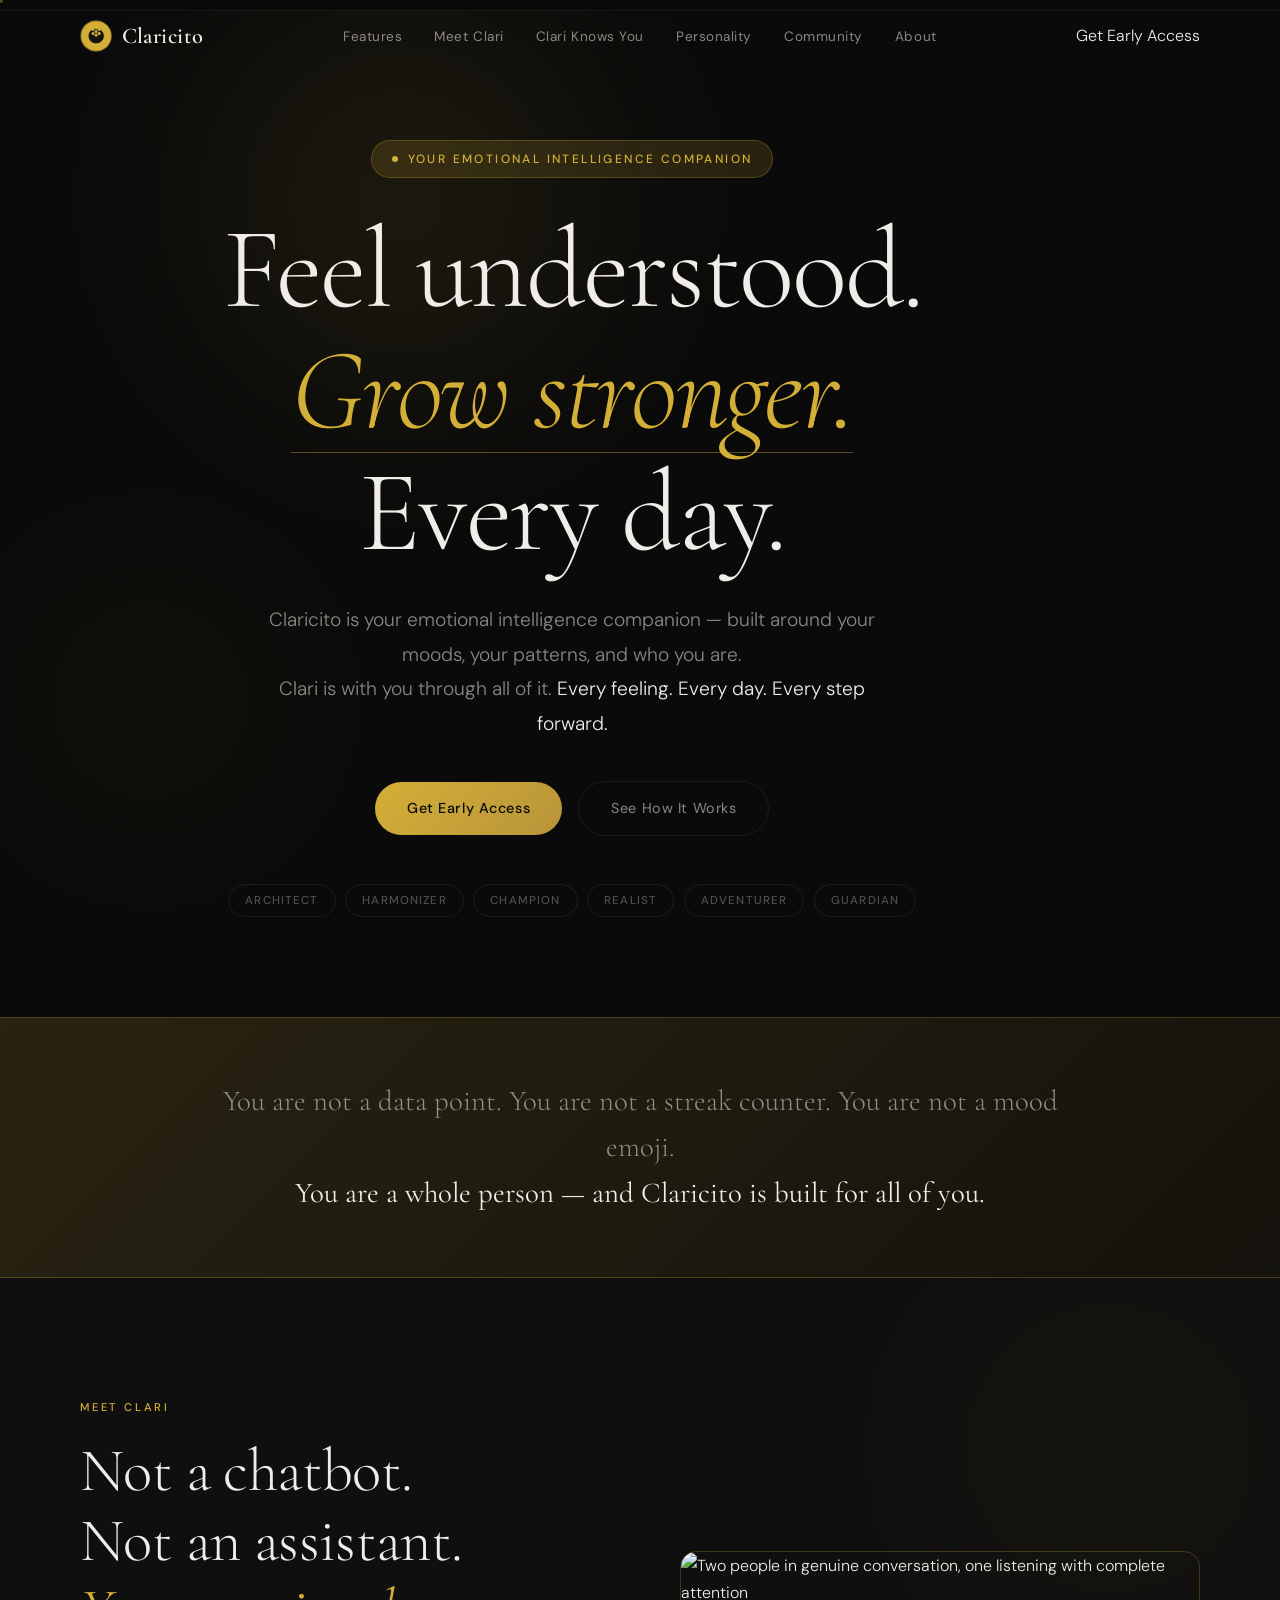
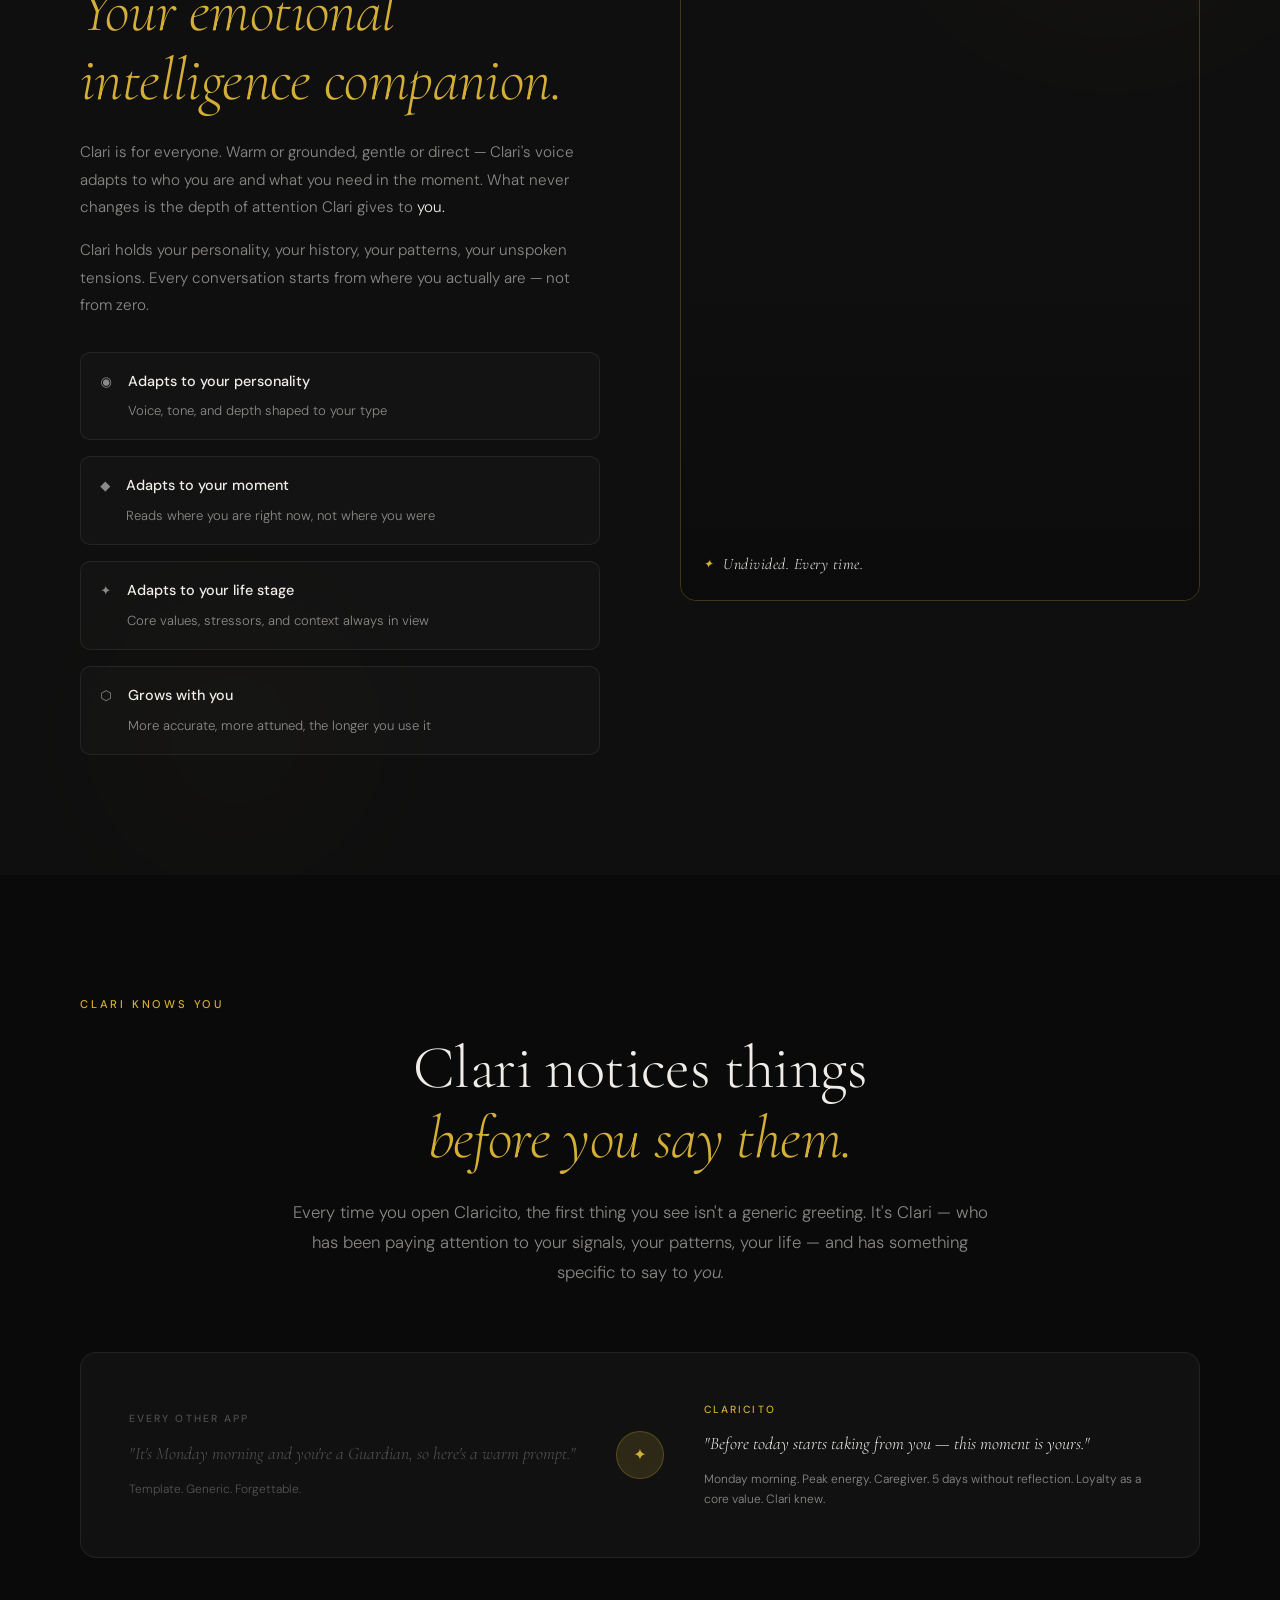
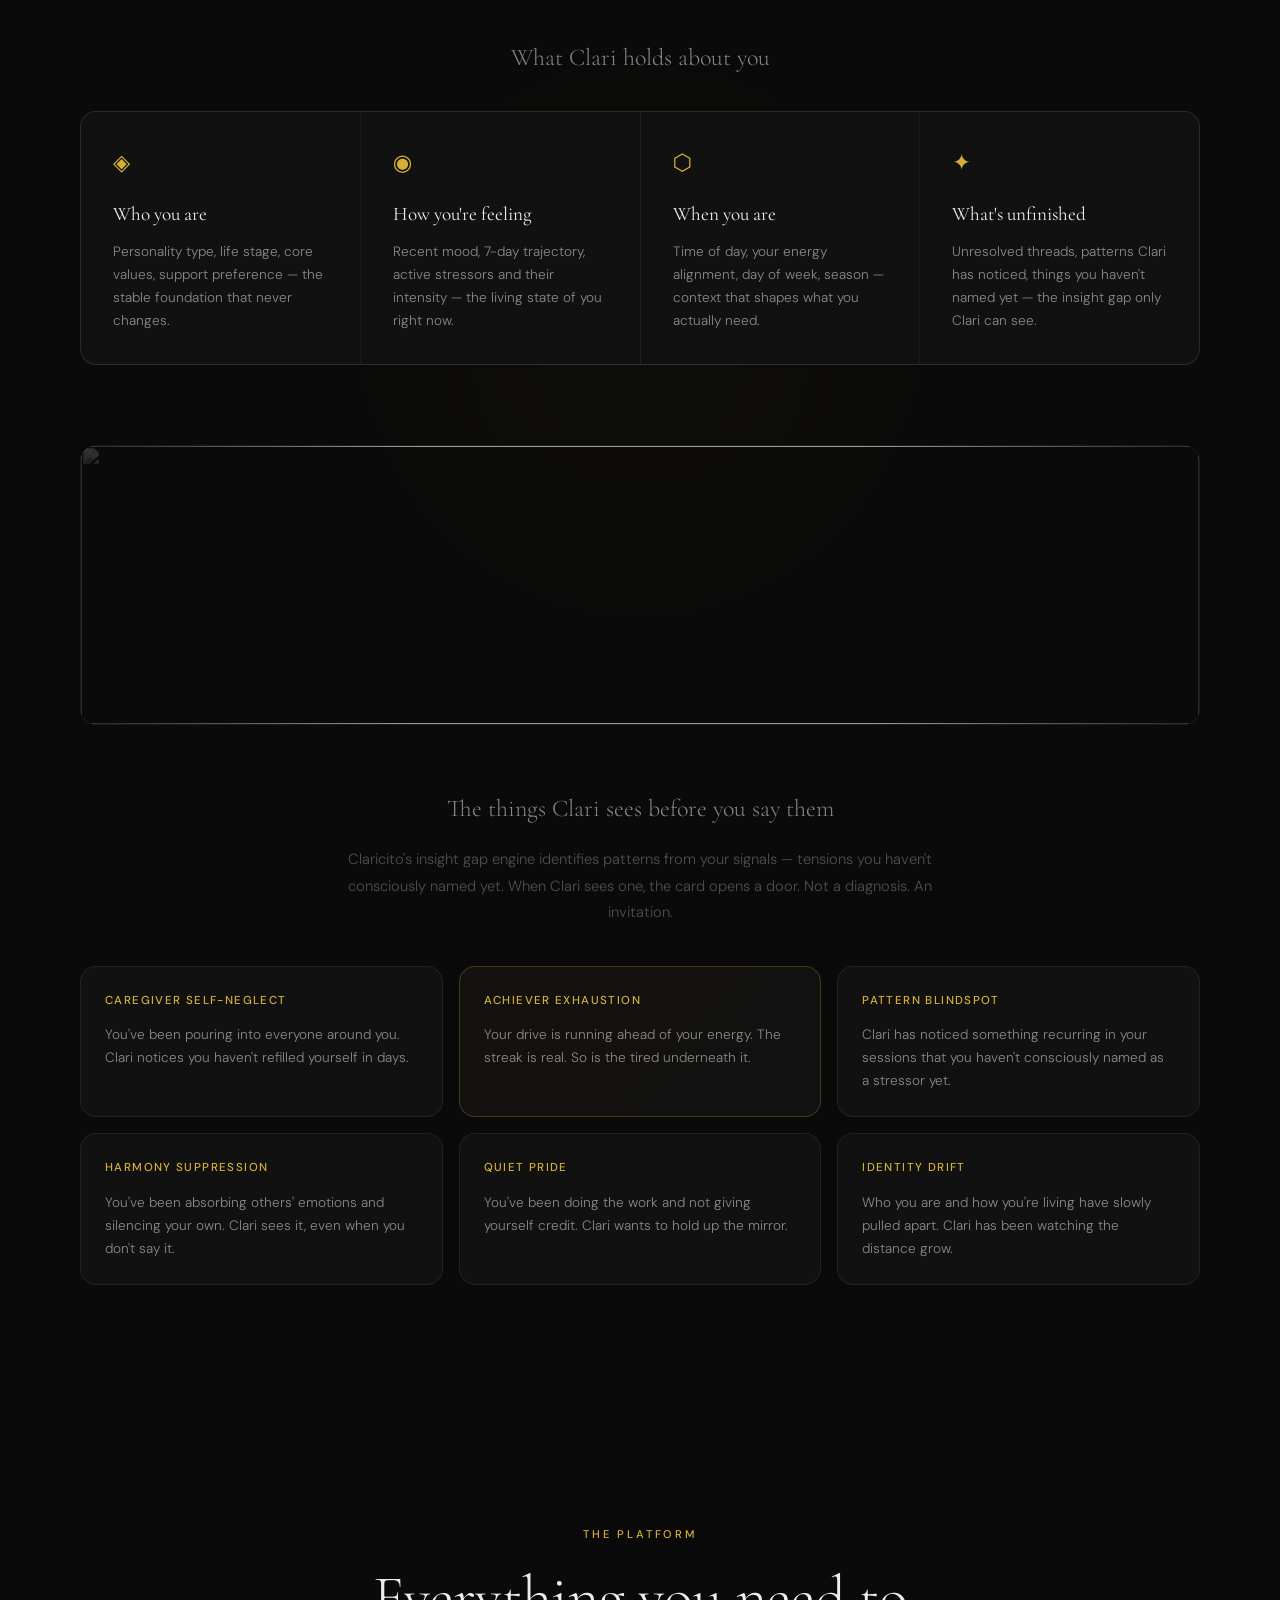
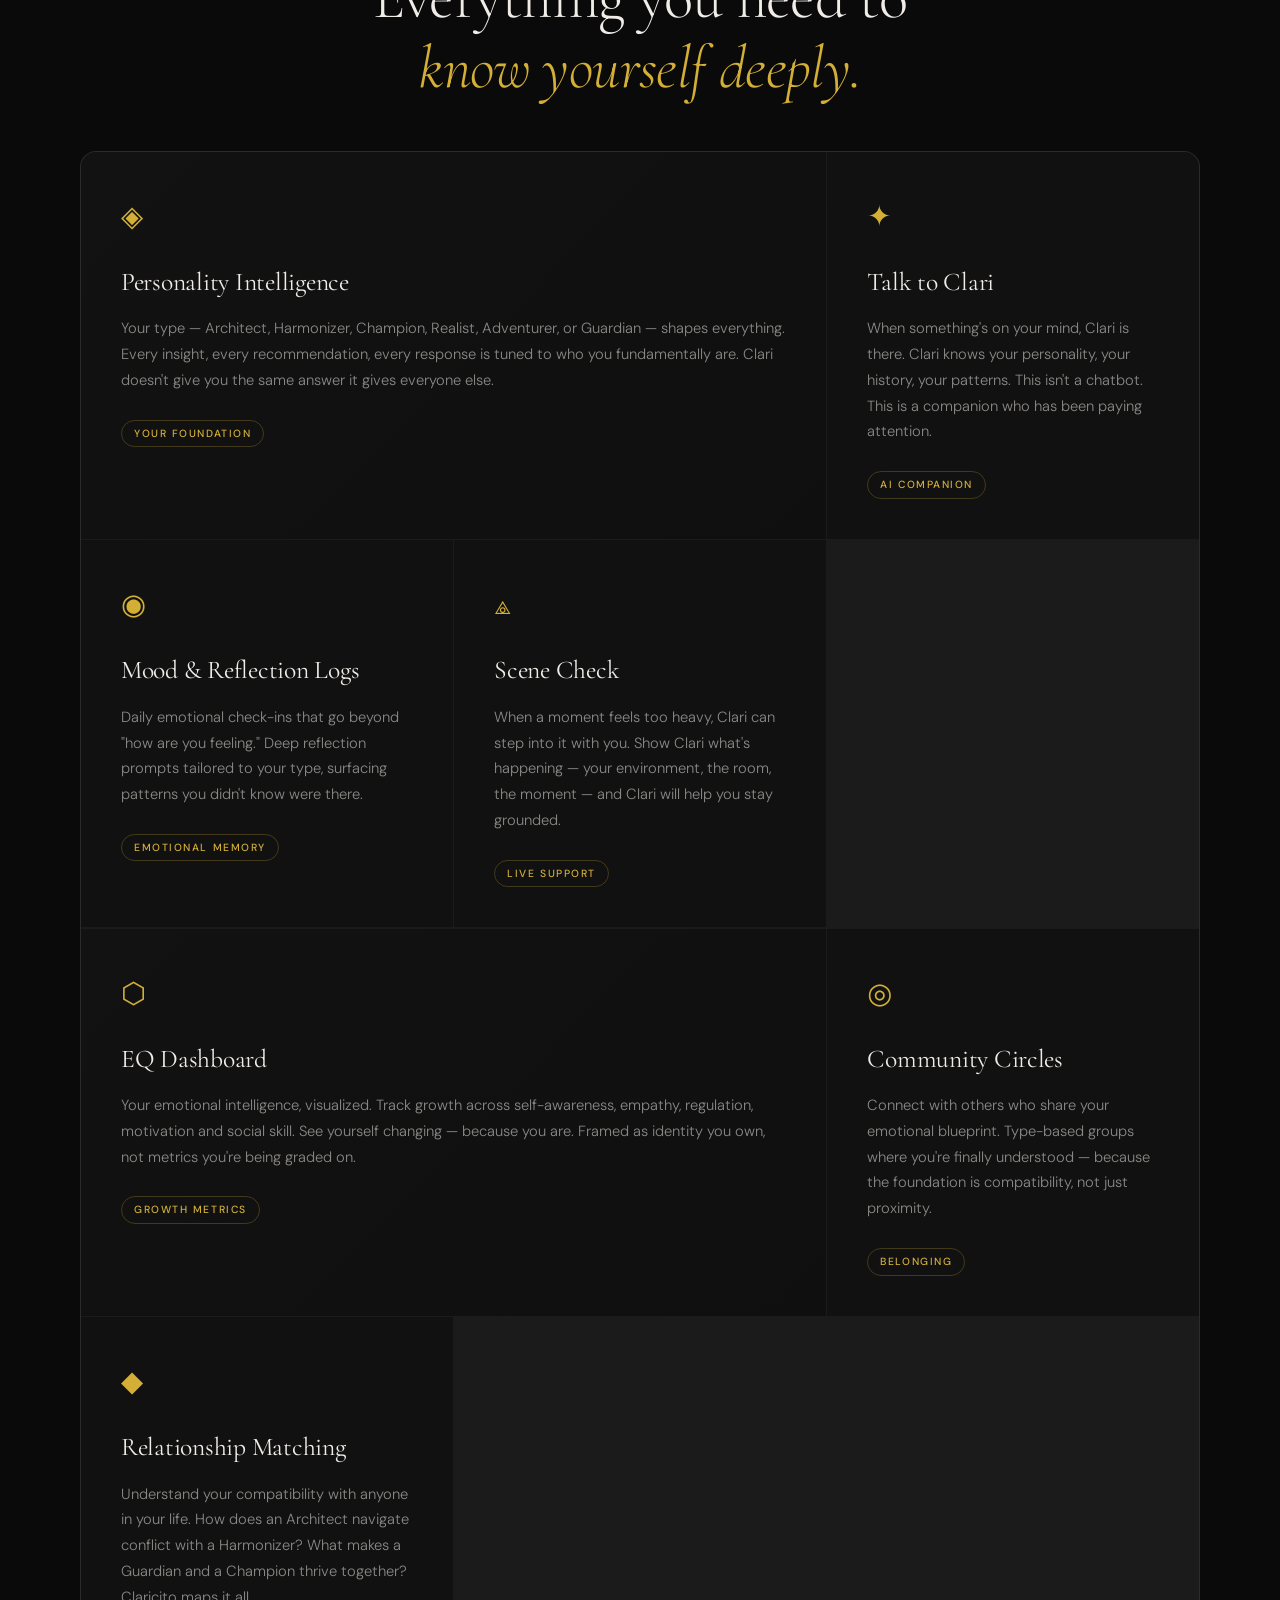
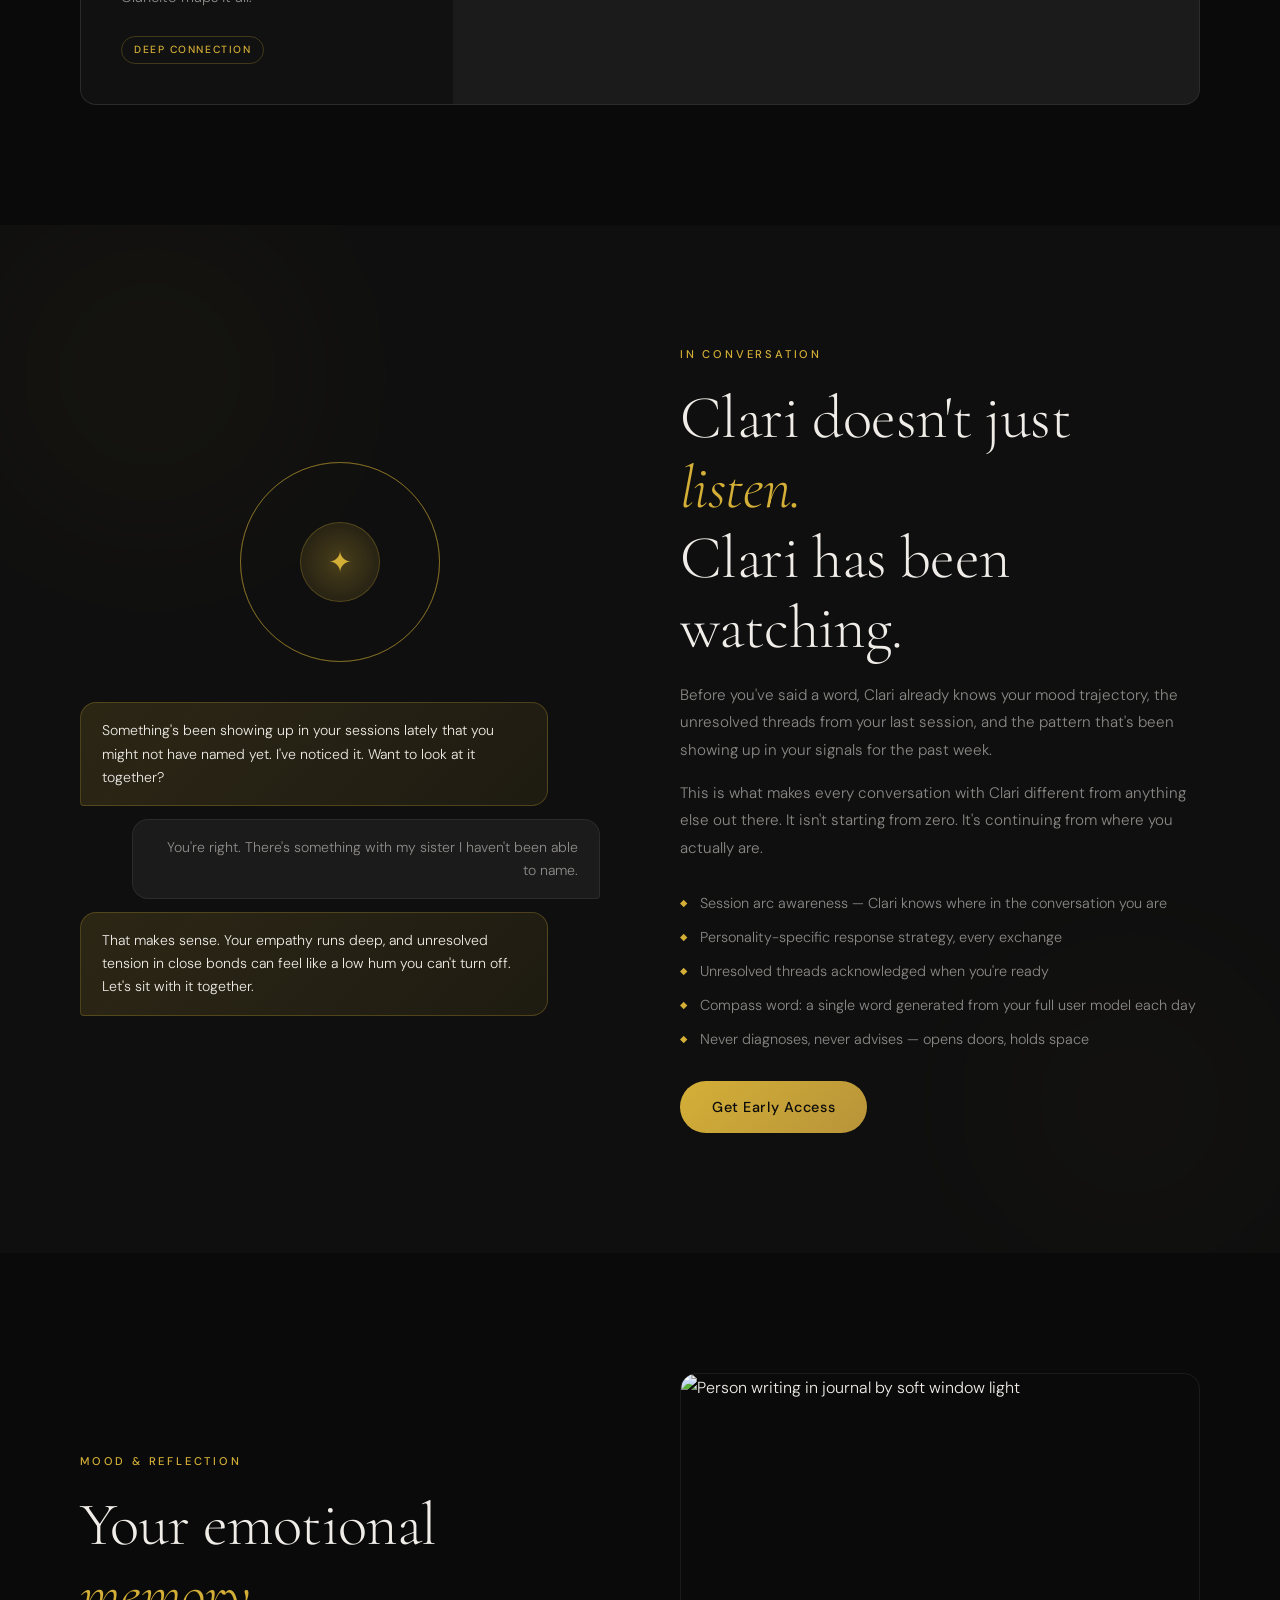
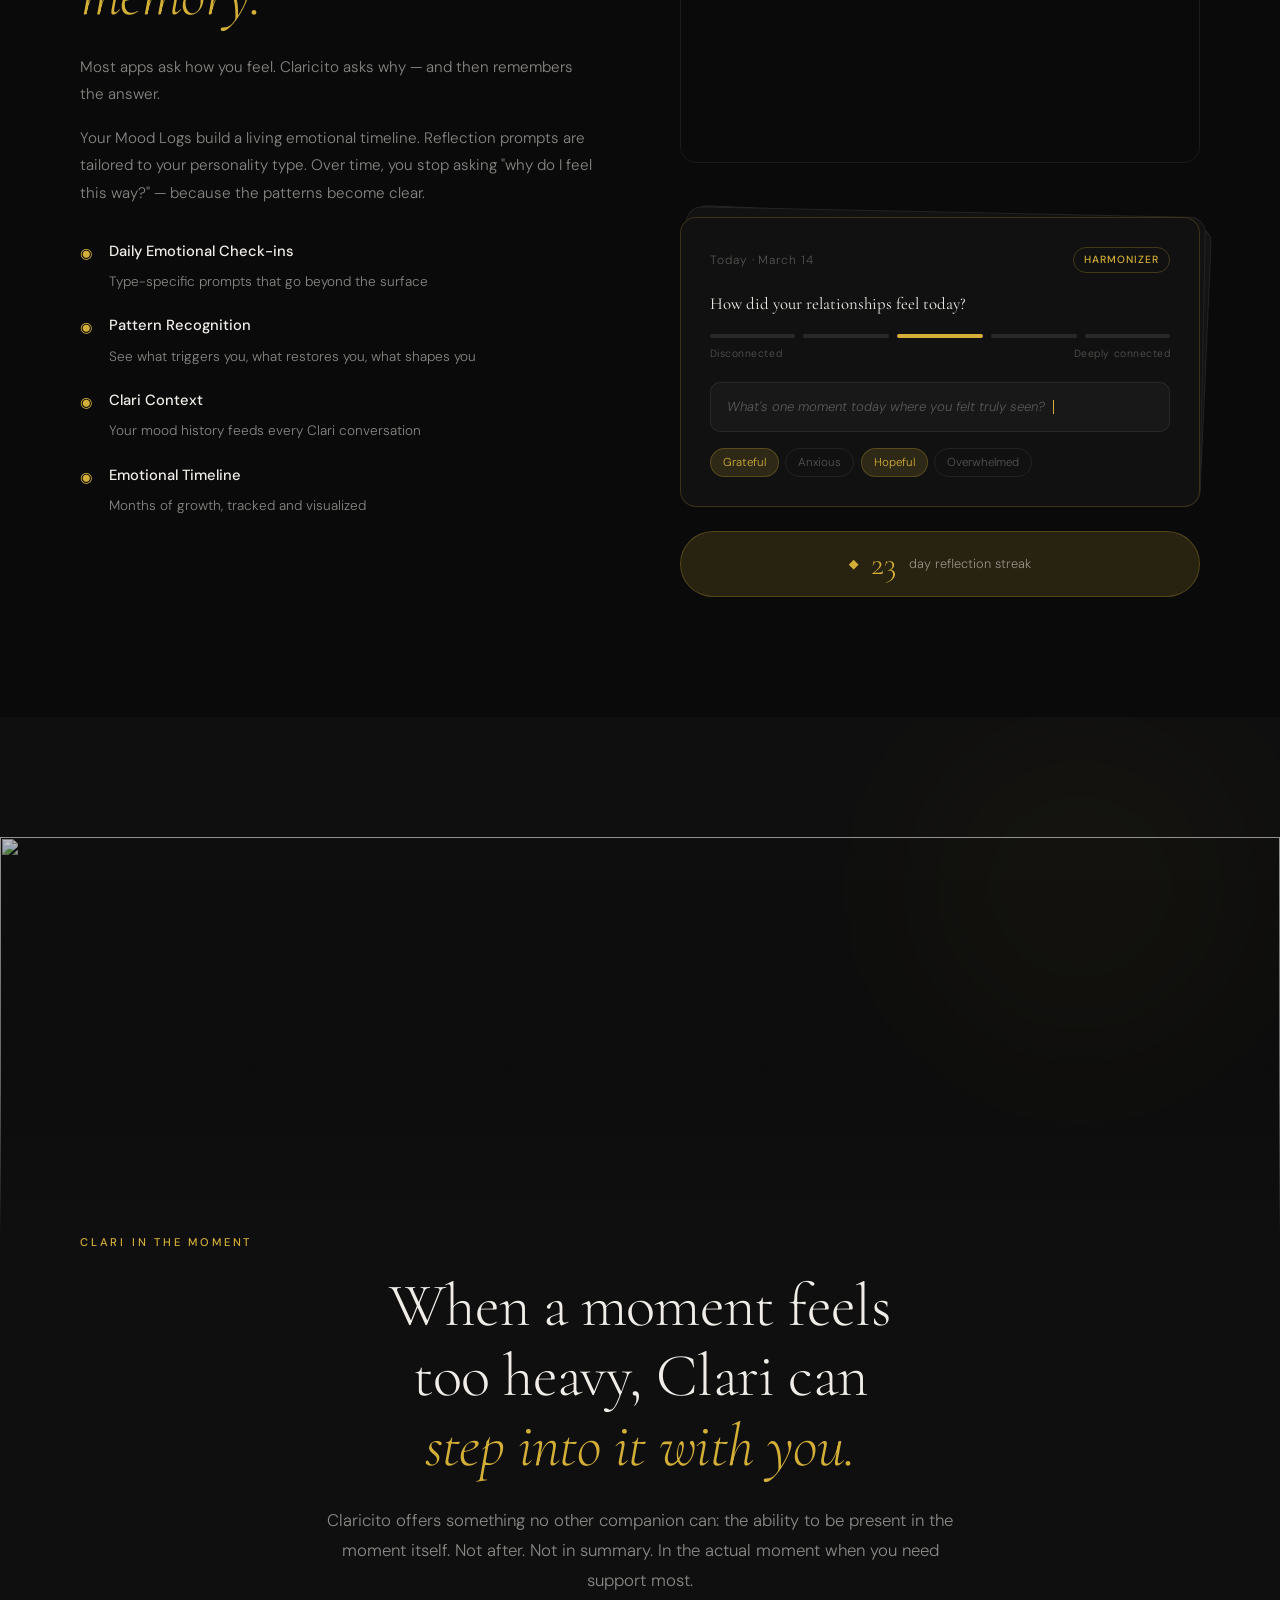
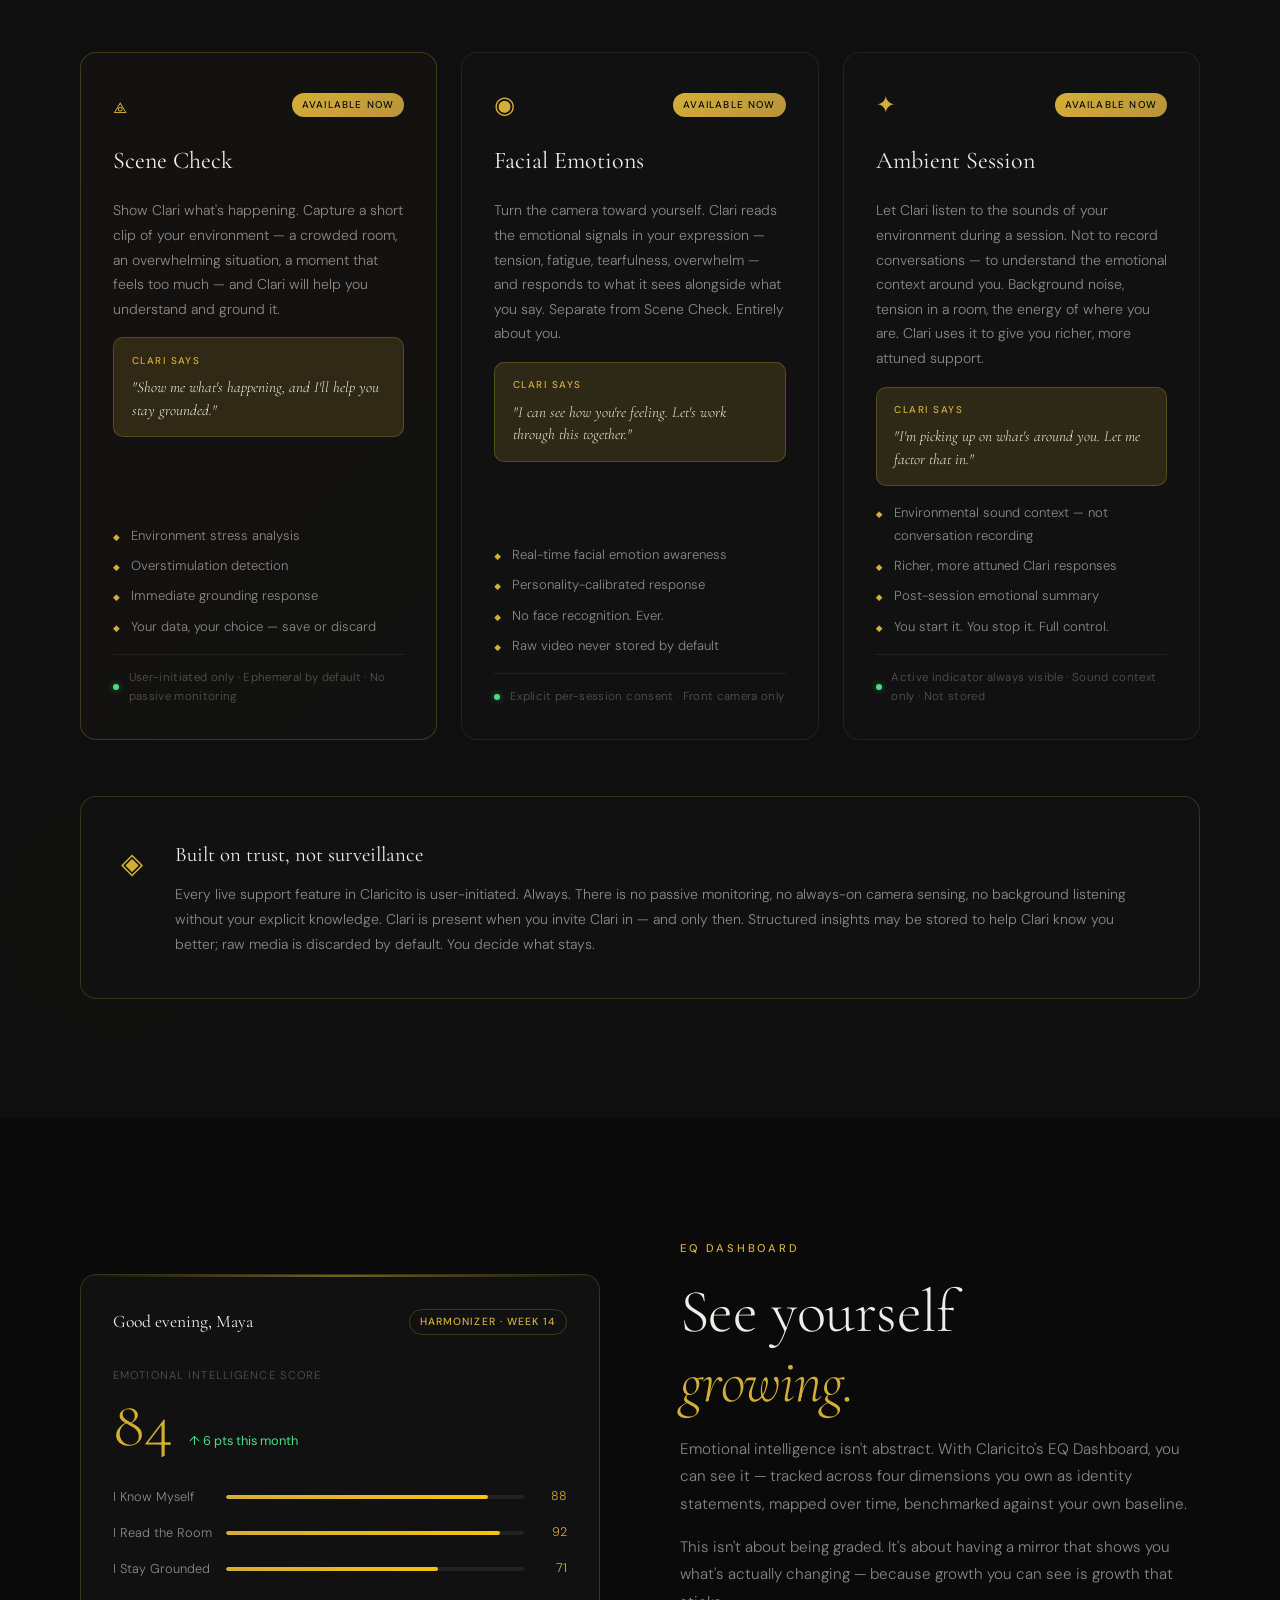
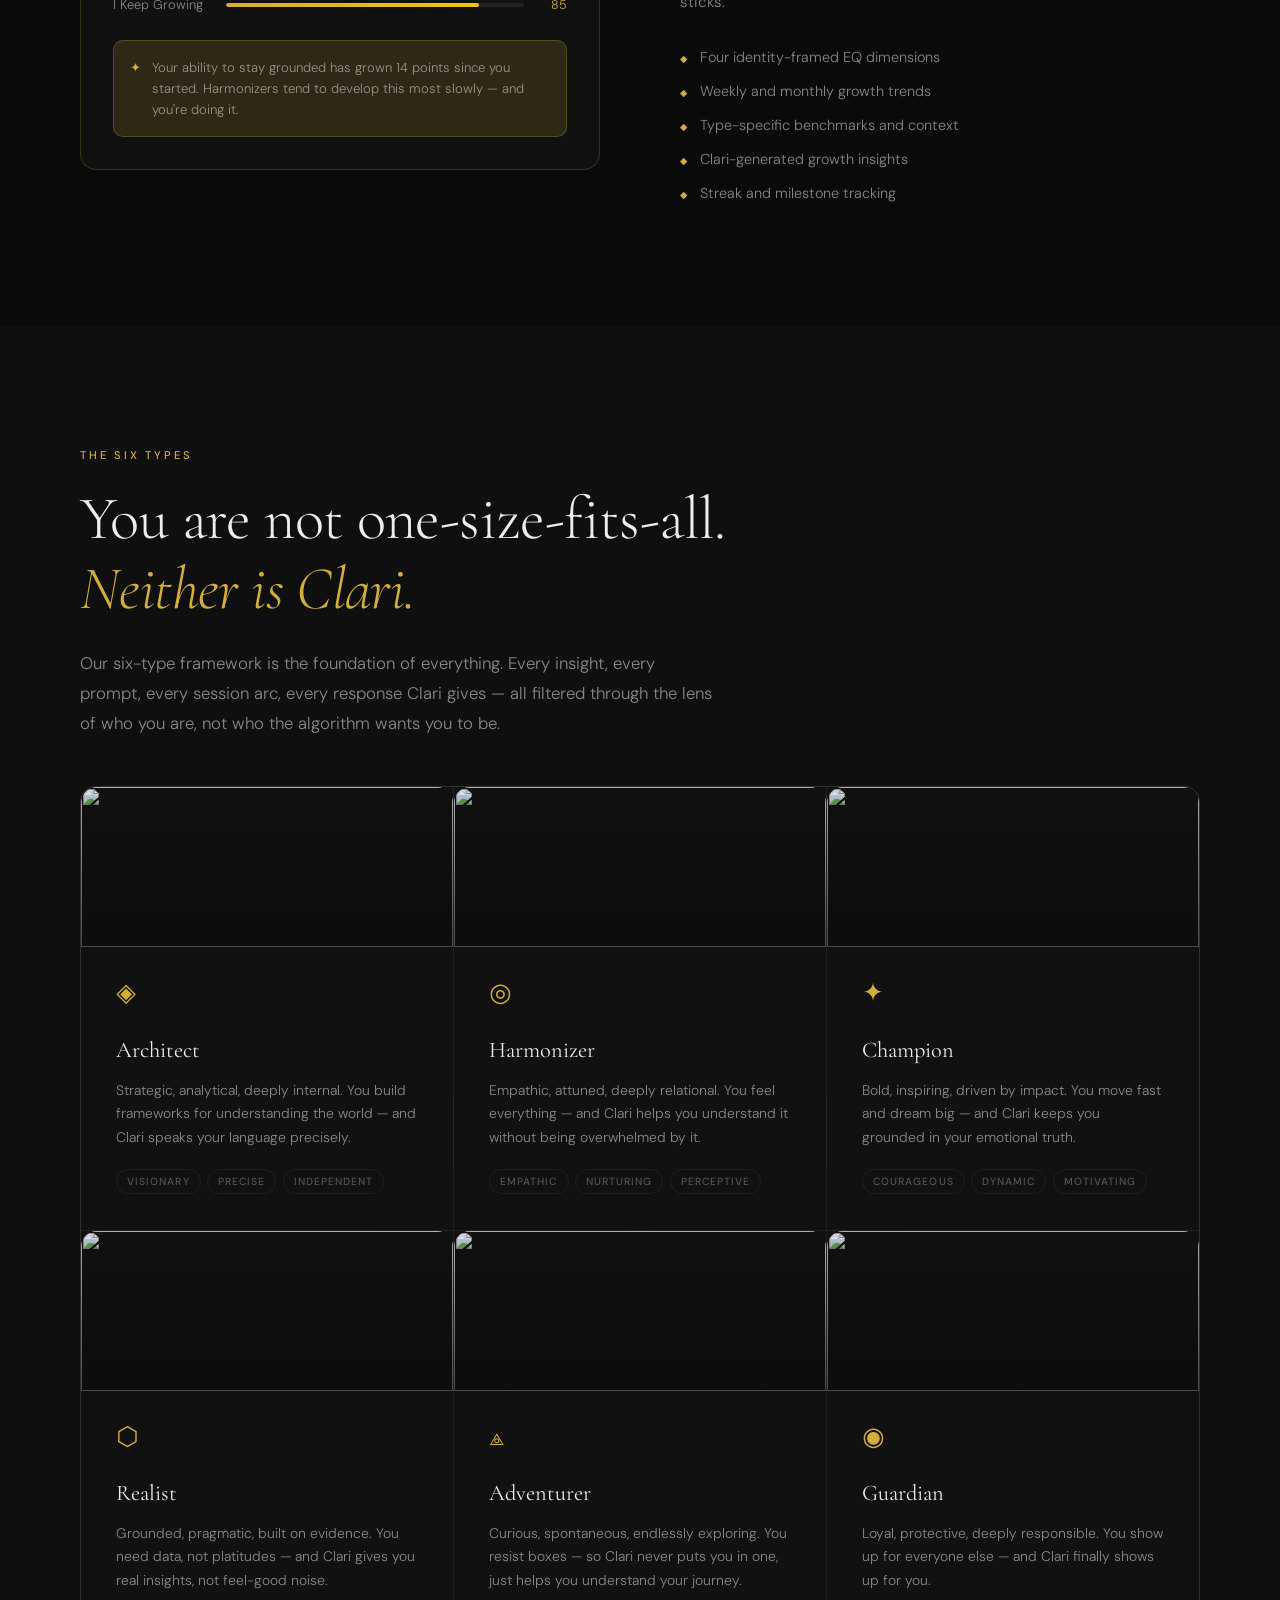
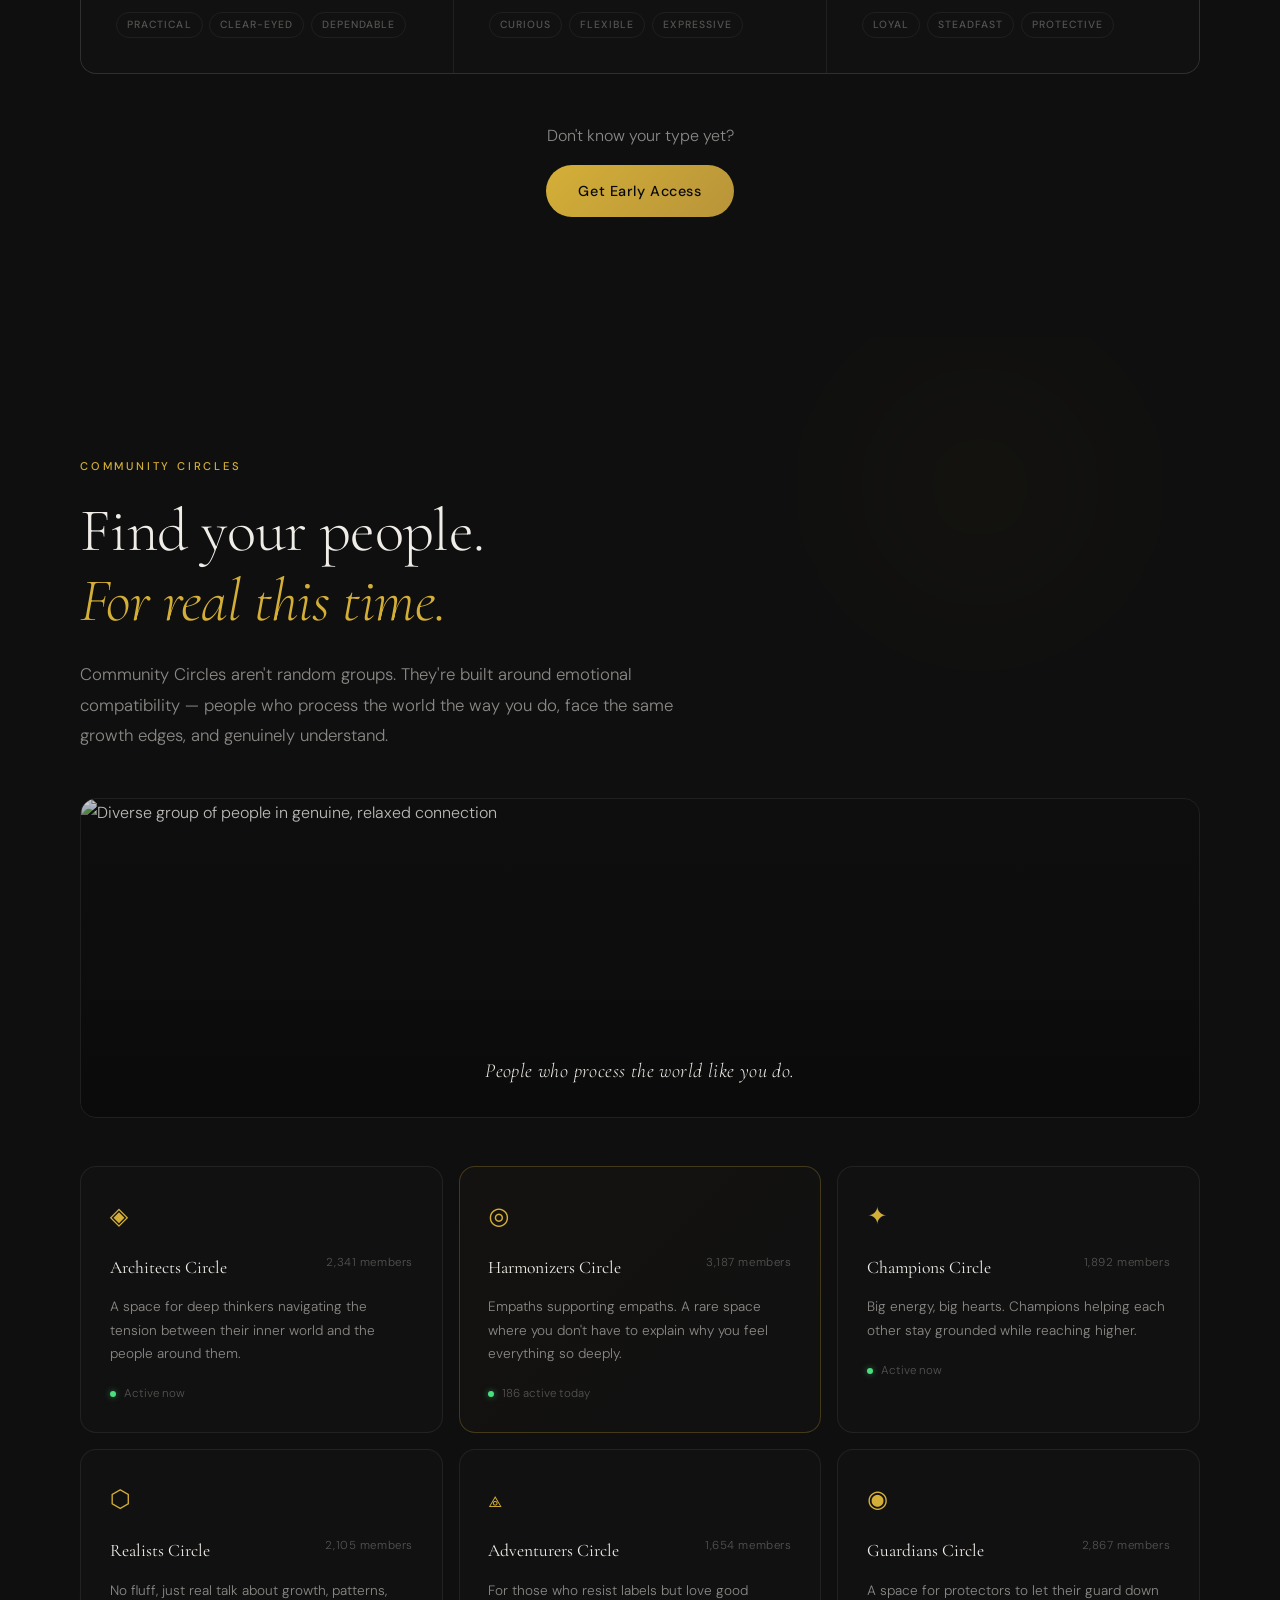
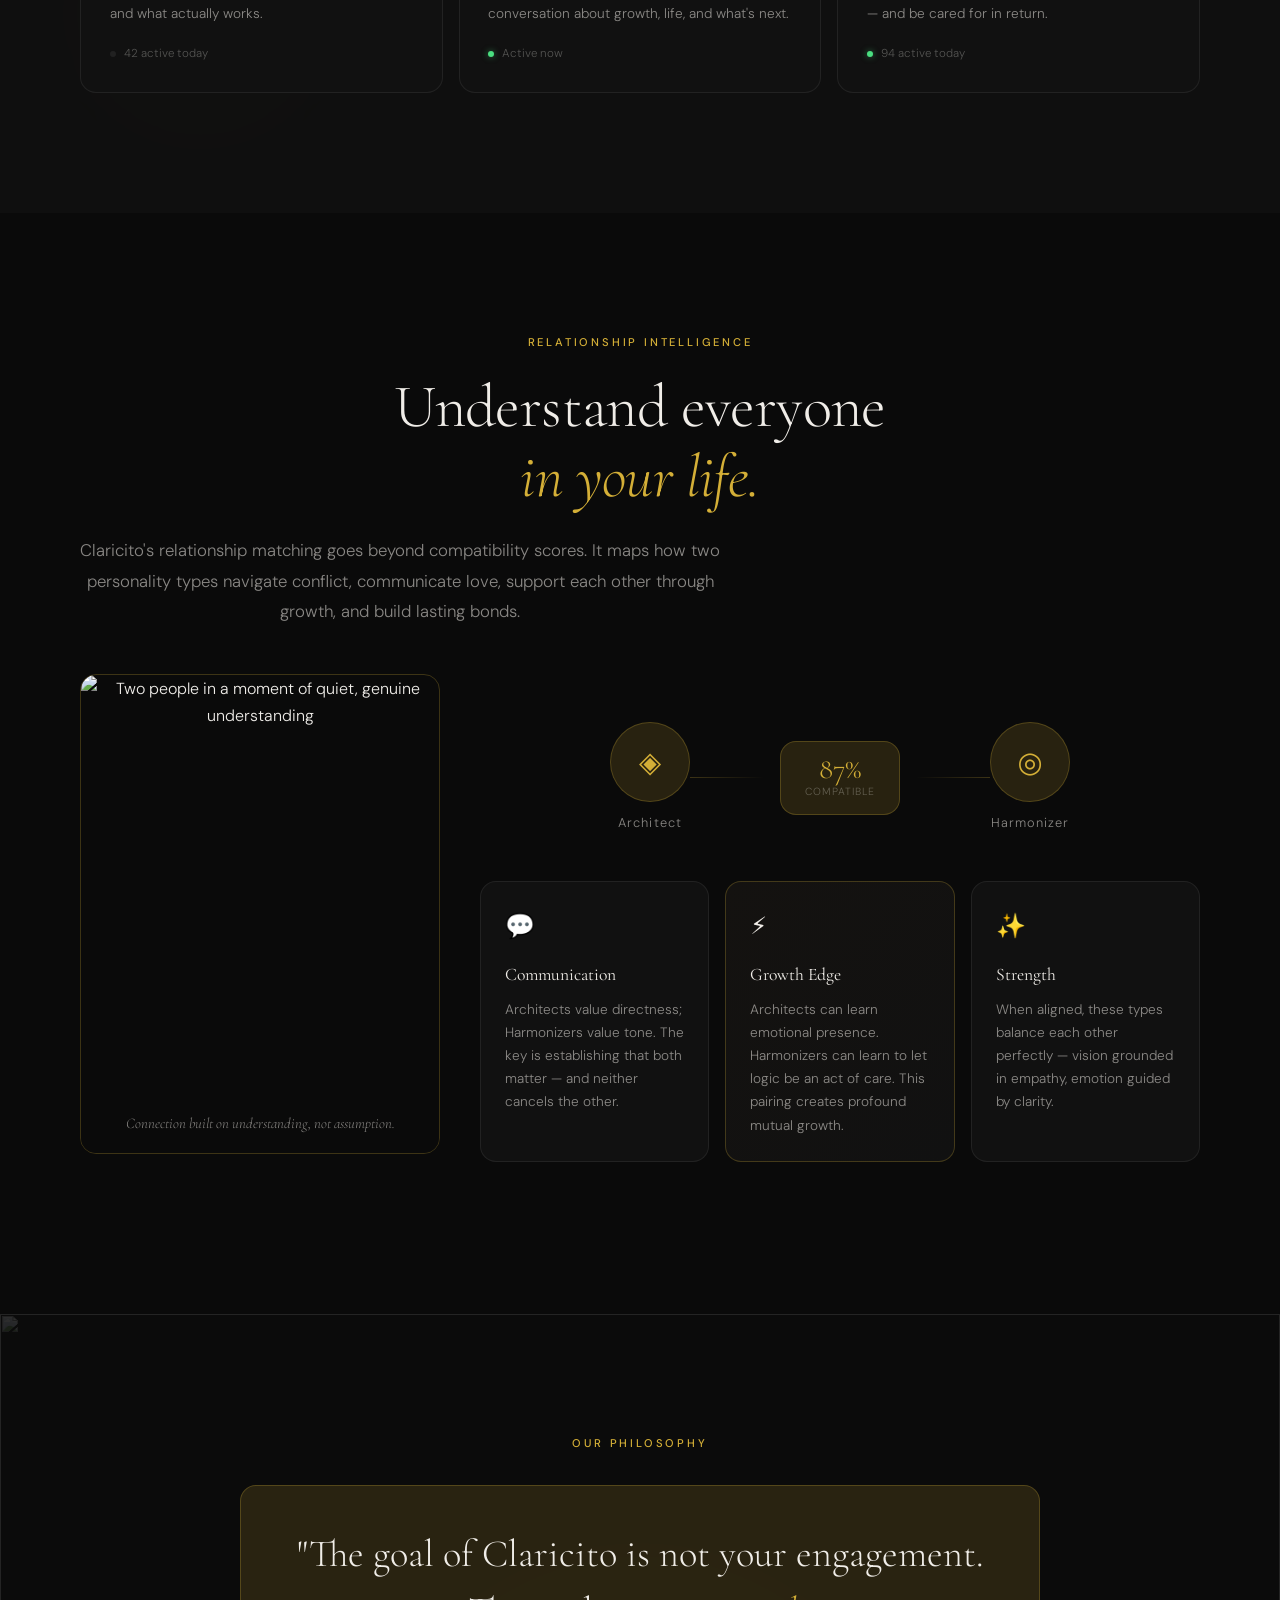
==== website/index.html @ f0714b8f "Initial website deployment" ====
<!DOCTYPE html>
<html lang="en">
<head>
  <meta charset="UTF-8" />
  <meta name="viewport" content="width=device-width, initial-scale=1.0" />
  <title>Claricito — The Companion That Knows You</title>
  <meta name="description" content="Claricito is your emotional intelligence companion — built around your moods, your reflections, and who you are. Clari understands you, supports you, and grows with you every day." />
  <link rel="preconnect" href="https://fonts.googleapis.com" />
  <link rel="preconnect" href="https://fonts.gstatic.com" crossorigin />
  <link href="https://fonts.googleapis.com/css2?family=Cormorant+Garamond:ital,wght@0,300;0,400;0,600;1,300;1,400&family=DM+Sans:wght@300;400;500&family=Cinzel+Decorative:wght@400&display=swap" rel="stylesheet" />
  <link rel="stylesheet" href="styles.css" />
  <link rel="icon" type="image/png" href="favicon.png" />
  <link rel="apple-touch-icon" href="favicon.png" />
  <meta property="og:image" content="logo.png" />
  <meta property="og:title" content="Claricito — The Companion That Knows You" />
  <meta property="og:description" content="Your emotional intelligence companion — built around your moods, your reflections, and who you are." />
</head>
<body>

  <!-- NAV -->
  <nav class="nav" id="nav">
    <div class="nav-inner">
      <a href="#" class="nav-logo">
        <img src="logo.png" alt="Claricito" class="nav-logo-img" />
        <span class="logo-text">Claricito</span>
      </a>
      <ul class="nav-links">
        <li><a href="#features">Features</a></li>
        <li><a href="#clari">Meet Clari</a></li>
        <li><a href="#knows-you">Clari Knows You</a></li>
        <li><a href="#personality">Personality</a></li>
        <li><a href="#community">Community</a></li>
        <li><a href="about.html">About</a></li>
      </ul>
      <a href="#waitlist" class="nav-cta">Get Early Access</a>
      <button class="nav-hamburger" id="hamburger" aria-label="Menu">
        <span></span><span></span><span></span>
      </button>
    </div>
  </nav>

  <!-- MOBILE MENU -->
  <div class="mobile-menu" id="mobileMenu">
    <ul>
      <li><a href="#features" onclick="closeMobile()">Features</a></li>
      <li><a href="#clari" onclick="closeMobile()">Meet Clari</a></li>
      <li><a href="#knows-you" onclick="closeMobile()">Clari Knows You</a></li>
      <li><a href="#personality" onclick="closeMobile()">Personality</a></li>
      <li><a href="#community" onclick="closeMobile()">Community</a></li>
      <li><a href="about.html" onclick="closeMobile()">About</a></li>
      <li><a href="philosophy.html" onclick="closeMobile()">Our Philosophy</a></li>
      <li><a href="privacy.html" onclick="closeMobile()">Privacy</a></li>
      <li><a href="terms.html" onclick="closeMobile()">Terms</a></li>
      <li><a href="#waitlist" class="mobile-cta" onclick="closeMobile()">Get Early Access</a></li>
    </ul>
  </div>

  <!-- HERO -->
  <section class="hero" id="hero">
    <div class="hero-bg">
      <div class="hero-photo" style="background-image: url('https://images.unsplash.com/photo-1544005313-94ddf0286df2?w=1600&q=80&fit=crop');" aria-hidden="true"></div>
      <div class="hero-photo-overlay" aria-hidden="true"></div>
      <div class="orb orb-1"></div>
      <div class="orb orb-2"></div>
      <div class="orb orb-3"></div>
      <div class="grain"></div>
    </div>
    <div class="hero-content">
      <div class="hero-eyebrow">
        <span class="eyebrow-dot"></span>
        Your Emotional Intelligence Companion
      </div>
      <h1 class="hero-headline">
        Feel understood.<br />
        <em>Grow stronger.</em><br />
        Every day.
      </h1>
      <p class="hero-sub">
        Claricito is your emotional intelligence companion — built around your moods, your patterns, and who you are.<br />
        Clari is with you through all of it. <em>Every feeling. Every day. Every step forward.</em>
      </p>
      <div class="hero-actions">
        <a href="#waitlist" class="btn-primary">Get Early Access</a>
        <a href="#features" class="btn-ghost">See How It Works</a>
      </div>
      <div class="hero-types">
        <span class="type-pill">Architect</span>
        <span class="type-pill">Harmonizer</span>
        <span class="type-pill">Champion</span>
        <span class="type-pill">Realist</span>
        <span class="type-pill">Adventurer</span>
        <span class="type-pill">Guardian</span>
      </div>
    </div>
    <div class="hero-scroll-hint">
      <span>Scroll to explore</span>
      <div class="scroll-line"></div>
    </div>
  </section>

  <!-- STATEMENT BAND -->
  <section class="statement-band">
    <div class="statement-inner">
      <p>
        You are not a data point. You are not a streak counter. You are not a mood emoji.<br />
        <strong>You are a whole person — and Claricito is built for all of you.</strong>
      </p>
    </div>
  </section>

  <!-- CLARI IDENTITY -->
  <section class="clari-identity-section" id="clari">
    <div class="clari-id-bg">
      <div class="orb orb-cid-1"></div>
      <div class="orb orb-cid-2"></div>
    </div>
    <div class="container clari-id-inner">
      <div class="clari-id-copy">
        <div class="section-label">Meet Clari</div>
        <h2 class="section-title">Not a chatbot.<br />Not an assistant.<br /><em>Your emotional intelligence companion.</em></h2>
        <p>Clari is for everyone. Warm or grounded, gentle or direct — Clari's voice adapts to who you are and what you need in the moment. What never changes is the depth of attention Clari gives to <em>you.</em></p>
        <p>Clari holds your personality, your history, your patterns, your unspoken tensions. Every conversation starts from where you actually are — not from zero.</p>
        <div class="clari-id-pillars">
          <div class="clari-id-pill">
            <span class="cip-icon">◉</span>
            <div>
              <strong>Adapts to your personality</strong>
              <span>Voice, tone, and depth shaped to your type</span>
            </div>
          </div>
          <div class="clari-id-pill">
            <span class="cip-icon">◆</span>
            <div>
              <strong>Adapts to your moment</strong>
              <span>Reads where you are right now, not where you were</span>
            </div>
          </div>
          <div class="clari-id-pill">
            <span class="cip-icon">✦</span>
            <div>
              <strong>Adapts to your life stage</strong>
              <span>Core values, stressors, and context always in view</span>
            </div>
          </div>
          <div class="clari-id-pill">
            <span class="cip-icon">⬡</span>
            <div>
              <strong>Grows with you</strong>
              <span>More accurate, more attuned, the longer you use it</span>
            </div>
          </div>
        </div>
      </div>
      <div class="clari-id-visual">
        <div class="clari-photo-frame">
          <img
            src="https://images.unsplash.com/photo-1529333166437-7750a6dd5a70?w=900&q=80&fit=crop"
            alt="Two people in genuine conversation, one listening with complete attention"
            class="clari-photo"
            loading="lazy"
          />
          <div class="clari-photo-overlay" aria-hidden="true"></div>
          <div class="clari-photo-caption">
            <span class="cpc-icon">✦</span>
            <span>Undivided. Every time.</span>
          </div>
        </div>
      </div>
    </div>
  </section>

  <!-- CLARI KNOWS YOU — AMBIENT SYNTHESIS -->
  <section class="knows-section" id="knows-you">
    <div class="knows-bg">
      <div class="orb orb-k1"></div>
    </div>
    <div class="container">
      <div class="section-label">Clari Knows You</div>
      <h2 class="section-title knows-title">Clari notices things<br /><em>before you say them.</em></h2>
      <p class="section-sub">Every time you open Claricito, the first thing you see isn't a generic greeting. It's Clari — who has been paying attention to your signals, your patterns, your life — and has something specific to say to <em>you.</em></p>

      <div class="knows-distinction">
        <div class="kd-side kd-old">
          <div class="kd-label">Every other app</div>
          <div class="kd-example">"It's Monday morning and you're a Guardian, so here's a warm prompt."</div>
          <div class="kd-tag">Template. Generic. Forgettable.</div>
        </div>
        <div class="kd-divider">
          <span>✦</span>
        </div>
        <div class="kd-side kd-new">
          <div class="kd-label">Claricito</div>
          <div class="kd-example">"Before today starts taking from you — this moment is yours."</div>
          <div class="kd-tag">Monday morning. Peak energy. Caregiver. 5 days without reflection. Loyalty as a core value. Clari knew.</div>
        </div>
      </div>

      <div class="knows-signals">
        <h3 class="knows-signals-title">What Clari holds about you</h3>
        <div class="signals-grid">
          <div class="signal-card">
            <div class="signal-icon">◈</div>
            <h4>Who you are</h4>
            <p>Personality type, life stage, core values, support preference — the stable foundation that never changes.</p>
          </div>
          <div class="signal-card">
            <div class="signal-icon">◉</div>
            <h4>How you're feeling</h4>
            <p>Recent mood, 7-day trajectory, active stressors and their intensity — the living state of you right now.</p>
          </div>
          <div class="signal-card">
            <div class="signal-icon">⬡</div>
            <h4>When you are</h4>
            <p>Time of day, your energy alignment, day of week, season — context that shapes what you actually need.</p>
          </div>
          <div class="signal-card">
            <div class="signal-icon">✦</div>
            <h4>What's unfinished</h4>
            <p>Unresolved threads, patterns Clari has noticed, things you haven't named yet — the insight gap only Clari can see.</p>
          </div>
        </div>
      </div>

      <div class="knows-photo-band" aria-hidden="true">
        <img
          src="https://images.unsplash.com/photo-1517842645767-c639042777db?w=1400&q=80&fit=crop"
          alt=""
          loading="lazy"
        />
        <div class="knows-photo-overlay"></div>
      </div>

      <div class="knows-tensions">
        <h3 class="knows-tensions-title">The things Clari sees before you say them</h3>
        <p class="knows-tensions-sub">Claricito's insight gap engine identifies patterns from your signals — tensions you haven't consciously named yet. When Clari sees one, the card opens a door. Not a diagnosis. An invitation.</p>
        <div class="tensions-grid">
          <div class="tension-card">
            <div class="tension-label">Caregiver Self-Neglect</div>
            <p>You've been pouring into everyone around you. Clari notices you haven't refilled yourself in days.</p>
          </div>
          <div class="tension-card tension-featured">
            <div class="tension-label">Achiever Exhaustion</div>
            <p>Your drive is running ahead of your energy. The streak is real. So is the tired underneath it.</p>
          </div>
          <div class="tension-card">
            <div class="tension-label">Pattern Blindspot</div>
            <p>Clari has noticed something recurring in your sessions that you haven't consciously named as a stressor yet.</p>
          </div>
          <div class="tension-card">
            <div class="tension-label">Harmony Suppression</div>
            <p>You've been absorbing others' emotions and silencing your own. Clari sees it, even when you don't say it.</p>
          </div>
          <div class="tension-card">
            <div class="tension-label">Quiet Pride</div>
            <p>You've been doing the work and not giving yourself credit. Clari wants to hold up the mirror.</p>
          </div>
          <div class="tension-card">
            <div class="tension-label">Identity Drift</div>
            <p>Who you are and how you're living have slowly pulled apart. Clari has been watching the distance grow.</p>
          </div>
        </div>
      </div>
    </div>
  </section>

  <!-- FEATURES OVERVIEW -->
  <section class="features-overview" id="features">
    <div class="container">
      <div class="section-label">The Platform</div>
      <h2 class="section-title">Everything you need to<br /><em>know yourself deeply.</em></h2>
      <div class="features-grid">

        <div class="feature-card card-large" data-feature="personality">
          <div class="feature-icon">◈</div>
          <h3>Personality Intelligence</h3>
          <p>Your type — Architect, Harmonizer, Champion, Realist, Adventurer, or Guardian — shapes everything. Every insight, every recommendation, every response is tuned to who you fundamentally are. Clari doesn't give you the same answer it gives everyone else.</p>
          <div class="feature-tag">Your Foundation</div>
        </div>

        <div class="feature-card" data-feature="clari">
          <div class="feature-icon">✦</div>
          <h3>Talk to Clari</h3>
          <p>When something's on your mind, Clari is there. Clari knows your personality, your history, your patterns. This isn't a chatbot. This is a companion who has been paying attention.</p>
          <div class="feature-tag">AI Companion</div>
        </div>

        <div class="feature-card" data-feature="mood">
          <div class="feature-icon">◉</div>
          <h3>Mood & Reflection Logs</h3>
          <p>Daily emotional check-ins that go beyond "how are you feeling." Deep reflection prompts tailored to your type, surfacing patterns you didn't know were there.</p>
          <div class="feature-tag">Emotional Memory</div>
        </div>

        <div class="feature-card" data-feature="scene">
          <div class="feature-icon">⟁</div>
          <h3>Scene Check</h3>
          <p>When a moment feels too heavy, Clari can step into it with you. Show Clari what's happening — your environment, the room, the moment — and Clari will help you stay grounded.</p>
          <div class="feature-tag">Live Support</div>
        </div>

        <div class="feature-card card-large" data-feature="dashboard">
          <div class="feature-icon">⬡</div>
          <h3>EQ Dashboard</h3>
          <p>Your emotional intelligence, visualized. Track growth across self-awareness, empathy, regulation, motivation and social skill. See yourself changing — because you are. Framed as identity you own, not metrics you're being graded on.</p>
          <div class="feature-tag">Growth Metrics</div>
        </div>

        <div class="feature-card" data-feature="community">
          <div class="feature-icon">◎</div>
          <h3>Community Circles</h3>
          <p>Connect with others who share your emotional blueprint. Type-based groups where you're finally understood — because the foundation is compatibility, not just proximity.</p>
          <div class="feature-tag">Belonging</div>
        </div>

        <div class="feature-card" data-feature="relationship">
          <div class="feature-icon">◆</div>
          <h3>Relationship Matching</h3>
          <p>Understand your compatibility with anyone in your life. How does an Architect navigate conflict with a Harmonizer? What makes a Guardian and a Champion thrive together? Claricito maps it all.</p>
          <div class="feature-tag">Deep Connection</div>
        </div>

      </div>
    </div>
  </section>

  <!-- CLARI CONVERSATION -->
  <section class="clari-section" id="clari-conv">
    <div class="clari-bg">
      <div class="orb orb-clari-1"></div>
      <div class="orb orb-clari-2"></div>
    </div>
    <div class="container clari-inner">
      <div class="clari-visual">
        <div class="clari-orb-wrapper">
          <div class="clari-pulse-ring ring-1"></div>
          <div class="clari-pulse-ring ring-2"></div>
          <div class="clari-pulse-ring ring-3"></div>
          <div class="clari-core">
            <span class="clari-symbol">✦</span>
          </div>
        </div>
        <div class="chat-bubbles">
          <div class="chat-bubble bubble-clari">
            Something's been showing up in your sessions lately that you might not have named yet. I've noticed it. Want to look at it together?
          </div>
          <div class="chat-bubble bubble-user">
            You're right. There's something with my sister I haven't been able to name.
          </div>
          <div class="chat-bubble bubble-clari">
            That makes sense. Your empathy runs deep, and unresolved tension in close bonds can feel like a low hum you can't turn off. Let's sit with it together.
          </div>
        </div>
      </div>
      <div class="clari-copy">
        <div class="section-label">In Conversation</div>
        <h2 class="section-title">Clari doesn't just<br /><em>listen.</em><br />Clari has been watching.</h2>
        <p>Before you've said a word, Clari already knows your mood trajectory, the unresolved threads from your last session, and the pattern that's been showing up in your signals for the past week.</p>
        <p>This is what makes every conversation with Clari different from anything else out there. It isn't starting from zero. It's continuing from where you actually are.</p>
        <ul class="clari-features">
          <li><span>◆</span> Session arc awareness — Clari knows where in the conversation you are</li>
          <li><span>◆</span> Personality-specific response strategy, every exchange</li>
          <li><span>◆</span> Unresolved threads acknowledged when you're ready</li>
          <li><span>◆</span> Compass word: a single word generated from your full user model each day</li>
          <li><span>◆</span> Never diagnoses, never advises — opens doors, holds space</li>
        </ul>
        <a href="#waitlist" class="btn-primary">Get Early Access</a>
      </div>
    </div>
  </section>

  <!-- MOOD & REFLECTION -->
  <section class="mood-section" id="mood">
    <div class="container">
      <div class="mood-split">
        <div class="mood-copy">
          <div class="section-label">Mood & Reflection</div>
          <h2 class="section-title">Your emotional<br /><em>memory.</em></h2>
          <p>Most apps ask how you feel. Claricito asks why — and then remembers the answer.</p>
          <p>Your Mood Logs build a living emotional timeline. Reflection prompts are tailored to your personality type. Over time, you stop asking "why do I feel this way?" — because the patterns become clear.</p>
          <ul class="mood-features">
            <li>
              <div class="mood-feature-icon">◉</div>
              <div>
                <strong>Daily Emotional Check-ins</strong>
                <span>Type-specific prompts that go beyond the surface</span>
              </div>
            </li>
            <li>
              <div class="mood-feature-icon">◉</div>
              <div>
                <strong>Pattern Recognition</strong>
                <span>See what triggers you, what restores you, what shapes you</span>
              </div>
            </li>
            <li>
              <div class="mood-feature-icon">◉</div>
              <div>
                <strong>Clari Context</strong>
                <span>Your mood history feeds every Clari conversation</span>
              </div>
            </li>
            <li>
              <div class="mood-feature-icon">◉</div>
              <div>
                <strong>Emotional Timeline</strong>
                <span>Months of growth, tracked and visualized</span>
              </div>
            </li>
          </ul>
        </div>
        <div class="mood-visual">
          <div class="mood-photo-frame">
            <img
              src="https://images.unsplash.com/photo-1455390582262-044cdead277a?w=800&q=80&fit=crop"
              alt="Person writing in journal by soft window light"
              class="mood-photo"
              loading="lazy"
            />
            <div class="mood-photo-overlay" aria-hidden="true"></div>
          </div>
          <div class="mood-card-stack">
            <div class="mood-card mood-card-back"></div>
            <div class="mood-card mood-card-mid"></div>
            <div class="mood-card mood-card-front">
              <div class="mood-card-header">
                <span class="mood-date">Today · March 14</span>
                <span class="mood-type-badge">Harmonizer</span>
              </div>
              <div class="mood-question">How did your relationships feel today?</div>
              <div class="mood-scale">
                <div class="mood-scale-dots">
                  <div class="mood-dot"></div>
                  <div class="mood-dot"></div>
                  <div class="mood-dot active"></div>
                  <div class="mood-dot"></div>
                  <div class="mood-dot"></div>
                </div>
                <div class="mood-scale-labels">
                  <span>Disconnected</span>
                  <span>Deeply connected</span>
                </div>
              </div>
              <div class="mood-prompt-area">
                <span class="mood-prompt-text">What's one moment today where you felt truly seen?</span>
                <div class="mood-cursor"></div>
              </div>
              <div class="mood-tags">
                <span class="mood-tag active">Grateful</span>
                <span class="mood-tag">Anxious</span>
                <span class="mood-tag active">Hopeful</span>
                <span class="mood-tag">Overwhelmed</span>
              </div>
            </div>
          </div>
          <div class="mood-streak">
            <span class="streak-icon">◆</span>
            <span class="streak-num">23</span>
            <span class="streak-label">day reflection streak</span>
          </div>
        </div>
      </div>
    </div>
  </section>

  <!-- LIVE SUPPORT / SCENE CHECK / MULTIMODAL -->
  <section class="support-section" id="support">
    <div class="support-photo-banner" aria-hidden="true">
      <img
        src="https://images.unsplash.com/photo-1531746020798-e6953c6e8e04?w=1400&q=80&fit=crop"
        alt=""
        loading="lazy"
      />
      <div class="support-photo-banner-overlay"></div>
    </div>
    <div class="support-bg">
      <div class="orb orb-s1"></div>
      <div class="orb orb-s2"></div>
    </div>
    <div class="container">
      <div class="section-label">Clari In The Moment</div>
      <h2 class="section-title">When a moment feels<br />too heavy, Clari can<br /><em>step into it with you.</em></h2>
      <p class="section-sub">Claricito offers something no other companion can: the ability to be present in the moment itself. Not after. Not in summary. In the actual moment when you need support most.</p>

      <div class="support-modes">

        <div class="support-mode-card support-mode-scene">
          <div class="sm-header">
            <div class="sm-icon">⟁</div>
            <div class="sm-badge">Available Now</div>
          </div>
          <h3>Scene Check</h3>
          <p>Show Clari what's happening. Capture a short clip of your environment — a crowded room, an overwhelming situation, a moment that feels too much — and Clari will help you understand and ground it.</p>
          <div class="sm-copy-example">
            <div class="sm-copy-label">Clari says</div>
            <div class="sm-copy-text">"Show me what's happening, and I'll help you stay grounded."</div>
          </div>
          <ul class="sm-features">
            <li><span>◆</span> Environment stress analysis</li>
            <li><span>◆</span> Overstimulation detection</li>
            <li><span>◆</span> Immediate grounding response</li>
            <li><span>◆</span> Your data, your choice — save or discard</li>
          </ul>
          <div class="sm-privacy">
            <span class="privacy-dot"></span>
            User-initiated only · Ephemeral by default · No passive monitoring
          </div>
        </div>

        <div class="support-mode-card support-mode-face">
          <div class="sm-header">
            <div class="sm-icon">◉</div>
            <div class="sm-badge">Available Now</div>
          </div>
          <h3>Facial Emotions</h3>
          <p>Turn the camera toward yourself. Clari reads the emotional signals in your expression — tension, fatigue, tearfulness, overwhelm — and responds to what it sees alongside what you say. Separate from Scene Check. Entirely about you.</p>
          <div class="sm-copy-example">
            <div class="sm-copy-label">Clari says</div>
            <div class="sm-copy-text">"I can see how you're feeling. Let's work through this together."</div>
          </div>
          <ul class="sm-features">
            <li><span>◆</span> Real-time facial emotion awareness</li>
            <li><span>◆</span> Personality-calibrated response</li>
            <li><span>◆</span> No face recognition. Ever.</li>
            <li><span>◆</span> Raw video never stored by default</li>
          </ul>
          <div class="sm-privacy">
            <span class="privacy-dot"></span>
            Explicit per-session consent · Front camera only
          </div>
        </div>

        <div class="support-mode-card support-mode-live">
          <div class="sm-header">
            <div class="sm-icon">✦</div>
            <div class="sm-badge">Available Now</div>
          </div>
          <h3>Ambient Session</h3>
          <p>Let Clari listen to the sounds of your environment during a session. Not to record conversations — to understand the emotional context around you. Background noise, tension in a room, the energy of where you are. Clari uses it to give you richer, more attuned support.</p>
          <div class="sm-copy-example">
            <div class="sm-copy-label">Clari says</div>
            <div class="sm-copy-text">"I'm picking up on what's around you. Let me factor that in."</div>
          </div>
          <ul class="sm-features">
            <li><span>◆</span> Environmental sound context — not conversation recording</li>
            <li><span>◆</span> Richer, more attuned Clari responses</li>
            <li><span>◆</span> Post-session emotional summary</li>
            <li><span>◆</span> You start it. You stop it. Full control.</li>
          </ul>
          <div class="sm-privacy">
            <span class="privacy-dot"></span>
            Active indicator always visible · Sound context only · Not stored
          </div>
        </div>

      </div>

      <div class="support-privacy-statement">
        <div class="sps-icon">◈</div>
        <div class="sps-copy">
          <h4>Built on trust, not surveillance</h4>
          <p>Every live support feature in Claricito is user-initiated. Always. There is no passive monitoring, no always-on camera sensing, no background listening without your explicit knowledge. Clari is present when you invite Clari in — and only then. Structured insights may be stored to help Clari know you better; raw media is discarded by default. You decide what stays.</p>
        </div>
      </div>
    </div>
  </section>

  <!-- EQ DASHBOARD -->
  <section class="dashboard-section" id="dashboard">
    <div class="container">
      <div class="dashboard-split">
        <div class="dashboard-visual">
          <div class="dashboard-mockup">
            <div class="dash-header">
              <span class="dash-greeting">Good evening, Maya</span>
              <span class="dash-type-badge">Harmonizer · Week 14</span>
            </div>
            <div class="dash-eq-label">Emotional Intelligence Score</div>
            <div class="dash-score-row">
              <span class="dash-score">84</span>
              <span class="dash-score-change">↑ 6 pts this month</span>
            </div>
            <div class="dash-bars">
              <div class="dash-bar-row">
                <span>I Know Myself</span>
                <div class="dash-bar-track">
                  <div class="dash-bar-fill" style="width: 88%"></div>
                </div>
                <span class="dash-bar-val">88</span>
              </div>
              <div class="dash-bar-row">
                <span>I Read the Room</span>
                <div class="dash-bar-track">
                  <div class="dash-bar-fill" style="width: 92%"></div>
                </div>
                <span class="dash-bar-val">92</span>
              </div>
              <div class="dash-bar-row">
                <span>I Stay Grounded</span>
                <div class="dash-bar-track">
                  <div class="dash-bar-fill" style="width: 71%"></div>
                </div>
                <span class="dash-bar-val">71</span>
              </div>
              <div class="dash-bar-row">
                <span>I Keep Growing</span>
                <div class="dash-bar-track">
                  <div class="dash-bar-fill" style="width: 85%"></div>
                </div>
                <span class="dash-bar-val">85</span>
              </div>
            </div>
            <div class="dash-insight">
              <span class="dash-insight-icon">✦</span>
              <span>Your ability to stay grounded has grown 14 points since you started. Harmonizers tend to develop this most slowly — and you're doing it.</span>
            </div>
          </div>
        </div>
        <div class="dashboard-copy">
          <div class="section-label">EQ Dashboard</div>
          <h2 class="section-title">See yourself<br /><em>growing.</em></h2>
          <p>Emotional intelligence isn't abstract. With Claricito's EQ Dashboard, you can see it — tracked across four dimensions you own as identity statements, mapped over time, benchmarked against your own baseline.</p>
          <p>This isn't about being graded. It's about having a mirror that shows you what's actually changing — because growth you can see is growth that sticks.</p>
          <ul class="dashboard-features">
            <li><span>◆</span> Four identity-framed EQ dimensions</li>
            <li><span>◆</span> Weekly and monthly growth trends</li>
            <li><span>◆</span> Type-specific benchmarks and context</li>
            <li><span>◆</span> Clari-generated growth insights</li>
            <li><span>◆</span> Streak and milestone tracking</li>
          </ul>
        </div>
      </div>
    </div>
  </section>

  <!-- PERSONALITY TYPES -->
  <section class="personality-section" id="personality">
    <div class="personality-bg">
      <div class="orb orb-p1"></div>
    </div>
    <div class="container">
      <div class="section-label">The Six Types</div>
      <h2 class="section-title">You are not one-size-fits-all.<br /><em>Neither is Clari.</em></h2>
      <p class="section-sub">Our six-type framework is the foundation of everything. Every insight, every prompt, every session arc, every response Clari gives — all filtered through the lens of who you are, not who the algorithm wants you to be.</p>
      <div class="types-grid">
        <div class="type-card" data-type="architect">
          <div class="type-card-photo">
            <img src="https://images.unsplash.com/photo-1519389950473-47ba0277781c?w=600&q=80&fit=crop" alt="" loading="lazy" />
            <div class="type-card-photo-overlay" aria-hidden="true"></div>
          </div>
          <div class="type-glyph">◈</div>
          <h3>Architect</h3>
          <p>Strategic, analytical, deeply internal. You build frameworks for understanding the world — and Clari speaks your language precisely.</p>
          <div class="type-traits">
            <span>Visionary</span><span>Precise</span><span>Independent</span>
          </div>
        </div>
        <div class="type-card" data-type="harmonizer">
          <div class="type-card-photo">
            <img src="https://images.unsplash.com/photo-1511632765486-a01980e01a18?w=600&q=80&fit=crop" alt="" loading="lazy" />
            <div class="type-card-photo-overlay" aria-hidden="true"></div>
          </div>
          <div class="type-glyph">◎</div>
          <h3>Harmonizer</h3>
          <p>Empathic, attuned, deeply relational. You feel everything — and Clari helps you understand it without being overwhelmed by it.</p>
          <div class="type-traits">
            <span>Empathic</span><span>Nurturing</span><span>Perceptive</span>
          </div>
        </div>
        <div class="type-card" data-type="champion">
          <div class="type-card-photo">
            <img src="https://images.unsplash.com/photo-1552374196-1ab2a1c593e8?w=600&q=80&fit=crop" alt="" loading="lazy" />
            <div class="type-card-photo-overlay" aria-hidden="true"></div>
          </div>
          <div class="type-glyph">✦</div>
          <h3>Champion</h3>
          <p>Bold, inspiring, driven by impact. You move fast and dream big — and Clari keeps you grounded in your emotional truth.</p>
          <div class="type-traits">
            <span>Courageous</span><span>Dynamic</span><span>Motivating</span>
          </div>
        </div>
        <div class="type-card" data-type="realist">
          <div class="type-card-photo">
            <img src="https://images.unsplash.com/photo-1521737604893-d14cc237f11d?w=600&q=80&fit=crop" alt="" loading="lazy" />
            <div class="type-card-photo-overlay" aria-hidden="true"></div>
          </div>
          <div class="type-glyph">⬡</div>
          <h3>Realist</h3>
          <p>Grounded, pragmatic, built on evidence. You need data, not platitudes — and Clari gives you real insights, not feel-good noise.</p>
          <div class="type-traits">
            <span>Practical</span><span>Clear-eyed</span><span>Dependable</span>
          </div>
        </div>
        <div class="type-card" data-type="adventurer">
          <div class="type-card-photo">
            <img src="https://images.unsplash.com/photo-1500534314209-a25ddb2bd429?w=600&q=80&fit=crop" alt="" loading="lazy" />
            <div class="type-card-photo-overlay" aria-hidden="true"></div>
          </div>
          <div class="type-glyph">⟁</div>
          <h3>Adventurer</h3>
          <p>Curious, spontaneous, endlessly exploring. You resist boxes — so Clari never puts you in one, just helps you understand your journey.</p>
          <div class="type-traits">
            <span>Curious</span><span>Flexible</span><span>Expressive</span>
          </div>
        </div>
        <div class="type-card" data-type="guardian">
          <div class="type-card-photo">
            <img src="https://images.unsplash.com/photo-1516534775068-ba3e7458af70?w=600&q=80&fit=crop" alt="" loading="lazy" />
            <div class="type-card-photo-overlay" aria-hidden="true"></div>
          </div>
          <div class="type-glyph">◉</div>
          <h3>Guardian</h3>
          <p>Loyal, protective, deeply responsible. You show up for everyone else — and Clari finally shows up for you.</p>
          <div class="type-traits">
            <span>Loyal</span><span>Steadfast</span><span>Protective</span>
          </div>
        </div>
      </div>
      <div class="personality-cta">
        <p>Don't know your type yet?</p>
        <a href="#waitlist" class="btn-primary">Get Early Access</a>
      </div>
    </div>
  </section>

  <!-- COMMUNITY -->
  <section class="community-section" id="community">
    <div class="community-bg">
      <div class="orb orb-c1"></div>
      <div class="orb orb-c2"></div>
    </div>
    <div class="container">
      <div class="section-label">Community Circles</div>
      <h2 class="section-title">Find your people.<br /><em>For real this time.</em></h2>
      <p class="section-sub">Community Circles aren't random groups. They're built around emotional compatibility — people who process the world the way you do, face the same growth edges, and genuinely understand.</p>
      <div class="community-photo-header">
        <img
          src="https://images.unsplash.com/photo-1529156069898-49953e39b3ac?w=1400&q=80&fit=crop"
          alt="Diverse group of people in genuine, relaxed connection"
          loading="lazy"
        />
        <div class="community-photo-overlay" aria-hidden="true"></div>
        <div class="community-photo-text">
          <span>People who process the world like you do.</span>
        </div>
      </div>
      <div class="community-grid">
        <div class="circle-card">
          <div class="circle-icon">◈</div>
          <div class="circle-header">
            <h3>Architects Circle</h3>
            <span class="circle-count">2,341 members</span>
          </div>
          <p>A space for deep thinkers navigating the tension between their inner world and the people around them.</p>
          <div class="circle-activity">
            <div class="activity-dot active"></div>
            <span>Active now</span>
          </div>
        </div>
        <div class="circle-card circle-featured">
          <div class="circle-icon">◎</div>
          <div class="circle-header">
            <h3>Harmonizers Circle</h3>
            <span class="circle-count">3,187 members</span>
          </div>
          <p>Empaths supporting empaths. A rare space where you don't have to explain why you feel everything so deeply.</p>
          <div class="circle-activity">
            <div class="activity-dot active"></div>
            <span>186 active today</span>
          </div>
        </div>
        <div class="circle-card">
          <div class="circle-icon">✦</div>
          <div class="circle-header">
            <h3>Champions Circle</h3>
            <span class="circle-count">1,892 members</span>
          </div>
          <p>Big energy, big hearts. Champions helping each other stay grounded while reaching higher.</p>
          <div class="circle-activity">
            <div class="activity-dot active"></div>
            <span>Active now</span>
          </div>
        </div>
        <div class="circle-card">
          <div class="circle-icon">⬡</div>
          <div class="circle-header">
            <h3>Realists Circle</h3>
            <span class="circle-count">2,105 members</span>
          </div>
          <p>No fluff, just real talk about growth, patterns, and what actually works.</p>
          <div class="circle-activity">
            <div class="activity-dot"></div>
            <span>42 active today</span>
          </div>
        </div>
        <div class="circle-card">
          <div class="circle-icon">⟁</div>
          <div class="circle-header">
            <h3>Adventurers Circle</h3>
            <span class="circle-count">1,654 members</span>
          </div>
          <p>For those who resist labels but love good conversation about growth, life, and what's next.</p>
          <div class="circle-activity">
            <div class="activity-dot active"></div>
            <span>Active now</span>
          </div>
        </div>
        <div class="circle-card">
          <div class="circle-icon">◉</div>
          <div class="circle-header">
            <h3>Guardians Circle</h3>
            <span class="circle-count">2,867 members</span>
          </div>
          <p>A space for protectors to let their guard down — and be cared for in return.</p>
          <div class="circle-activity">
            <div class="activity-dot active"></div>
            <span>94 active today</span>
          </div>
        </div>
      </div>
    </div>
  </section>

  <!-- RELATIONSHIP MATCHING -->
  <section class="relationship-section" id="relationship">
    <div class="container">
      <div class="section-label">Relationship Intelligence</div>
      <h2 class="section-title">Understand everyone<br /><em>in your life.</em></h2>
      <p class="section-sub">Claricito's relationship matching goes beyond compatibility scores. It maps how two personality types navigate conflict, communicate love, support each other through growth, and build lasting bonds.</p>
      <div class="rel-photo-row">
        <div class="rel-photo-frame">
          <img
            src="https://images.unsplash.com/photo-1474552226712-ac0f0961a954?w=900&q=80&fit=crop"
            alt="Two people in a moment of quiet, genuine understanding"
            loading="lazy"
          />
          <div class="rel-photo-overlay" aria-hidden="true"></div>
          <div class="rel-photo-caption">
            <span>Connection built on understanding, not assumption.</span>
          </div>
        </div>
        <div class="relationship-demo">
        <div class="rel-types-row">
          <div class="rel-type">
            <div class="rel-type-glyph">◈</div>
            <span>Architect</span>
          </div>
          <div class="rel-connector">
            <div class="rel-line"></div>
            <div class="rel-score-badge">
              <span class="rel-score-num">87%</span>
              <span class="rel-score-label">Compatible</span>
            </div>
            <div class="rel-line"></div>
          </div>
          <div class="rel-type">
            <div class="rel-type-glyph">◎</div>
            <span>Harmonizer</span>
          </div>
        </div>
        <div class="rel-insights">
          <div class="rel-insight-card">
            <div class="rel-insight-icon">💬</div>
            <h4>Communication</h4>
            <p>Architects value directness; Harmonizers value tone. The key is establishing that both matter — and neither cancels the other.</p>
          </div>
          <div class="rel-insight-card rel-insight-highlight">
            <div class="rel-insight-icon">⚡</div>
            <h4>Growth Edge</h4>
            <p>Architects can learn emotional presence. Harmonizers can learn to let logic be an act of care. This pairing creates profound mutual growth.</p>
          </div>
          <div class="rel-insight-card">
            <div class="rel-insight-icon">✨</div>
            <h4>Strength</h4>
            <p>When aligned, these types balance each other perfectly — vision grounded in empathy, emotion guided by clarity.</p>
          </div>
        </div><!-- end rel-insights -->
        </div><!-- end relationship-demo -->
      </div><!-- end rel-photo-row -->
    </div>
  </section>
  <section class="philosophy-section">
    <div class="philosophy-photo" aria-hidden="true">
      <img
        src="https://images.unsplash.com/photo-1506126613408-eca07ce68773?w=1600&q=80&fit=crop"
        alt=""
        loading="lazy"
      />
      <div class="philosophy-photo-overlay"></div>
    </div>
    <div class="philosophy-bg">
      <div class="orb orb-phil"></div>
    </div>
    <div class="container">
      <div class="philosophy-inner">
        <div class="section-label">Our Philosophy</div>
        <blockquote class="philosophy-quote">
          "The goal of Claricito is not your engagement.<br />
          The goal is your <em>growth.</em><br />
          We succeed when you need us less."
        </blockquote>
        <p class="philosophy-body">Most apps are built to keep you coming back. Claricito is built to help you become someone who <em>doesn't need to.</em> Our measure of success is simple: are our users becoming more emotionally intelligent over time?</p>
        <p class="philosophy-body">Clari is a bridge — between where you are and who you're becoming. Between your patterns and your potential. Between you and every person you love.</p>
        <div class="philosophy-pillars">
          <div class="pillar">
            <div class="pillar-icon">◈</div>
            <h4>Growth Over Retention</h4>
            <p>We don't optimize for time-in-app. We optimize for genuine emotional development.</p>
          </div>
          <div class="pillar">
            <div class="pillar-icon">◎</div>
            <h4>Authentic Connection</h4>
            <p>Every feature is designed to make real human connection easier, not replace it.</p>
          </div>
          <div class="pillar">
            <div class="pillar-icon">✦</div>
            <h4>Whole-Person Design</h4>
            <p>You're not a user. You're a person. Claricito is built around that truth.</p>
          </div>
        </div>
        <div class="philosophy-read-more">
          <a href="philosophy.html" class="btn-ghost">Read Our Full Philosophy</a>
        </div>
      </div>
    </div>
  </section>
  <section class="testimonials-section">
    <div class="container">
      <div class="section-label">What People Are Saying</div>
      <h2 class="section-title">Real people.<br /><em>Real growth.</em></h2>
      <div class="testimonials-grid">
        <div class="testimonial-card">
          <div class="testi-stars">✦ ✦ ✦ ✦ ✦</div>
          <p>"I've tried every wellness app out there. Claricito is the first one that actually feels like it knows me. Clari asked me something in week two that I'm still thinking about."</p>
          <div class="testi-author">
            <div class="testi-avatar testi-avatar-photo">
              <img
                src="https://images.unsplash.com/photo-1531123897727-8f129e1688ce?w=80&h=80&q=80&fit=crop&crop=face"
                alt="Amara T."
                loading="lazy"
              />
            </div>
            <div>
              <strong>Amara T.</strong>
              <span>Harmonizer · 4 months</span>
            </div>
          </div>
        </div>
        <div class="testimonial-card testi-featured">
          <div class="testi-stars">✦ ✦ ✦ ✦ ✦</div>
          <p>"As a Realist, I was skeptical. But the EQ Dashboard gave me actual data about my growth. I've increased my 'I Read the Room' score by 18 points. That's real. That's what I needed."</p>
          <div class="testi-author">
            <div class="testi-avatar testi-avatar-photo">
              <img
                src="https://images.unsplash.com/photo-1500648767791-00dcc994a43e?w=80&h=80&q=80&fit=crop&crop=face"
                alt="Marcus L."
                loading="lazy"
              />
            </div>
            <div>
              <strong>Marcus L.</strong>
              <span>Realist · 3 months</span>
            </div>
          </div>
        </div>
        <div class="testimonial-card">
          <div class="testi-stars">✦ ✦ ✦ ✦ ✦</div>
          <p>"The Scene Check feature changed everything for me at a work event last month. I was spiraling and Clari helped me see the room differently within minutes."</p>
          <div class="testi-author">
            <div class="testi-avatar testi-avatar-photo">
              <img
                src="https://images.unsplash.com/photo-1580489944761-15a19d654956?w=80&h=80&q=80&fit=crop&crop=face"
                alt="Sofia R."
                loading="lazy"
              />
            </div>
            <div>
              <strong>Sofia R.</strong>
              <span>Guardian · 6 months</span>
            </div>
          </div>
        </div>
      </div>
    </div>
  </section>

  <!-- APP DOWNLOAD / CTA -->
  <section class="waitlist-section" id="waitlist">
    <div class="waitlist-bg">
      <div class="orb orb-w1"></div>
      <div class="orb orb-w2"></div>
      <div class="orb orb-w3"></div>
    </div>
    <div class="waitlist-photo-side" aria-hidden="true">
      <img
        src="https://images.unsplash.com/photo-1507003211169-0a1dd7228f2d?w=800&q=80&fit=crop"
        alt=""
        loading="lazy"
      />
      <div class="waitlist-photo-overlay"></div>
    </div>
    <div class="container">
      <div class="waitlist-inner">
        <div class="section-label">Download the App</div>
        <h2 class="waitlist-title">
          The most important<br />
          relationship you'll ever have<br />
          is with <em>yourself.</em>
        </h2>
        <p class="waitlist-sub">Claricito is coming to iOS and Android. Be the first to know the moment it's live — and get early access when we launch.</p>

        <div class="app-badges">
          <div class="app-badge app-badge-ios">
            <div class="app-badge-icon">
              <svg width="22" height="22" viewBox="0 0 24 24" fill="currentColor" xmlns="http://www.w3.org/2000/svg"><path d="M18.71 19.5c-.83 1.24-1.71 2.45-3.05 2.47-1.34.03-1.77-.79-3.29-.79-1.53 0-2 .77-3.27.82-1.31.05-2.3-1.32-3.14-2.53C4.25 17 2.94 12.45 4.7 9.39c.87-1.52 2.43-2.48 4.12-2.51 1.28-.02 2.5.87 3.29.87.78 0 2.26-1.07 3.8-.91.65.03 2.47.26 3.64 1.98-.09.06-2.17 1.28-2.15 3.81.03 3.02 2.65 4.03 2.68 4.04-.03.07-.42 1.44-1.38 2.83M13 3.5c.73-.83 1.94-1.46 2.94-1.5.13 1.17-.34 2.35-1.04 3.19-.69.85-1.83 1.51-2.95 1.42-.15-1.15.41-2.35 1.05-3.11z"/></svg>
            </div>
            <div class="app-badge-text">
              <span class="app-badge-sub">Coming soon on</span>
              <span class="app-badge-name">App Store</span>
            </div>
            <div class="app-badge-soon-pill">Soon</div>
          </div>
          <div class="app-badge app-badge-android">
            <div class="app-badge-icon">
              <svg width="22" height="22" viewBox="0 0 24 24" fill="currentColor" xmlns="http://www.w3.org/2000/svg"><path d="M17.523 15.341a1 1 0 01-1 1 1 1 0 01-1-1 1 1 0 011-1 1 1 0 011 1m-9.046 0a1 1 0 01-1 1 1 1 0 01-1-1 1 1 0 011-1 1 1 0 011 1m9.405-5.191l1.997-3.46a.416.416 0 00-.152-.567.416.416 0 00-.568.152L17.14 9.74A11.33 11.33 0 0012 8.545c-1.837 0-3.566.435-5.14 1.195L4.841 6.275a.416.416 0 00-.568-.152.416.416 0 00-.152.567l1.997 3.46C3.519 11.66 2 14.062 2 16.818h20c0-2.756-1.519-5.158-4.118-6.668z"/></svg>
            </div>
            <div class="app-badge-text">
              <span class="app-badge-sub">Coming soon on</span>
              <span class="app-badge-name">Google Play</span>
            </div>
            <div class="app-badge-soon-pill">Soon</div>
          </div>
        </div>

        <div class="notify-divider">
          <div class="nd-line"></div>
          <span>Notify me when it's live</span>
          <div class="nd-line"></div>
        </div>

        <form class="waitlist-form" onsubmit="handleSubmit(event)">
          <div class="form-row">
            <input type="text" placeholder="Your first name" id="firstName" required />
            <input type="email" placeholder="Your email address" id="email" required />
          </div>
          <div class="form-type-row">
            <p class="form-type-label">I think I might be a…</p>
            <div class="form-types">
              <label class="form-type-opt"><input type="radio" name="type" value="architect" /><span>Architect</span></label>
              <label class="form-type-opt"><input type="radio" name="type" value="harmonizer" /><span>Harmonizer</span></label>
              <label class="form-type-opt"><input type="radio" name="type" value="champion" /><span>Champion</span></label>
              <label class="form-type-opt"><input type="radio" name="type" value="realist" /><span>Realist</span></label>
              <label class="form-type-opt"><input type="radio" name="type" value="adventurer" /><span>Adventurer</span></label>
              <label class="form-type-opt"><input type="radio" name="type" value="guardian" /><span>Guardian</span></label>
              <label class="form-type-opt"><input type="radio" name="type" value="notSure" checked /><span>Not sure yet</span></label>
            </div>
          </div>
          <button type="submit" class="btn-primary btn-large" id="submitBtn">Let Me Know When It's Live</button>
          <p class="form-note">No spam. Just one email the day Claricito launches — and early access for you.</p>
        </form>
        <div class="waitlist-success" id="success" style="display:none;">
          <div class="success-icon">✦</div>
          <h3>You're on the list.</h3>
          <p>We'll send you one email the moment Claricito is live — with early access just for you.</p>
        </div>
      </div>
    </div>
  </section>

  <!-- FOOTER -->
  <footer class="footer">
    <div class="container">
      <div class="footer-top">
        <div class="footer-brand">
          <a href="#" class="nav-logo">
            <img src="logo.png" alt="Claricito" class="nav-logo-img" />
            <span class="logo-text">Claricito</span>
          </a>
          <p>Your emotional intelligence companion — built around your moods, your reflections, and who you are. Clari — always with you.</p>
        </div>
        <div class="footer-links">
          <div class="footer-col">
            <h5>Platform</h5>
            <ul>
              <li><a href="#features">Features</a></li>
              <li><a href="#clari">Meet Clari</a></li>
              <li><a href="#knows-you">Clari Knows You</a></li>
              <li><a href="#personality">Personality Types</a></li>
              <li><a href="#dashboard">EQ Dashboard</a></li>
            </ul>
          </div>
          <div class="footer-col">
            <h5>Support & Community</h5>
            <ul>
              <li><a href="#support">Live Support</a></li>
              <li><a href="#community">Community Circles</a></li>
              <li><a href="#relationship">Relationship Matching</a></li>
              <li><a href="#waitlist">Get Started</a></li>
            </ul>
          </div>
          <div class="footer-col">
            <h5>Company</h5>
            <ul>
              <li><a href="about.html">About</a></li>
              <li><a href="philosophy.html">Our Philosophy</a></li>
              <li><a href="privacy.html">Privacy</a></li>
              <li><a href="terms.html">Terms</a></li>
            </ul>
          </div>
        </div>
      </div>
      <div class="footer-bottom">
        <p>&copy; <span id="copyright-year">2025</span> Claricito. All rights reserved.
          Claricito is the property of The Average Tech Company LLC, <a href="https://averagetechcompany.com" target="_blank" rel="noopener noreferrer" class="footer-legal-link">averagetechcompany.com</a></p>
        <p class="footer-tagline">Know yourself. Grow your world.</p>
      </div>
    </div>
  </footer>

  <script src="app.js"></script>
</body>
</html>
---- website/styles.css ----
/* ============================================================
   CLARICITO — WEBSITE STYLES
   Dark luxury · Gold accents · Cormorant + DM Sans
   ============================================================ */

:root {
  --bg: #0a0a0a;
  --bg-2: #0f0f0f;
  --bg-3: #141414;
  --bg-card: #111111;
  --gold: #D4AF37;
  --gold-2: #f1c40f;
  --gold-dim: rgba(212, 175, 55, 0.15);
  --gold-border: rgba(212, 175, 55, 0.25);
  --text: #f0ede8;
  --text-muted: rgba(240, 237, 232, 0.55);
  --text-faint: rgba(240, 237, 232, 0.3);
  --white: #ffffff;
  --border: rgba(255, 255, 255, 0.07);
  --border-gold: rgba(212, 175, 55, 0.2);
  --radius: 16px;
  --radius-sm: 10px;
  --radius-pill: 100px;
  --shadow-gold: 0 0 60px rgba(212, 175, 55, 0.08);
  --shadow-card: 0 4px 40px rgba(0,0,0,0.4);
  --nav-height: 72px;
  --font-display: 'Cormorant Garamond', Georgia, serif;
  --font-body: 'DM Sans', system-ui, sans-serif;
  --transition: 0.3s cubic-bezier(0.4, 0, 0.2, 1);
}

/* ============ RESET ============ */
*, *::before, *::after { box-sizing: border-box; margin: 0; padding: 0; }
html { scroll-behavior: smooth; font-size: 16px; }
body {
  background-color: var(--bg);
  color: var(--text);
  font-family: var(--font-body);
  font-weight: 300;
  line-height: 1.7;
  overflow-x: hidden;
  -webkit-font-smoothing: antialiased;
}
a { color: inherit; text-decoration: none; }
ul { list-style: none; }
img { max-width: 100%; display: block; }
input, button { font-family: inherit; }

/* ============ SCROLLBAR ============ */
::-webkit-scrollbar { width: 4px; }
::-webkit-scrollbar-track { background: var(--bg); }
::-webkit-scrollbar-thumb { background: var(--gold-border); border-radius: 2px; }

/* ============ CONTAINER ============ */
.container {
  max-width: 1200px;
  margin: 0 auto;
  padding: 0 40px;
}

/* ============ ORB BACKGROUNDS ============ */
.orb {
  position: absolute;
  border-radius: 50%;
  filter: blur(80px);
  opacity: 0.4;
  pointer-events: none;
}
.orb-1 { width: 600px; height: 600px; background: radial-gradient(circle, rgba(212,175,55,0.3) 0%, transparent 70%); top: -100px; right: -100px; animation: floatOrb 12s ease-in-out infinite; }
.orb-2 { width: 400px; height: 400px; background: radial-gradient(circle, rgba(180,140,40,0.2) 0%, transparent 70%); bottom: 100px; left: -50px; animation: floatOrb 15s ease-in-out infinite reverse; }
.orb-3 { width: 300px; height: 300px; background: radial-gradient(circle, rgba(241,196,15,0.15) 0%, transparent 70%); top: 50%; left: 40%; animation: floatOrb 10s ease-in-out infinite; }
.grain {
  position: absolute; inset: 0;
  background-image: url("data:image/svg+xml,%3Csvg viewBox='0 0 256 256' xmlns='http://www.w3.org/2000/svg'%3E%3Cfilter id='noise'%3E%3CfeTurbulence type='fractalNoise' baseFrequency='0.9' numOctaves='4' stitchTiles='stitch'/%3E%3C/filter%3E%3Crect width='100%25' height='100%25' filter='url(%23noise)' opacity='0.03'/%3E%3C/svg%3E");
  opacity: 0.3;
  pointer-events: none;
}

@keyframes floatOrb {
  0%, 100% { transform: translate(0, 0); }
  33% { transform: translate(20px, -30px); }
  66% { transform: translate(-15px, 20px); }
}

/* ============ TYPOGRAPHY ============ */
.section-label {
  font-family: var(--font-body);
  font-size: 0.7rem;
  font-weight: 500;
  letter-spacing: 0.25em;
  text-transform: uppercase;
  color: var(--gold);
  margin-bottom: 1.2rem;
}
.section-title {
  font-family: var(--font-display);
  font-size: clamp(2.5rem, 5vw, 3.8rem);
  font-weight: 300;
  line-height: 1.15;
  letter-spacing: -0.01em;
  margin-bottom: 1.5rem;
}
.section-title em { font-style: italic; color: var(--gold); }
.section-sub {
  font-size: 1.05rem;
  color: var(--text-muted);
  max-width: 640px;
  margin-bottom: 3rem;
  line-height: 1.8;
}

/* ============ BUTTONS ============ */
.btn-primary {
  display: inline-flex;
  align-items: center;
  gap: 0.5rem;
  padding: 14px 32px;
  background: linear-gradient(135deg, var(--gold) 0%, #b8943a 100%);
  color: #0a0a0a;
  font-family: var(--font-body);
  font-size: 0.9rem;
  font-weight: 500;
  letter-spacing: 0.04em;
  border-radius: var(--radius-pill);
  border: none;
  cursor: pointer;
  transition: var(--transition);
  white-space: nowrap;
}
.btn-primary:hover {
  transform: translateY(-2px);
  box-shadow: 0 12px 40px rgba(212, 175, 55, 0.35);
  background: linear-gradient(135deg, #e8c94a 0%, #D4AF37 100%);
}
.btn-large { padding: 18px 48px; font-size: 1rem; }
.btn-ghost {
  display: inline-flex;
  align-items: center;
  gap: 0.5rem;
  padding: 14px 32px;
  background: transparent;
  color: var(--text-muted);
  font-size: 0.9rem;
  font-weight: 400;
  letter-spacing: 0.04em;
  border-radius: var(--radius-pill);
  border: 1px solid var(--border);
  cursor: pointer;
  transition: var(--transition);
}
.btn-ghost:hover {
  border-color: var(--gold-border);
  color: var(--text);
  transform: translateY(-2px);
}

/* ============ NAV ============ */
.nav {
  position: fixed;
  top: 0; left: 0; right: 0;
  z-index: 100;
  height: var(--nav-height);
  display: flex;
  align-items: center;
  transition: background var(--transition), border-color var(--transition), backdrop-filter var(--transition);
}
.nav.scrolled {
  background: rgba(10, 10, 10, 0.9);
  backdrop-filter: blur(20px);
  -webkit-backdrop-filter: blur(20px);
  border-bottom: 1px solid var(--border);
}
.nav-inner {
  max-width: 1200px;
  margin: 0 auto;
  padding: 0 40px;
  width: 100%;
  display: flex;
  align-items: center;
  gap: 2rem;
}
.nav-logo {
  display: flex;
  align-items: center;
  gap: 0.5rem;
  flex-shrink: 0;
}
.logo-mark {
  color: var(--gold);
  font-size: 0.9rem;
  animation: spinLogo 8s linear infinite;
}
@keyframes spinLogo {
  0% { transform: rotate(0deg); }
  100% { transform: rotate(360deg); }
}
.logo-text {
  font-family: var(--font-display);
  font-size: 1.4rem;
  font-weight: 600;
  letter-spacing: 0.02em;
  color: var(--text);
}
.nav-links {
  display: flex;
  align-items: center;
  gap: 2rem;
  margin: 0 auto;
}
.nav-links a {
  font-size: 0.85rem;
  font-weight: 400;
  color: var(--text-muted);
  letter-spacing: 0.04em;
  transition: color var(--transition);
}
.nav-links a:hover { color: var(--text); }
.nav-cta { flex-shrink: 0; }
.nav-hamburger {
  display: none;
  flex-direction: column;
  gap: 5px;
  background: none;
  border: none;
  cursor: pointer;
  padding: 4px;
  margin-left: auto;
}
.nav-hamburger span {
  display: block;
  width: 22px;
  height: 1.5px;
  background: var(--text-muted);
  transition: var(--transition);
}

/* ============ MOBILE MENU ============ */
.mobile-menu {
  position: fixed;
  top: var(--nav-height);
  left: 0; right: 0;
  background: rgba(10, 10, 10, 0.98);
  backdrop-filter: blur(20px);
  z-index: 99;
  padding: 2rem 40px;
  transform: translateY(-110%);
  transition: transform 0.4s cubic-bezier(0.4, 0, 0.2, 1);
  border-bottom: 1px solid var(--border);
}
.mobile-menu.open { transform: translateY(0); }
.mobile-menu ul { display: flex; flex-direction: column; gap: 1.5rem; }
.mobile-menu a {
  font-size: 1.1rem;
  color: var(--text-muted);
  letter-spacing: 0.05em;
  transition: color var(--transition);
}
.mobile-menu a:hover { color: var(--gold); }
.mobile-cta {
  display: inline-block;
  padding: 12px 28px !important;
  background: linear-gradient(135deg, var(--gold) 0%, #b8943a 100%);
  color: #0a0a0a !important;
  border-radius: var(--radius-pill);
  font-weight: 500 !important;
  margin-top: 0.5rem;
}

/* ============ HERO ============ */
.hero {
  position: relative;
  min-height: 100vh;
  display: flex;
  align-items: center;
  justify-content: center;
  overflow: hidden;
  padding: 140px 40px 100px;
}
.hero-bg { position: absolute; inset: 0; }
.hero-content {
  position: relative;
  z-index: 2;
  max-width: 900px;
  margin: 0 auto;
  text-align: center;
}
.hero-eyebrow {
  display: inline-flex;
  align-items: center;
  gap: 0.6rem;
  font-size: 0.75rem;
  font-weight: 500;
  letter-spacing: 0.2em;
  text-transform: uppercase;
  color: var(--gold);
  margin-bottom: 2rem;
  padding: 8px 20px;
  border: 1px solid var(--gold-border);
  border-radius: var(--radius-pill);
  background: var(--gold-dim);
}
.eyebrow-dot {
  width: 6px; height: 6px;
  border-radius: 50%;
  background: var(--gold);
  animation: pulse 2s ease-in-out infinite;
}
@keyframes pulse {
  0%, 100% { opacity: 1; transform: scale(1); }
  50% { opacity: 0.5; transform: scale(0.8); }
}
.hero-headline {
  font-family: var(--font-display);
  font-size: clamp(3.5rem, 9vw, 7.5rem);
  font-weight: 300;
  line-height: 1.05;
  letter-spacing: -0.02em;
  margin-bottom: 1.8rem;
  animation: heroFadeUp 1s ease both;
}
.hero-headline em {
  font-style: italic;
  color: var(--gold);
  display: inline-block;
}
.hero-sub {
  font-size: clamp(1rem, 2vw, 1.2rem);
  color: var(--text-muted);
  line-height: 1.8;
  margin-bottom: 2.5rem;
  max-width: 640px;
  margin-left: auto;
  margin-right: auto;
  animation: heroFadeUp 1s 0.15s ease both;
}
.hero-sub em { color: var(--text); font-style: normal; }
.hero-actions {
  display: flex;
  align-items: center;
  justify-content: center;
  gap: 1rem;
  flex-wrap: wrap;
  margin-bottom: 3rem;
  animation: heroFadeUp 1s 0.3s ease both;
}
.hero-types {
  display: flex;
  flex-wrap: wrap;
  justify-content: center;
  gap: 0.6rem;
  animation: heroFadeUp 1s 0.45s ease both;
}
.type-pill {
  padding: 6px 16px;
  font-size: 0.72rem;
  font-weight: 500;
  letter-spacing: 0.1em;
  text-transform: uppercase;
  color: var(--text-faint);
  border: 1px solid rgba(255,255,255,0.08);
  border-radius: var(--radius-pill);
  transition: var(--transition);
}
.type-pill:hover {
  color: var(--gold);
  border-color: var(--gold-border);
  background: var(--gold-dim);
}
@keyframes heroFadeUp {
  from { opacity: 0; transform: translateY(30px); }
  to { opacity: 1; transform: translateY(0); }
}
.hero-scroll-hint {
  position: absolute;
  bottom: 40px;
  left: 50%;
  transform: translateX(-50%);
  display: flex;
  flex-direction: column;
  align-items: center;
  gap: 0.5rem;
  color: var(--text-faint);
  font-size: 0.7rem;
  letter-spacing: 0.15em;
  text-transform: uppercase;
  animation: heroFadeUp 1s 0.8s ease both;
}
.scroll-line {
  width: 1px;
  height: 40px;
  background: linear-gradient(to bottom, var(--gold-border), transparent);
  animation: scrollPulse 2s ease-in-out infinite;
}
@keyframes scrollPulse {
  0%, 100% { transform: scaleY(1); opacity: 1; }
  50% { transform: scaleY(0.6); opacity: 0.4; }
}

/* ============ STATEMENT BAND ============ */
.statement-band {
  background: linear-gradient(135deg, var(--gold-dim) 0%, rgba(212,175,55,0.05) 100%);
  border-top: 1px solid var(--gold-border);
  border-bottom: 1px solid var(--gold-border);
  padding: 60px 40px;
}
.statement-inner {
  max-width: 900px;
  margin: 0 auto;
  text-align: center;
}
.statement-inner p {
  font-family: var(--font-display);
  font-size: clamp(1.3rem, 3vw, 1.8rem);
  font-weight: 300;
  line-height: 1.6;
  color: var(--text-muted);
}
.statement-inner strong { color: var(--text); font-weight: 400; }

/* ============ FEATURES OVERVIEW ============ */
.features-overview {
  padding: 120px 0;
  position: relative;
}
.features-overview .container { text-align: center; }
.features-grid {
  display: grid;
  grid-template-columns: repeat(3, 1fr);
  gap: 1.5px;
  background: var(--border);
  border: 1px solid var(--border);
  border-radius: var(--radius);
  overflow: hidden;
  margin-top: 3rem;
  text-align: left;
}
.feature-card {
  background: var(--bg-card);
  padding: 2.5rem;
  position: relative;
  transition: background var(--transition);
  cursor: default;
}
.feature-card:hover { background: #161616; }
.feature-card.card-large {
  grid-column: span 2;
  background: linear-gradient(135deg, #121212 0%, #0f0f0f 100%);
}
.feature-icon {
  font-size: 1.8rem;
  color: var(--gold);
  margin-bottom: 1.2rem;
  display: block;
}
.feature-card h3 {
  font-family: var(--font-display);
  font-size: 1.6rem;
  font-weight: 400;
  margin-bottom: 0.8rem;
  letter-spacing: -0.01em;
}
.feature-card p {
  font-size: 0.92rem;
  color: var(--text-muted);
  line-height: 1.75;
  margin-bottom: 1.5rem;
}
.feature-tag {
  display: inline-block;
  font-size: 0.65rem;
  font-weight: 500;
  letter-spacing: 0.15em;
  text-transform: uppercase;
  color: var(--gold);
  padding: 4px 12px;
  border: 1px solid var(--gold-border);
  border-radius: var(--radius-pill);
}

/* ============ CLARI SECTION ============ */
.clari-section {
  padding: 120px 0;
  position: relative;
  overflow: hidden;
  background: var(--bg-2);
}
.clari-bg { position: absolute; inset: 0; overflow: hidden; }
.orb-clari-1 { width: 500px; height: 500px; background: radial-gradient(circle, rgba(212,175,55,0.12) 0%, transparent 70%); top: -100px; left: -100px; }
.orb-clari-2 { width: 400px; height: 400px; background: radial-gradient(circle, rgba(180,140,40,0.1) 0%, transparent 70%); bottom: -50px; right: -50px; }
.clari-inner {
  position: relative;
  z-index: 2;
  display: grid;
  grid-template-columns: 1fr 1fr;
  gap: 5rem;
  align-items: center;
}
.clari-visual { position: relative; }
.clari-orb-wrapper {
  position: relative;
  width: 200px;
  height: 200px;
  margin: 0 auto 2.5rem;
}
.clari-pulse-ring {
  position: absolute;
  border-radius: 50%;
  border: 1px solid var(--gold-border);
  top: 50%; left: 50%;
  transform: translate(-50%, -50%);
}
.ring-1 { width: 200px; height: 200px; animation: expandRing 3s ease-out infinite; }
.ring-2 { width: 200px; height: 200px; animation: expandRing 3s 1s ease-out infinite; }
.ring-3 { width: 200px; height: 200px; animation: expandRing 3s 2s ease-out infinite; }
@keyframes expandRing {
  0% { width: 80px; height: 80px; opacity: 0.8; border-color: rgba(212,175,55,0.5); }
  100% { width: 220px; height: 220px; opacity: 0; border-color: rgba(212,175,55,0); }
}
.clari-core {
  position: absolute;
  top: 50%; left: 50%;
  transform: translate(-50%, -50%);
  width: 80px; height: 80px;
  background: radial-gradient(circle, rgba(212,175,55,0.3) 0%, rgba(212,175,55,0.05) 100%);
  border-radius: 50%;
  border: 1px solid var(--gold-border);
  display: flex;
  align-items: center;
  justify-content: center;
}
.clari-symbol {
  color: var(--gold);
  font-size: 1.8rem;
  animation: glimmer 3s ease-in-out infinite;
}
@keyframes glimmer {
  0%, 100% { opacity: 1; transform: scale(1); }
  50% { opacity: 0.7; transform: scale(0.95); }
}
.chat-bubbles {
  display: flex;
  flex-direction: column;
  gap: 0.8rem;
}
.chat-bubble {
  padding: 1rem 1.3rem;
  border-radius: 16px;
  font-size: 0.88rem;
  line-height: 1.65;
  max-width: 90%;
  animation: fadeSlideIn 0.5s ease both;
}
.bubble-clari {
  background: linear-gradient(135deg, var(--gold-dim) 0%, rgba(212,175,55,0.08) 100%);
  border: 1px solid var(--gold-border);
  border-bottom-left-radius: 4px;
  color: var(--text);
  align-self: flex-start;
}
.bubble-user {
  background: rgba(255,255,255,0.05);
  border: 1px solid var(--border);
  border-bottom-right-radius: 4px;
  color: var(--text-muted);
  align-self: flex-end;
  text-align: right;
}
@keyframes fadeSlideIn {
  from { opacity: 0; transform: translateY(10px); }
  to { opacity: 1; transform: translateY(0); }
}
.clari-copy .section-title { margin-bottom: 1.2rem; }
.clari-copy p {
  color: var(--text-muted);
  margin-bottom: 1rem;
  font-size: 0.95rem;
  line-height: 1.8;
}
.clari-copy p em { color: var(--text); font-style: normal; }
.clari-features {
  margin: 1.8rem 0;
  display: flex;
  flex-direction: column;
  gap: 0.6rem;
}
.clari-features li {
  display: flex;
  align-items: center;
  gap: 0.8rem;
  font-size: 0.9rem;
  color: var(--text-muted);
}
.clari-features li span { color: var(--gold); font-size: 0.6rem; flex-shrink: 0; }

/* ============ MOOD SECTION ============ */
.mood-section { padding: 120px 0; }
.mood-split {
  display: grid;
  grid-template-columns: 1fr 1fr;
  gap: 5rem;
  align-items: center;
}
.mood-copy p {
  color: var(--text-muted);
  font-size: 0.95rem;
  line-height: 1.8;
  margin-bottom: 1rem;
}
.mood-features {
  margin-top: 2rem;
  display: flex;
  flex-direction: column;
  gap: 1.2rem;
}
.mood-features li {
  display: flex;
  gap: 1rem;
  align-items: flex-start;
}
.mood-feature-icon {
  color: var(--gold);
  font-size: 0.9rem;
  margin-top: 2px;
  flex-shrink: 0;
}
.mood-features strong {
  display: block;
  font-size: 0.92rem;
  font-weight: 500;
  margin-bottom: 0.2rem;
  color: var(--text);
}
.mood-features span { font-size: 0.85rem; color: var(--text-muted); }
.mood-visual { position: relative; }
.mood-card-stack {
  position: relative;
  height: 320px;
  margin-bottom: 1.5rem;
}
.mood-card {
  position: absolute;
  width: 100%;
  border-radius: var(--radius);
  border: 1px solid var(--border);
}
.mood-card-back {
  height: 280px;
  background: var(--bg-3);
  bottom: 0;
  transform: rotate(2.5deg);
  transform-origin: bottom right;
}
.mood-card-mid {
  height: 290px;
  background: #121212;
  bottom: 0;
  transform: rotate(1.2deg);
  transform-origin: bottom right;
}
.mood-card-front {
  background: var(--bg-card);
  padding: 1.8rem;
  bottom: 0;
  border-color: var(--border-gold);
}
.mood-card-header {
  display: flex;
  justify-content: space-between;
  align-items: center;
  margin-bottom: 1.2rem;
}
.mood-date { font-size: 0.75rem; color: var(--text-faint); letter-spacing: 0.08em; }
.mood-type-badge {
  font-size: 0.65rem;
  font-weight: 500;
  letter-spacing: 0.1em;
  text-transform: uppercase;
  color: var(--gold);
  padding: 3px 10px;
  border: 1px solid var(--gold-border);
  border-radius: var(--radius-pill);
}
.mood-question {
  font-family: var(--font-display);
  font-size: 1.05rem;
  font-weight: 400;
  color: var(--text);
  margin-bottom: 1.2rem;
  line-height: 1.4;
}
.mood-scale { margin-bottom: 1.2rem; }
.mood-scale-dots { display: flex; gap: 0.5rem; margin-bottom: 0.4rem; }
.mood-dot {
  flex: 1; height: 4px;
  background: rgba(255,255,255,0.1);
  border-radius: 2px;
  transition: background var(--transition);
}
.mood-dot.active { background: var(--gold); }
.mood-scale-labels {
  display: flex;
  justify-content: space-between;
  font-size: 0.65rem;
  color: var(--text-faint);
  letter-spacing: 0.05em;
}
.mood-prompt-area {
  background: rgba(255,255,255,0.03);
  border: 1px solid var(--border);
  border-radius: var(--radius-sm);
  padding: 0.8rem 1rem;
  margin-bottom: 1rem;
  display: flex;
  align-items: center;
  gap: 0.5rem;
  min-height: 42px;
}
.mood-prompt-text { font-size: 0.82rem; color: var(--text-faint); font-style: italic; }
.mood-cursor {
  width: 1.5px;
  height: 14px;
  background: var(--gold);
  animation: blink 1.2s step-end infinite;
  flex-shrink: 0;
}
@keyframes blink { 0%, 100% { opacity: 1; } 50% { opacity: 0; } }
.mood-tags { display: flex; flex-wrap: wrap; gap: 0.4rem; }
.mood-tag {
  padding: 4px 12px;
  font-size: 0.72rem;
  border-radius: var(--radius-pill);
  border: 1px solid var(--border);
  color: var(--text-faint);
  transition: var(--transition);
}
.mood-tag.active {
  border-color: var(--gold-border);
  color: var(--gold);
  background: var(--gold-dim);
}
.mood-streak {
  display: flex;
  align-items: center;
  gap: 0.8rem;
  justify-content: center;
  padding: 1rem;
  background: var(--gold-dim);
  border: 1px solid var(--gold-border);
  border-radius: var(--radius-pill);
}
.streak-icon { color: var(--gold); font-size: 0.8rem; }
.streak-num {
  font-family: var(--font-display);
  font-size: 2rem;
  font-weight: 300;
  color: var(--gold);
  line-height: 1;
}
.streak-label { font-size: 0.8rem; color: var(--text-muted); }

/* ============ PERSONALITY TYPES ============ */
.personality-section {
  padding: 120px 0;
  position: relative;
  background: var(--bg-2);
  overflow: hidden;
}
.personality-bg { position: absolute; inset: 0; }
.orb-p1 { width: 700px; height: 700px; background: radial-gradient(circle, rgba(212,175,55,0.08) 0%, transparent 70%); top: 50%; left: 50%; transform: translate(-50%, -50%); }
.personality-section .container { position: relative; z-index: 2; }
.types-grid {
  display: grid;
  grid-template-columns: repeat(3, 1fr);
  gap: 1px;
  background: var(--border);
  border: 1px solid var(--border);
  border-radius: var(--radius);
  overflow: hidden;
  margin: 3rem 0;
}
.type-card {
  background: var(--bg-card);
  padding: 2.2rem;
  transition: background var(--transition), transform var(--transition);
  cursor: default;
}
.type-card:hover { background: linear-gradient(135deg, #141414, #121212); }
.type-glyph {
  font-size: 1.6rem;
  color: var(--gold);
  margin-bottom: 1rem;
}
.type-card h3 {
  font-family: var(--font-display);
  font-size: 1.4rem;
  font-weight: 400;
  margin-bottom: 0.6rem;
}
.type-card p {
  font-size: 0.87rem;
  color: var(--text-muted);
  line-height: 1.7;
  margin-bottom: 1.2rem;
}
.type-traits {
  display: flex;
  flex-wrap: wrap;
  gap: 0.4rem;
}
.type-traits span {
  font-size: 0.65rem;
  font-weight: 500;
  letter-spacing: 0.1em;
  text-transform: uppercase;
  color: var(--text-faint);
  padding: 3px 10px;
  border: 1px solid rgba(255,255,255,0.06);
  border-radius: var(--radius-pill);
}
.personality-cta {
  text-align: center;
  display: flex;
  flex-direction: column;
  align-items: center;
  gap: 1rem;
}
.personality-cta p { color: var(--text-muted); font-size: 1rem; }

/* ============ DASHBOARD ============ */
.dashboard-section { padding: 120px 0; }
.dashboard-split {
  display: grid;
  grid-template-columns: 1fr 1fr;
  gap: 5rem;
  align-items: center;
}
.dashboard-mockup {
  background: var(--bg-card);
  border: 1px solid var(--border-gold);
  border-radius: var(--radius);
  padding: 2rem;
  position: relative;
  overflow: hidden;
}
.dashboard-mockup::before {
  content: '';
  position: absolute;
  top: 0; left: 0; right: 0;
  height: 2px;
  background: linear-gradient(90deg, transparent, var(--gold), transparent);
  opacity: 0.5;
}
.dash-header {
  display: flex;
  justify-content: space-between;
  align-items: center;
  margin-bottom: 1.8rem;
}
.dash-greeting {
  font-family: var(--font-display);
  font-size: 1.1rem;
  font-weight: 400;
}
.dash-type-badge {
  font-size: 0.65rem;
  font-weight: 500;
  letter-spacing: 0.1em;
  text-transform: uppercase;
  color: var(--gold);
  padding: 3px 10px;
  border: 1px solid var(--gold-border);
  border-radius: var(--radius-pill);
}
.dash-eq-label {
  font-size: 0.7rem;
  letter-spacing: 0.1em;
  text-transform: uppercase;
  color: var(--text-faint);
  margin-bottom: 0.5rem;
}
.dash-score-row {
  display: flex;
  align-items: baseline;
  gap: 1rem;
  margin-bottom: 1.8rem;
}
.dash-score {
  font-family: var(--font-display);
  font-size: 4rem;
  font-weight: 300;
  color: var(--gold);
  line-height: 1;
}
.dash-score-change {
  font-size: 0.8rem;
  color: #4ade80;
  font-weight: 400;
}
.dash-bars {
  display: flex;
  flex-direction: column;
  gap: 0.9rem;
  margin-bottom: 1.5rem;
}
.dash-bar-row {
  display: grid;
  grid-template-columns: 100px 1fr 30px;
  gap: 0.8rem;
  align-items: center;
  font-size: 0.8rem;
  color: var(--text-muted);
}
.dash-bar-track {
  height: 4px;
  background: rgba(255,255,255,0.07);
  border-radius: 2px;
  overflow: hidden;
}
.dash-bar-fill {
  height: 100%;
  background: linear-gradient(90deg, var(--gold) 0%, #f1c40f 100%);
  border-radius: 2px;
  animation: barGrow 1.5s cubic-bezier(0.4, 0, 0.2, 1) both;
}
@keyframes barGrow {
  from { width: 0 !important; }
}
.dash-bar-val {
  font-size: 0.78rem;
  color: var(--gold);
  text-align: right;
}
.dash-insight {
  background: var(--gold-dim);
  border: 1px solid var(--gold-border);
  border-radius: var(--radius-sm);
  padding: 1rem;
  display: flex;
  gap: 0.7rem;
  font-size: 0.82rem;
  color: var(--text-muted);
  line-height: 1.6;
}
.dash-insight-icon { color: var(--gold); flex-shrink: 0; }
.dashboard-copy .section-title { margin-bottom: 1.2rem; }
.dashboard-copy p {
  color: var(--text-muted);
  font-size: 0.95rem;
  line-height: 1.8;
  margin-bottom: 1rem;
}
.dashboard-features {
  margin-top: 1.8rem;
  display: flex;
  flex-direction: column;
  gap: 0.6rem;
}
.dashboard-features li {
  display: flex;
  gap: 0.8rem;
  font-size: 0.9rem;
  color: var(--text-muted);
}
.dashboard-features li span { color: var(--gold); font-size: 0.6rem; flex-shrink: 0; margin-top: 6px; }

/* ============ COMMUNITY ============ */
.community-section {
  padding: 120px 0;
  position: relative;
  background: var(--bg-2);
  overflow: hidden;
}
.community-bg { position: absolute; inset: 0; }
.orb-c1 { width: 400px; height: 400px; background: radial-gradient(circle, rgba(212,175,55,0.1) 0%, transparent 70%); top: -50px; right: 100px; }
.orb-c2 { width: 300px; height: 300px; background: radial-gradient(circle, rgba(212,175,55,0.08) 0%, transparent 70%); bottom: 50px; left: 50px; }
.community-section .container { position: relative; z-index: 2; }
.community-grid {
  display: grid;
  grid-template-columns: repeat(3, 1fr);
  gap: 1rem;
  margin-top: 3rem;
}
.circle-card {
  background: var(--bg-card);
  border: 1px solid var(--border);
  border-radius: var(--radius);
  padding: 1.8rem;
  transition: var(--transition);
}
.circle-card:hover {
  border-color: var(--gold-border);
  transform: translateY(-4px);
  box-shadow: var(--shadow-gold);
}
.circle-card.circle-featured {
  border-color: var(--gold-border);
  background: linear-gradient(135deg, #141210 0%, #111111 100%);
}
.circle-icon {
  font-size: 1.5rem;
  color: var(--gold);
  margin-bottom: 1rem;
}
.circle-header {
  display: flex;
  justify-content: space-between;
  align-items: flex-start;
  margin-bottom: 0.8rem;
}
.circle-header h3 {
  font-family: var(--font-display);
  font-size: 1.1rem;
  font-weight: 400;
}
.circle-count { font-size: 0.72rem; color: var(--text-faint); letter-spacing: 0.05em; }
.circle-card p { font-size: 0.85rem; color: var(--text-muted); line-height: 1.7; margin-bottom: 1.2rem; }
.circle-activity {
  display: flex;
  align-items: center;
  gap: 0.5rem;
  font-size: 0.72rem;
  color: var(--text-faint);
}
.activity-dot {
  width: 6px; height: 6px;
  border-radius: 50%;
  background: var(--border);
}
.activity-dot.active {
  background: #4ade80;
  box-shadow: 0 0 6px rgba(74, 222, 128, 0.5);
  animation: dotPulse 2s ease-in-out infinite;
}
@keyframes dotPulse {
  0%, 100% { transform: scale(1); }
  50% { transform: scale(1.3); }
}

/* ============ RELATIONSHIP ============ */
.relationship-section { padding: 120px 0; }
.relationship-section .container { text-align: center; }
.relationship-demo { margin-top: 3rem; }
.rel-types-row {
  display: flex;
  align-items: center;
  justify-content: center;
  gap: 0;
  margin-bottom: 3rem;
}
.rel-type {
  display: flex;
  flex-direction: column;
  align-items: center;
  gap: 0.6rem;
  flex-shrink: 0;
}
.rel-type-glyph {
  width: 80px; height: 80px;
  background: var(--gold-dim);
  border: 1px solid var(--gold-border);
  border-radius: 50%;
  display: flex;
  align-items: center;
  justify-content: center;
  font-size: 1.8rem;
  color: var(--gold);
}
.rel-type span { font-size: 0.8rem; color: var(--text-muted); letter-spacing: 0.08em; }
.rel-connector {
  flex: 1;
  max-width: 300px;
  display: flex;
  align-items: center;
  gap: 1rem;
}
.rel-line {
  flex: 1;
  height: 1px;
  background: linear-gradient(90deg, var(--gold-border), transparent);
}
.rel-line:last-child { background: linear-gradient(270deg, var(--gold-border), transparent); }
.rel-score-badge {
  display: flex;
  flex-direction: column;
  align-items: center;
  padding: 0.8rem 1.5rem;
  background: var(--gold-dim);
  border: 1px solid var(--gold-border);
  border-radius: var(--radius);
  flex-shrink: 0;
}
.rel-score-num {
  font-family: var(--font-display);
  font-size: 1.8rem;
  font-weight: 300;
  color: var(--gold);
  line-height: 1;
}
.rel-score-label { font-size: 0.65rem; color: var(--text-faint); letter-spacing: 0.1em; text-transform: uppercase; }
.rel-insights {
  display: grid;
  grid-template-columns: repeat(3, 1fr);
  gap: 1rem;
  text-align: left;
  margin-bottom: 2rem;
}
.rel-insight-card {
  background: var(--bg-card);
  border: 1px solid var(--border);
  border-radius: var(--radius);
  padding: 1.5rem;
  transition: var(--transition);
}
.rel-insight-card:hover { border-color: var(--gold-border); }
.rel-insight-card.rel-insight-highlight {
  border-color: var(--gold-border);
  background: linear-gradient(135deg, #141210, #111111);
}
.rel-insight-icon { font-size: 1.5rem; margin-bottom: 0.8rem; display: block; }
.rel-insight-card h4 {
  font-family: var(--font-display);
  font-size: 1.1rem;
  font-weight: 400;
  margin-bottom: 0.5rem;
}
.rel-insight-card p { font-size: 0.85rem; color: var(--text-muted); line-height: 1.7; }
.rel-cta-row p { font-size: 0.85rem; color: var(--text-faint); }

/* ============ PHILOSOPHY ============ */
.philosophy-section {
  padding: 120px 0;
  position: relative;
  background: var(--bg-2);
  overflow: hidden;
}
.philosophy-bg { position: absolute; inset: 0; }
.orb-phil { width: 600px; height: 600px; background: radial-gradient(circle, rgba(212,175,55,0.1) 0%, transparent 70%); top: 50%; left: 50%; transform: translate(-50%, -50%); }
.philosophy-inner {
  position: relative;
  z-index: 2;
  max-width: 800px;
  margin: 0 auto;
  text-align: center;
}
.philosophy-quote {
  font-family: var(--font-display);
  font-size: clamp(1.5rem, 3.5vw, 2.4rem);
  font-weight: 300;
  font-style: normal;
  line-height: 1.5;
  color: var(--text);
  margin: 2rem 0;
  padding: 2.5rem;
  border: 1px solid var(--gold-border);
  border-radius: var(--radius);
  background: var(--gold-dim);
  position: relative;
}
.philosophy-quote em { color: var(--gold); font-style: italic; }
.philosophy-body {
  font-size: 0.98rem;
  color: var(--text-muted);
  line-height: 1.8;
  margin-bottom: 1rem;
}
.philosophy-body em { color: var(--text); font-style: normal; }
.philosophy-pillars {
  display: grid;
  grid-template-columns: repeat(3, 1fr);
  gap: 1.5rem;
  margin-top: 3rem;
  text-align: left;
}
.pillar {
  background: var(--bg-card);
  border: 1px solid var(--border);
  border-radius: var(--radius);
  padding: 1.5rem;
}
.pillar-icon { font-size: 1.3rem; color: var(--gold); margin-bottom: 0.8rem; }
.pillar h4 {
  font-family: var(--font-display);
  font-size: 1.1rem;
  font-weight: 400;
  margin-bottom: 0.5rem;
}
.pillar p { font-size: 0.85rem; color: var(--text-muted); line-height: 1.7; }

/* ============ TESTIMONIALS ============ */
.testimonials-section { padding: 120px 0; }
.testimonials-section .container { text-align: center; }
.testimonials-grid {
  display: grid;
  grid-template-columns: repeat(3, 1fr);
  gap: 1rem;
  margin-top: 3rem;
  text-align: left;
}
.testimonial-card {
  background: var(--bg-card);
  border: 1px solid var(--border);
  border-radius: var(--radius);
  padding: 2rem;
  transition: var(--transition);
}
.testimonial-card:hover { border-color: var(--gold-border); transform: translateY(-4px); }
.testimonial-card.testi-featured {
  border-color: var(--gold-border);
  background: linear-gradient(135deg, #141210, #111111);
}
.testi-stars { color: var(--gold); font-size: 0.7rem; letter-spacing: 0.2em; margin-bottom: 1rem; }
.testimonial-card p {
  font-family: var(--font-display);
  font-size: 1.05rem;
  font-weight: 300;
  font-style: italic;
  color: var(--text-muted);
  line-height: 1.7;
  margin-bottom: 1.5rem;
}
.testi-author {
  display: flex;
  align-items: center;
  gap: 0.8rem;
}
.testi-avatar {
  width: 36px; height: 36px;
  background: var(--gold-dim);
  border: 1px solid var(--gold-border);
  border-radius: 50%;
  display: flex;
  align-items: center;
  justify-content: center;
  color: var(--gold);
  font-size: 0.85rem;
  font-weight: 500;
  flex-shrink: 0;
}
.testi-author strong {
  display: block;
  font-size: 0.88rem;
  font-weight: 500;
}
.testi-author span { font-size: 0.75rem; color: var(--text-faint); }

/* ============ WAITLIST ============ */
.waitlist-section {
  padding: 140px 0;
  position: relative;
  overflow: hidden;
  background: var(--bg-2);
}
.waitlist-bg { position: absolute; inset: 0; }
.orb-w1 { width: 500px; height: 500px; background: radial-gradient(circle, rgba(212,175,55,0.2) 0%, transparent 70%); top: -100px; left: 50%; transform: translateX(-50%); }
.orb-w2 { width: 300px; height: 300px; background: radial-gradient(circle, rgba(212,175,55,0.12) 0%, transparent 70%); bottom: 0; right: 100px; }
.orb-w3 { width: 300px; height: 300px; background: radial-gradient(circle, rgba(212,175,55,0.1) 0%, transparent 70%); bottom: 50px; left: 50px; }
.waitlist-inner {
  position: relative;
  z-index: 2;
  max-width: 700px;
  margin: 0 auto;
  text-align: center;
}
.waitlist-title {
  font-family: var(--font-display);
  font-size: clamp(2.5rem, 5vw, 3.8rem);
  font-weight: 300;
  line-height: 1.2;
  letter-spacing: -0.01em;
  margin-bottom: 1.2rem;
}
.waitlist-title em { color: var(--gold); font-style: italic; }
.waitlist-sub {
  color: var(--text-muted);
  font-size: 1rem;
  line-height: 1.8;
  margin-bottom: 2.5rem;
}
.waitlist-form { text-align: left; }
.form-row {
  display: grid;
  grid-template-columns: 1fr 1fr;
  gap: 0.8rem;
  margin-bottom: 1.2rem;
}
.waitlist-form input[type="text"],
.waitlist-form input[type="email"] {
  width: 100%;
  padding: 14px 18px;
  background: rgba(255,255,255,0.04);
  border: 1px solid var(--border);
  border-radius: var(--radius-sm);
  color: var(--text);
  font-size: 0.9rem;
  transition: border-color var(--transition);
  outline: none;
}
.waitlist-form input:focus { border-color: var(--gold-border); }
.waitlist-form input::placeholder { color: var(--text-faint); }
.form-type-label {
  font-size: 0.8rem;
  color: var(--text-muted);
  margin-bottom: 0.8rem;
  letter-spacing: 0.05em;
}
.form-type-row { margin-bottom: 1.5rem; }
.form-types {
  display: flex;
  flex-wrap: wrap;
  gap: 0.5rem;
}
.form-type-opt {
  cursor: pointer;
}
.form-type-opt input { display: none; }
.form-type-opt span {
  display: block;
  padding: 7px 16px;
  font-size: 0.78rem;
  font-weight: 400;
  letter-spacing: 0.05em;
  color: var(--text-muted);
  border: 1px solid var(--border);
  border-radius: var(--radius-pill);
  transition: var(--transition);
  cursor: pointer;
}
.form-type-opt input:checked + span {
  color: var(--gold);
  border-color: var(--gold-border);
  background: var(--gold-dim);
}
.form-type-opt span:hover {
  border-color: var(--gold-border);
  color: var(--text);
}
.waitlist-form .btn-primary {
  width: 100%;
  justify-content: center;
  margin-bottom: 1rem;
}
.form-note { font-size: 0.75rem; color: var(--text-faint); text-align: center; letter-spacing: 0.03em; }
.waitlist-success {
  text-align: center;
  padding: 3rem;
  border: 1px solid var(--gold-border);
  border-radius: var(--radius);
  background: var(--gold-dim);
}
.success-icon { font-size: 2rem; color: var(--gold); margin-bottom: 1rem; }
.waitlist-success h3 {
  font-family: var(--font-display);
  font-size: 2rem;
  font-weight: 300;
  margin-bottom: 0.8rem;
}
.waitlist-success p { color: var(--text-muted); }

/* ============ FOOTER ============ */
.footer {
  padding: 60px 0 40px;
  border-top: 1px solid var(--border);
  background: var(--bg);
}
.footer-top {
  display: grid;
  grid-template-columns: 1fr 2fr;
  gap: 4rem;
  margin-bottom: 3rem;
}
.footer-brand p { font-size: 0.85rem; color: var(--text-faint); margin-top: 1rem; line-height: 1.7; max-width: 240px; }
.footer-links {
  display: grid;
  grid-template-columns: repeat(3, 1fr);
  gap: 2rem;
}
.footer-col h5 {
  font-size: 0.7rem;
  font-weight: 500;
  letter-spacing: 0.2em;
  text-transform: uppercase;
  color: var(--text-faint);
  margin-bottom: 1rem;
}
.footer-col ul { display: flex; flex-direction: column; gap: 0.6rem; }
.footer-col a {
  font-size: 0.87rem;
  color: var(--text-muted);
  transition: color var(--transition);
}
.footer-col a:hover { color: var(--gold); }
.footer-bottom {
  display: flex;
  justify-content: space-between;
  align-items: center;
  padding-top: 2rem;
  border-top: 1px solid var(--border);
  font-size: 0.78rem;
  color: var(--text-faint);
}
.footer-tagline { font-family: var(--font-display); font-style: italic; color: var(--gold); opacity: 0.7; }

/* ============ SCROLL ANIMATIONS ============ */
.fade-up {
  opacity: 0;
  transform: translateY(40px);
  transition: opacity 0.7s ease, transform 0.7s ease;
}
.fade-up.visible {
  opacity: 1;
  transform: translateY(0);
}

/* ============ RESPONSIVE ============ */
@media (max-width: 1024px) {
  .features-grid { grid-template-columns: 1fr 1fr; }
  .feature-card.card-large { grid-column: span 2; }
  .clari-inner { grid-template-columns: 1fr; gap: 3rem; }
  .clari-visual { order: -1; }
  .mood-split { grid-template-columns: 1fr; gap: 3rem; }
  .dashboard-split { grid-template-columns: 1fr; gap: 3rem; }
  .types-grid { grid-template-columns: repeat(2, 1fr); }
  .community-grid { grid-template-columns: repeat(2, 1fr); }
  .testimonials-grid { grid-template-columns: 1fr 1fr; }
  .rel-insights { grid-template-columns: 1fr; }
  .philosophy-pillars { grid-template-columns: 1fr; }
  .footer-top { grid-template-columns: 1fr; gap: 2rem; }
}
@media (max-width: 768px) {
  .container { padding: 0 24px; }
  .nav-links, .nav-cta { display: none; }
  .nav-hamburger { display: flex; }
  .features-grid { grid-template-columns: 1fr; }
  .feature-card.card-large { grid-column: span 1; }
  .types-grid { grid-template-columns: 1fr; }
  .community-grid { grid-template-columns: 1fr; }
  .testimonials-grid { grid-template-columns: 1fr; }
  .form-row { grid-template-columns: 1fr; }
  .footer-links { grid-template-columns: 1fr 1fr; }
  .footer-bottom { flex-direction: column; gap: 0.5rem; text-align: center; }
  .hero { padding: 120px 24px 80px; }
  .rel-types-row { gap: 1rem; }
  .rel-connector { max-width: 120px; }
}
@media (max-width: 480px) {
  .hero-actions { flex-direction: column; align-items: stretch; }
  .hero-actions a { text-align: center; }
  .footer-links { grid-template-columns: 1fr; }
}

/* ============================================================
   NEW SECTIONS — v2 additions
   Clari Identity · Clari Knows You · Live Support
   ============================================================ */

/* ============ CLARI IDENTITY ============ */
.clari-identity-section {
  padding: 120px 0;
  position: relative;
  background: var(--bg-2);
  overflow: hidden;
}
.clari-id-bg { position: absolute; inset: 0; }
.orb-cid-1 { width: 500px; height: 500px; background: radial-gradient(circle, rgba(212,175,55,0.14) 0%, transparent 70%); top: -80px; right: -80px; animation: floatOrb 14s ease-in-out infinite; }
.orb-cid-2 { width: 350px; height: 350px; background: radial-gradient(circle, rgba(180,140,40,0.1) 0%, transparent 70%); bottom: -40px; left: 60px; animation: floatOrb 18s ease-in-out infinite reverse; }
.clari-id-inner {
  position: relative;
  z-index: 2;
  display: grid;
  grid-template-columns: 1fr 1fr;
  gap: 5rem;
  align-items: center;
}
.clari-id-copy p {
  color: var(--text-muted);
  font-size: 0.95rem;
  line-height: 1.8;
  margin-bottom: 1rem;
}
.clari-id-copy p em { color: var(--text); font-style: normal; }
.clari-id-pillars {
  margin-top: 2rem;
  display: flex;
  flex-direction: column;
  gap: 1rem;
}
.clari-id-pill {
  display: flex;
  gap: 1rem;
  align-items: flex-start;
  padding: 1rem 1.2rem;
  background: rgba(255,255,255,0.02);
  border: 1px solid var(--border);
  border-radius: var(--radius-sm);
  transition: border-color var(--transition);
}
.clari-id-pill:hover { border-color: var(--gold-border); }
.cip-icon { color: var(--gold); font-size: 0.9rem; margin-top: 2px; flex-shrink: 0; }
.clari-id-pill strong { display: block; font-size: 0.9rem; font-weight: 500; margin-bottom: 0.2rem; }
.clari-id-pill span { font-size: 0.82rem; color: var(--text-muted); }

/* Globe visual */
.clari-id-visual { position: relative; }
.clari-globe-wrapper {
  position: relative;
  width: 160px;
  height: 160px;
  margin: 0 auto 2rem;
}
.clari-globe-pulse {
  position: absolute;
  border-radius: 50%;
  border: 1px solid var(--gold-border);
  top: 50%; left: 50%;
  transform: translate(-50%, -50%);
}
.ring-g1 { animation: expandRing 4s ease-out infinite; }
.ring-g2 { animation: expandRing 4s 1.3s ease-out infinite; }
.ring-g3 { animation: expandRing 4s 2.6s ease-out infinite; }
.clari-globe-core {
  position: absolute;
  top: 50%; left: 50%;
  transform: translate(-50%, -50%);
  width: 70px; height: 70px;
  background: radial-gradient(circle, rgba(212,175,55,0.25) 0%, rgba(212,175,55,0.05) 100%);
  border-radius: 50%;
  border: 1px solid var(--gold-border);
  display: flex;
  align-items: center;
  justify-content: center;
}
.clari-globe-symbol {
  color: var(--gold);
  font-size: 1.6rem;
  animation: glimmer 3s ease-in-out infinite;
}
.clari-locale-bubbles {
  display: grid;
  grid-template-columns: 1fr 1fr;
  gap: 0.6rem;
}
.locale-bubble {
  display: flex;
  align-items: center;
  gap: 0.6rem;
  padding: 0.7rem 1rem;
  background: rgba(255,255,255,0.03);
  border: 1px solid var(--border);
  border-radius: var(--radius-sm);
  font-size: 0.8rem;
  color: var(--text-muted);
  transition: var(--transition);
  animation: fadeSlideIn 0.5s ease both;
}
.locale-bubble:hover { border-color: var(--gold-border); color: var(--text); }
.lb-1 { animation-delay: 0.1s; }
.lb-2 { animation-delay: 0.2s; }
.lb-3 { animation-delay: 0.3s; }
.lb-4 { animation-delay: 0.4s; }
.lb-5 { animation-delay: 0.5s; }
.lb-6 { animation-delay: 0.6s; }
.lb-flag { font-size: 1.1rem; }

/* ============ KNOWS YOU SECTION ============ */
.knows-section {
  padding: 120px 0;
  position: relative;
  overflow: hidden;
}
.knows-bg { position: absolute; inset: 0; }
.orb-k1 { width: 700px; height: 700px; background: radial-gradient(circle, rgba(212,175,55,0.07) 0%, transparent 70%); top: 50%; left: 50%; transform: translate(-50%, -50%); }
.knows-section .container { position: relative; z-index: 2; }
.knows-title { text-align: center; margin-left: auto; margin-right: auto; }
.knows-section .section-sub { margin: 0 auto 4rem; text-align: center; max-width: 700px; }

/* Distinction block */
.knows-distinction {
  display: grid;
  grid-template-columns: 1fr auto 1fr;
  gap: 2rem;
  align-items: center;
  margin-bottom: 5rem;
  padding: 2.5rem;
  background: var(--bg-card);
  border: 1px solid var(--border);
  border-radius: var(--radius);
}
.kd-side { padding: 0.5rem; }
.kd-label {
  font-size: 0.65rem;
  font-weight: 500;
  letter-spacing: 0.2em;
  text-transform: uppercase;
  color: var(--text-faint);
  margin-bottom: 0.8rem;
}
.kd-old .kd-label { color: rgba(255,255,255,0.25); }
.kd-new .kd-label { color: var(--gold); }
.kd-example {
  font-family: var(--font-display);
  font-size: 1.1rem;
  font-style: italic;
  line-height: 1.5;
  margin-bottom: 0.8rem;
}
.kd-old .kd-example { color: var(--text-faint); }
.kd-new .kd-example { color: var(--text); }
.kd-tag {
  font-size: 0.75rem;
  color: var(--text-faint);
  line-height: 1.6;
}
.kd-new .kd-tag { color: var(--text-muted); }
.kd-divider {
  display: flex;
  align-items: center;
  justify-content: center;
  width: 48px; height: 48px;
  background: var(--gold-dim);
  border: 1px solid var(--gold-border);
  border-radius: 50%;
  color: var(--gold);
  font-size: 1rem;
  flex-shrink: 0;
}

/* Signals grid */
.knows-signals { margin-bottom: 5rem; }
.knows-signals-title {
  font-family: var(--font-display);
  font-size: 1.5rem;
  font-weight: 300;
  margin-bottom: 2rem;
  text-align: center;
  color: var(--text-muted);
}
.signals-grid {
  display: grid;
  grid-template-columns: repeat(4, 1fr);
  gap: 1px;
  background: var(--border);
  border: 1px solid var(--border);
  border-radius: var(--radius);
  overflow: hidden;
}
.signal-card {
  background: var(--bg-card);
  padding: 2rem;
  transition: background var(--transition);
}
.signal-card:hover { background: #161616; }
.signal-icon { font-size: 1.4rem; color: var(--gold); margin-bottom: 1rem; }
.signal-card h4 {
  font-family: var(--font-display);
  font-size: 1.2rem;
  font-weight: 400;
  margin-bottom: 0.6rem;
}
.signal-card p { font-size: 0.85rem; color: var(--text-muted); line-height: 1.7; }

/* Tensions grid */
.knows-tensions-title {
  font-family: var(--font-display);
  font-size: 1.5rem;
  font-weight: 300;
  margin-bottom: 1rem;
  text-align: center;
  color: var(--text-muted);
}
.knows-tensions-sub {
  font-size: 0.92rem;
  color: var(--text-faint);
  text-align: center;
  max-width: 640px;
  margin: 0 auto 2.5rem;
  line-height: 1.8;
}
.tensions-grid {
  display: grid;
  grid-template-columns: repeat(3, 1fr);
  gap: 1rem;
}
.tension-card {
  background: var(--bg-card);
  border: 1px solid var(--border);
  border-radius: var(--radius);
  padding: 1.5rem;
  transition: var(--transition);
}
.tension-card:hover { border-color: var(--gold-border); transform: translateY(-3px); }
.tension-card.tension-featured {
  border-color: var(--gold-border);
  background: linear-gradient(135deg, #141210, #111111);
}
.tension-label {
  font-size: 0.72rem;
  font-weight: 500;
  letter-spacing: 0.12em;
  text-transform: uppercase;
  color: var(--gold);
  margin-bottom: 0.8rem;
}
.tension-card p { font-size: 0.85rem; color: var(--text-muted); line-height: 1.7; }

/* ============ LIVE SUPPORT SECTION ============ */
.support-section {
  padding: 120px 0;
  position: relative;
  background: var(--bg-2);
  overflow: hidden;
}
.support-bg { position: absolute; inset: 0; }
.orb-s1 { width: 500px; height: 500px; background: radial-gradient(circle, rgba(212,175,55,0.12) 0%, transparent 70%); top: -80px; right: -50px; animation: floatOrb 16s ease-in-out infinite; }
.orb-s2 { width: 300px; height: 300px; background: radial-gradient(circle, rgba(212,175,55,0.08) 0%, transparent 70%); bottom: 50px; left: -30px; animation: floatOrb 12s ease-in-out infinite reverse; }
.support-section .container { position: relative; z-index: 2; }
.support-section .section-title { text-align: center; margin-left: auto; margin-right: auto; }
.support-section .section-sub { text-align: center; margin-left: auto; margin-right: auto; }

.support-modes {
  display: grid;
  grid-template-columns: repeat(3, 1fr);
  gap: 1.5rem;
  margin: 3.5rem 0;
}
.support-mode-card {
  background: var(--bg-card);
  border: 1px solid var(--border);
  border-radius: var(--radius);
  padding: 2rem;
  transition: var(--transition);
  display: flex;
  flex-direction: column;
  gap: 1rem;
}
.support-mode-card:hover {
  border-color: var(--gold-border);
  transform: translateY(-4px);
  box-shadow: var(--shadow-gold);
}
.support-mode-scene { border-color: var(--gold-border); background: linear-gradient(135deg, #141210, #111111); }
.sm-header {
  display: flex;
  align-items: center;
  justify-content: space-between;
}
.sm-icon { font-size: 1.5rem; color: var(--gold); }
.sm-badge {
  font-size: 0.62rem;
  font-weight: 500;
  letter-spacing: 0.12em;
  text-transform: uppercase;
  padding: 4px 10px;
  border-radius: var(--radius-pill);
  color: #0a0a0a;
  background: linear-gradient(135deg, var(--gold), #b8943a);
}
.sm-badge-soon {
  background: transparent;
  color: var(--text-faint);
  border: 1px solid var(--border);
}
.support-mode-card h3 {
  font-family: var(--font-display);
  font-size: 1.5rem;
  font-weight: 400;
}
.support-mode-card > p {
  font-size: 0.88rem;
  color: var(--text-muted);
  line-height: 1.75;
}
.sm-copy-example {
  background: var(--gold-dim);
  border: 1px solid var(--gold-border);
  border-radius: var(--radius-sm);
  padding: 0.9rem 1.1rem;
}
.sm-copy-label {
  font-size: 0.62rem;
  font-weight: 500;
  letter-spacing: 0.15em;
  text-transform: uppercase;
  color: var(--gold);
  margin-bottom: 0.4rem;
}
.sm-copy-text {
  font-family: var(--font-display);
  font-size: 0.95rem;
  font-style: italic;
  color: var(--text);
  line-height: 1.5;
}
.sm-features {
  display: flex;
  flex-direction: column;
  gap: 0.5rem;
  margin-top: auto;
}
.sm-features li {
  display: flex;
  gap: 0.7rem;
  font-size: 0.82rem;
  color: var(--text-muted);
}
.sm-features li span { color: var(--gold); font-size: 0.55rem; flex-shrink: 0; margin-top: 5px; }
.sm-privacy {
  display: flex;
  align-items: center;
  gap: 0.6rem;
  font-size: 0.72rem;
  color: var(--text-faint);
  padding-top: 0.8rem;
  border-top: 1px solid var(--border);
  letter-spacing: 0.03em;
}
.privacy-dot {
  width: 6px; height: 6px;
  border-radius: 50%;
  background: #4ade80;
  flex-shrink: 0;
  box-shadow: 0 0 6px rgba(74,222,128,0.5);
}

/* Privacy statement */
.support-privacy-statement {
  display: flex;
  gap: 2rem;
  align-items: flex-start;
  padding: 2.5rem;
  background: var(--bg-card);
  border: 1px solid var(--border-gold);
  border-radius: var(--radius);
  margin-top: 1rem;
}
.sps-icon { font-size: 1.8rem; color: var(--gold); flex-shrink: 0; margin-top: 2px; }
.sps-copy h4 {
  font-family: var(--font-display);
  font-size: 1.3rem;
  font-weight: 400;
  margin-bottom: 0.6rem;
}
.sps-copy p { font-size: 0.88rem; color: var(--text-muted); line-height: 1.8; }

/* ============ RESPONSIVE — new sections ============ */
@media (max-width: 1024px) {
  .clari-id-inner { grid-template-columns: 1fr; gap: 3rem; }
  .signals-grid { grid-template-columns: repeat(2, 1fr); }
  .tensions-grid { grid-template-columns: repeat(2, 1fr); }
  .support-modes { grid-template-columns: 1fr; }
  .knows-distinction { grid-template-columns: 1fr; }
  .kd-divider { display: none; }
}
@media (max-width: 768px) {
  .signals-grid { grid-template-columns: 1fr; }
  .tensions-grid { grid-template-columns: 1fr; }
  .clari-locale-bubbles { grid-template-columns: 1fr; }
  .support-privacy-statement { flex-direction: column; gap: 1rem; }
}

/* ============================================================
   IMAGE STYLES — v3 additions
   Hero photo · Clari photo · Mood photo · Support banner
   Knows photo band · Type card photos · Philosophy · Waitlist
   ============================================================ */

/* ---- Hero photo ---- */
.hero-photo {
  position: absolute;
  inset: 0;
  background-size: cover;
  background-position: center 30%;
  background-repeat: no-repeat;
  z-index: 0;
}
.hero-photo-overlay {
  position: absolute;
  inset: 0;
  z-index: 1;
  /* Deep dark on left where text lives, opens to photo on right */
  background: linear-gradient(
    105deg,
    rgba(10, 10, 10, 0.97) 0%,
    rgba(10, 10, 10, 0.90) 38%,
    rgba(10, 10, 10, 0.65) 60%,
    rgba(10, 10, 10, 0.20) 100%
  );
}
/* Ensure hero content and orbs sit above the photo layers */
.hero .orb,
.hero .grain,
.hero-content,
.hero-scroll-hint { position: relative; z-index: 2; }

/* ---- Meet Clari photo ---- */
.clari-photo-frame {
  position: relative;
  border-radius: var(--radius);
  overflow: hidden;
  aspect-ratio: 4 / 5;
  border: 1px solid var(--gold-border);
}
.clari-photo {
  width: 100%;
  height: 100%;
  object-fit: cover;
  object-position: center top;
  display: block;
  transition: transform 0.8s ease;
}
.clari-photo-frame:hover .clari-photo { transform: scale(1.03); }
.clari-photo-overlay {
  position: absolute;
  inset: 0;
  background: linear-gradient(
    to bottom,
    transparent 50%,
    rgba(10, 10, 10, 0.75) 100%
  );
  pointer-events: none;
}
.clari-photo-caption {
  position: absolute;
  bottom: 1.4rem;
  left: 1.4rem;
  display: flex;
  align-items: center;
  gap: 0.6rem;
  font-family: var(--font-display);
  font-size: 1rem;
  font-style: italic;
  font-weight: 300;
  color: var(--text);
  letter-spacing: 0.03em;
}
.cpc-icon { color: var(--gold); font-size: 0.75rem; }

/* ---- Mood photo ---- */
.mood-photo-frame {
  position: relative;
  border-radius: var(--radius);
  overflow: hidden;
  aspect-ratio: 4 / 3;
  margin-bottom: 1.5rem;
  border: 1px solid var(--border);
}
.mood-photo {
  width: 100%;
  height: 100%;
  object-fit: cover;
  object-position: center;
  display: block;
  transition: transform 0.8s ease;
}
.mood-photo-frame:hover .mood-photo { transform: scale(1.03); }
.mood-photo-overlay {
  position: absolute;
  inset: 0;
  background: linear-gradient(
    to bottom,
    transparent 40%,
    rgba(10, 10, 10, 0.6) 100%
  );
  pointer-events: none;
}

/* ---- Clari Knows You — atmospheric photo band ---- */
.knows-photo-band {
  position: relative;
  width: 100%;
  height: 280px;
  overflow: hidden;
  border-radius: var(--radius);
  margin: 4rem 0;
  border: 1px solid var(--border);
}
.knows-photo-band img {
  width: 100%;
  height: 100%;
  object-fit: cover;
  object-position: center 45%;
  display: block;
  filter: saturate(0.7);
}
.knows-photo-overlay {
  position: absolute;
  inset: 0;
  /* Dark from both edges, just a warm window of image in the middle */
  background: linear-gradient(
    to right,
    rgba(10, 10, 10, 0.85) 0%,
    rgba(10, 10, 10, 0.2) 30%,
    rgba(10, 10, 10, 0.2) 70%,
    rgba(10, 10, 10, 0.85) 100%
  );
}

/* ---- Live Support banner ---- */
.support-photo-banner {
  position: relative;
  width: 100%;
  height: 44vh;
  min-height: 280px;
  max-height: 460px;
  overflow: hidden;
  flex-shrink: 0;
}
.support-photo-banner img {
  width: 100%;
  height: 100%;
  object-fit: cover;
  object-position: center 35%;
  display: block;
  filter: saturate(0.75);
}
.support-photo-banner-overlay {
  position: absolute;
  inset: 0;
  background: linear-gradient(
    to bottom,
    rgba(10, 10, 10, 0.25) 0%,
    rgba(10, 10, 10, 0.5) 60%,
    rgba(15, 15, 15, 1) 100%
  );
}

/* ---- Personality type card photos ---- */
.type-card-photo {
  position: relative;
  width: calc(100% + 4.4rem); /* bleed past card padding */
  margin: -2.2rem -2.2rem 1.5rem -2.2rem;
  height: 160px;
  overflow: hidden;
  border-radius: var(--radius) var(--radius) 0 0;
}
.type-card-photo img {
  width: 100%;
  height: 100%;
  object-fit: cover;
  object-position: center 20%;
  display: block;
  transition: transform 0.7s ease;
  filter: saturate(0.8);
}
.type-card:hover .type-card-photo img { transform: scale(1.06); }
.type-card-photo-overlay {
  position: absolute;
  inset: 0;
  background: linear-gradient(
    to bottom,
    rgba(10, 10, 10, 0.1) 0%,
    rgba(10, 10, 10, 0.65) 100%
  );
  pointer-events: none;
}

/* ---- Philosophy section photo ---- */
.philosophy-photo {
  position: absolute;
  inset: 0;
  overflow: hidden;
}
.philosophy-photo img {
  width: 100%;
  height: 100%;
  object-fit: cover;
  object-position: center 40%;
  display: block;
  filter: saturate(0.5) brightness(0.6);
}
.philosophy-photo-overlay {
  position: absolute;
  inset: 0;
  background: rgba(10, 10, 10, 0.75);
}
/* Keep philosophy content above photo layers */
.philosophy-section .container { position: relative; z-index: 2; }

/* ---- Waitlist section photo ---- */
.waitlist-photo-side {
  position: absolute;
  top: 0; right: 0;
  width: 38%;
  height: 100%;
  overflow: hidden;
  pointer-events: none;
}
.waitlist-photo-side img {
  width: 100%;
  height: 100%;
  object-fit: cover;
  object-position: center top;
  display: block;
  filter: saturate(0.7);
}
.waitlist-photo-overlay {
  position: absolute;
  inset: 0;
  /* Fade out toward left so it blends into the dark form area */
  background: linear-gradient(
    to right,
    rgba(15, 15, 15, 1) 0%,
    rgba(15, 15, 15, 0.4) 40%,
    rgba(15, 15, 15, 0.1) 100%
  );
}
/* Waitlist section needs relative positioning for the absolute photo */
.waitlist-section { position: relative; overflow: hidden; }
.waitlist-section .container { position: relative; z-index: 2; }

/* ---- Responsive image adjustments ---- */
@media (max-width: 1024px) {
  .waitlist-photo-side { display: none; }
  .type-card-photo { height: 140px; }
  .support-photo-banner { height: 36vh; }
}
@media (max-width: 768px) {
  .hero-photo-overlay {
    background: linear-gradient(
      to bottom,
      rgba(10, 10, 10, 0.85) 0%,
      rgba(10, 10, 10, 0.92) 100%
    );
  }
  .clari-photo-frame { aspect-ratio: 16 / 9; }
  .knows-photo-band { height: 200px; }
  .support-photo-banner { height: 30vh; min-height: 200px; }
}

/* ============================================================
   IMAGE STYLES — v3 continued
   Testimonial portraits · Community header · Relationship photo
   ============================================================ */

/* ---- Testimonial portrait photos ---- */
.testi-avatar-photo {
  width: 44px;
  height: 44px;
  border-radius: 50%;
  overflow: hidden;
  border: 1px solid var(--gold-border);
  background: var(--gold-dim);
  flex-shrink: 0;
}
.testi-avatar-photo img {
  width: 100%;
  height: 100%;
  object-fit: cover;
  object-position: center top;
  display: block;
}

/* ---- Community photo header ---- */
.community-photo-header {
  position: relative;
  width: 100%;
  height: 320px;
  border-radius: var(--radius);
  overflow: hidden;
  margin-bottom: 3rem;
  border: 1px solid var(--border);
}
.community-photo-header img {
  width: 100%;
  height: 100%;
  object-fit: cover;
  object-position: center 40%;
  display: block;
  filter: saturate(0.75);
  transition: transform 0.9s ease;
}
.community-photo-header:hover img { transform: scale(1.03); }
.community-photo-overlay {
  position: absolute;
  inset: 0;
  background: linear-gradient(
    to bottom,
    rgba(10, 10, 10, 0.2) 0%,
    rgba(10, 10, 10, 0.55) 65%,
    rgba(10, 10, 10, 0.85) 100%
  );
}
.community-photo-text {
  position: absolute;
  bottom: 1.8rem;
  left: 0;
  right: 0;
  text-align: center;
  font-family: var(--font-display);
  font-size: 1.25rem;
  font-style: italic;
  font-weight: 300;
  color: var(--text);
  letter-spacing: 0.02em;
  padding: 0 2rem;
}

/* ---- Relationship photo row ---- */
.rel-photo-row {
  display: grid;
  grid-template-columns: 1fr 2fr;
  gap: 2.5rem;
  align-items: start;
  margin-top: 2rem;
}
.rel-photo-frame {
  position: relative;
  border-radius: var(--radius);
  overflow: hidden;
  aspect-ratio: 3 / 4;
  border: 1px solid var(--gold-border);
  flex-shrink: 0;
}
.rel-photo-frame img {
  width: 100%;
  height: 100%;
  object-fit: cover;
  object-position: center top;
  display: block;
  filter: saturate(0.8);
  transition: transform 0.8s ease;
}
.rel-photo-frame:hover img { transform: scale(1.04); }
.rel-photo-overlay {
  position: absolute;
  inset: 0;
  background: linear-gradient(
    to bottom,
    transparent 45%,
    rgba(10, 10, 10, 0.8) 100%
  );
  pointer-events: none;
}
.rel-photo-caption {
  position: absolute;
  bottom: 1.2rem;
  left: 1.2rem;
  right: 1.2rem;
  font-family: var(--font-display);
  font-size: 0.92rem;
  font-style: italic;
  font-weight: 300;
  color: var(--text-muted);
  line-height: 1.5;
}

/* ---- Responsive — new image sections ---- */
@media (max-width: 1024px) {
  .rel-photo-row { grid-template-columns: 1fr; }
  .rel-photo-frame { aspect-ratio: 16 / 7; }
  .community-photo-header { height: 260px; }
}
@media (max-width: 768px) {
  .community-photo-header { height: 200px; }
  .community-photo-text { font-size: 1rem; }
}

/* ============================================================
   REAL LOGO — replaces ◆ text mark
   ============================================================ */

.nav-logo-img {
  width: 32px;
  height: 32px;
  object-fit: contain;
  display: block;
  flex-shrink: 0;
  /* The logo has a dark background — let it show naturally on the dark nav */
  border-radius: 50%;
}

/* Remove the old spinning animation from any residual .logo-mark */
.logo-mark { display: none; }

/* Tighten nav-logo spacing now that the image is denser than the ◆ glyph */
.nav-logo {
  gap: 0.6rem;
}

/* Footer logo — slightly larger for the footer context */
.footer-brand .nav-logo-img {
  width: 36px;
  height: 36px;
}

/* Hover — very subtle lift, no rotation (was spinning ◆) */
.nav-logo:hover .nav-logo-img {
  transform: scale(1.06);
  transition: transform 0.3s ease;
}

/* ============================================================
   APP DOWNLOAD SECTION — badges, notify divider
   ============================================================ */

.app-badges {
  display: flex;
  gap: 1rem;
  flex-wrap: wrap;
  margin-bottom: 2.5rem;
}
.app-badge {
  display: flex;
  align-items: center;
  gap: 0.9rem;
  padding: 1rem 1.5rem;
  background: rgba(255,255,255,0.04);
  border: 1px solid var(--border);
  border-radius: var(--radius);
  flex: 1;
  min-width: 200px;
  position: relative;
  transition: border-color var(--transition), background var(--transition);
  cursor: default;
}
.app-badge:hover {
  border-color: var(--gold-border);
  background: var(--gold-dim);
}
.app-badge-icon {
  color: var(--text-muted);
  display: flex;
  align-items: center;
  justify-content: center;
  flex-shrink: 0;
}
.app-badge-text {
  display: flex;
  flex-direction: column;
  gap: 0.15rem;
}
.app-badge-sub {
  font-size: 0.65rem;
  color: var(--text-faint);
  letter-spacing: 0.08em;
  text-transform: uppercase;
}
.app-badge-name {
  font-family: var(--font-display);
  font-size: 1.15rem;
  font-weight: 400;
  color: var(--text);
  letter-spacing: 0.01em;
}
.app-badge-soon-pill {
  position: absolute;
  top: -9px;
  right: 14px;
  font-size: 0.6rem;
  font-weight: 500;
  letter-spacing: 0.15em;
  text-transform: uppercase;
  padding: 3px 10px;
  background: linear-gradient(135deg, var(--gold), #b8943a);
  color: #0a0a0a;
  border-radius: var(--radius-pill);
}

/* Divider between badges and form */
.notify-divider {
  display: flex;
  align-items: center;
  gap: 1.2rem;
  margin-bottom: 1.8rem;
}
.nd-line {
  flex: 1;
  height: 1px;
  background: var(--border);
}
.notify-divider span {
  font-size: 0.72rem;
  color: var(--text-faint);
  letter-spacing: 0.15em;
  text-transform: uppercase;
  white-space: nowrap;
}

@media (max-width: 600px) {
  .app-badges { flex-direction: column; }
  .app-badge { min-width: unset; }
}
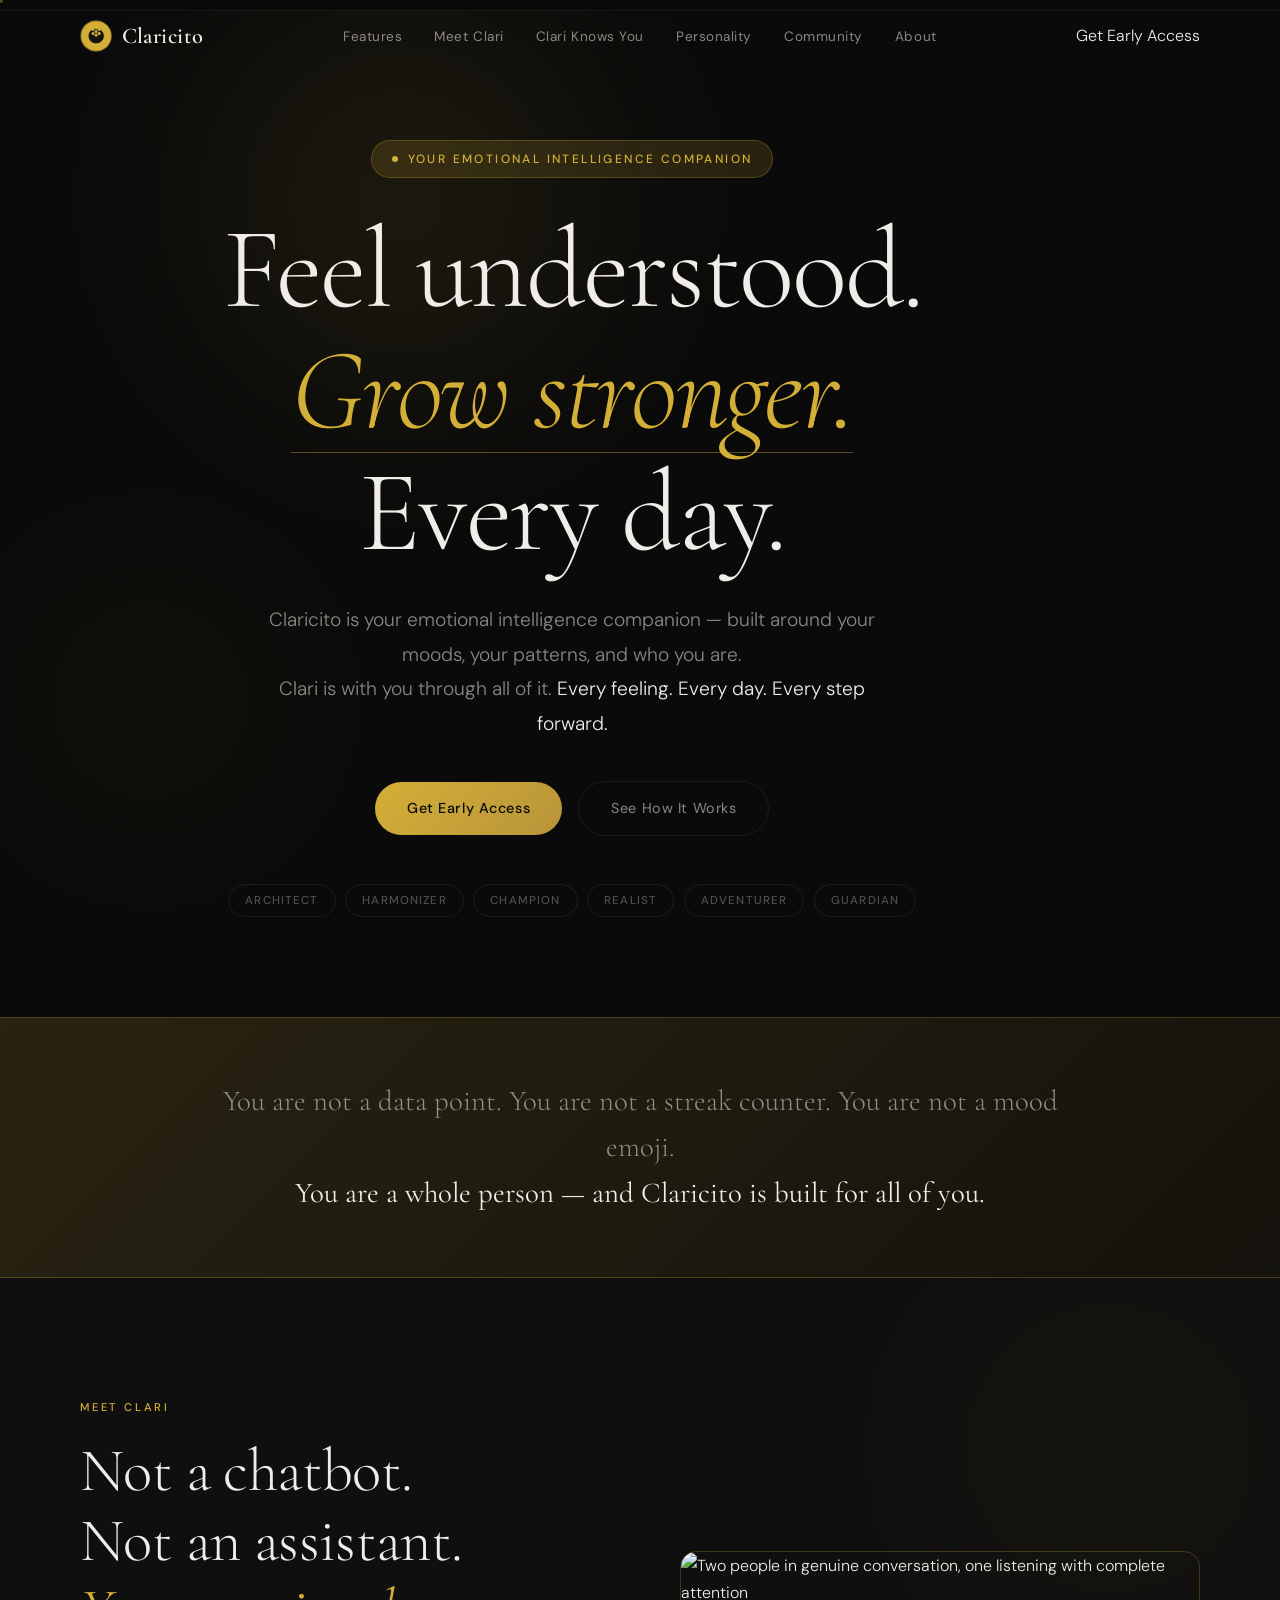
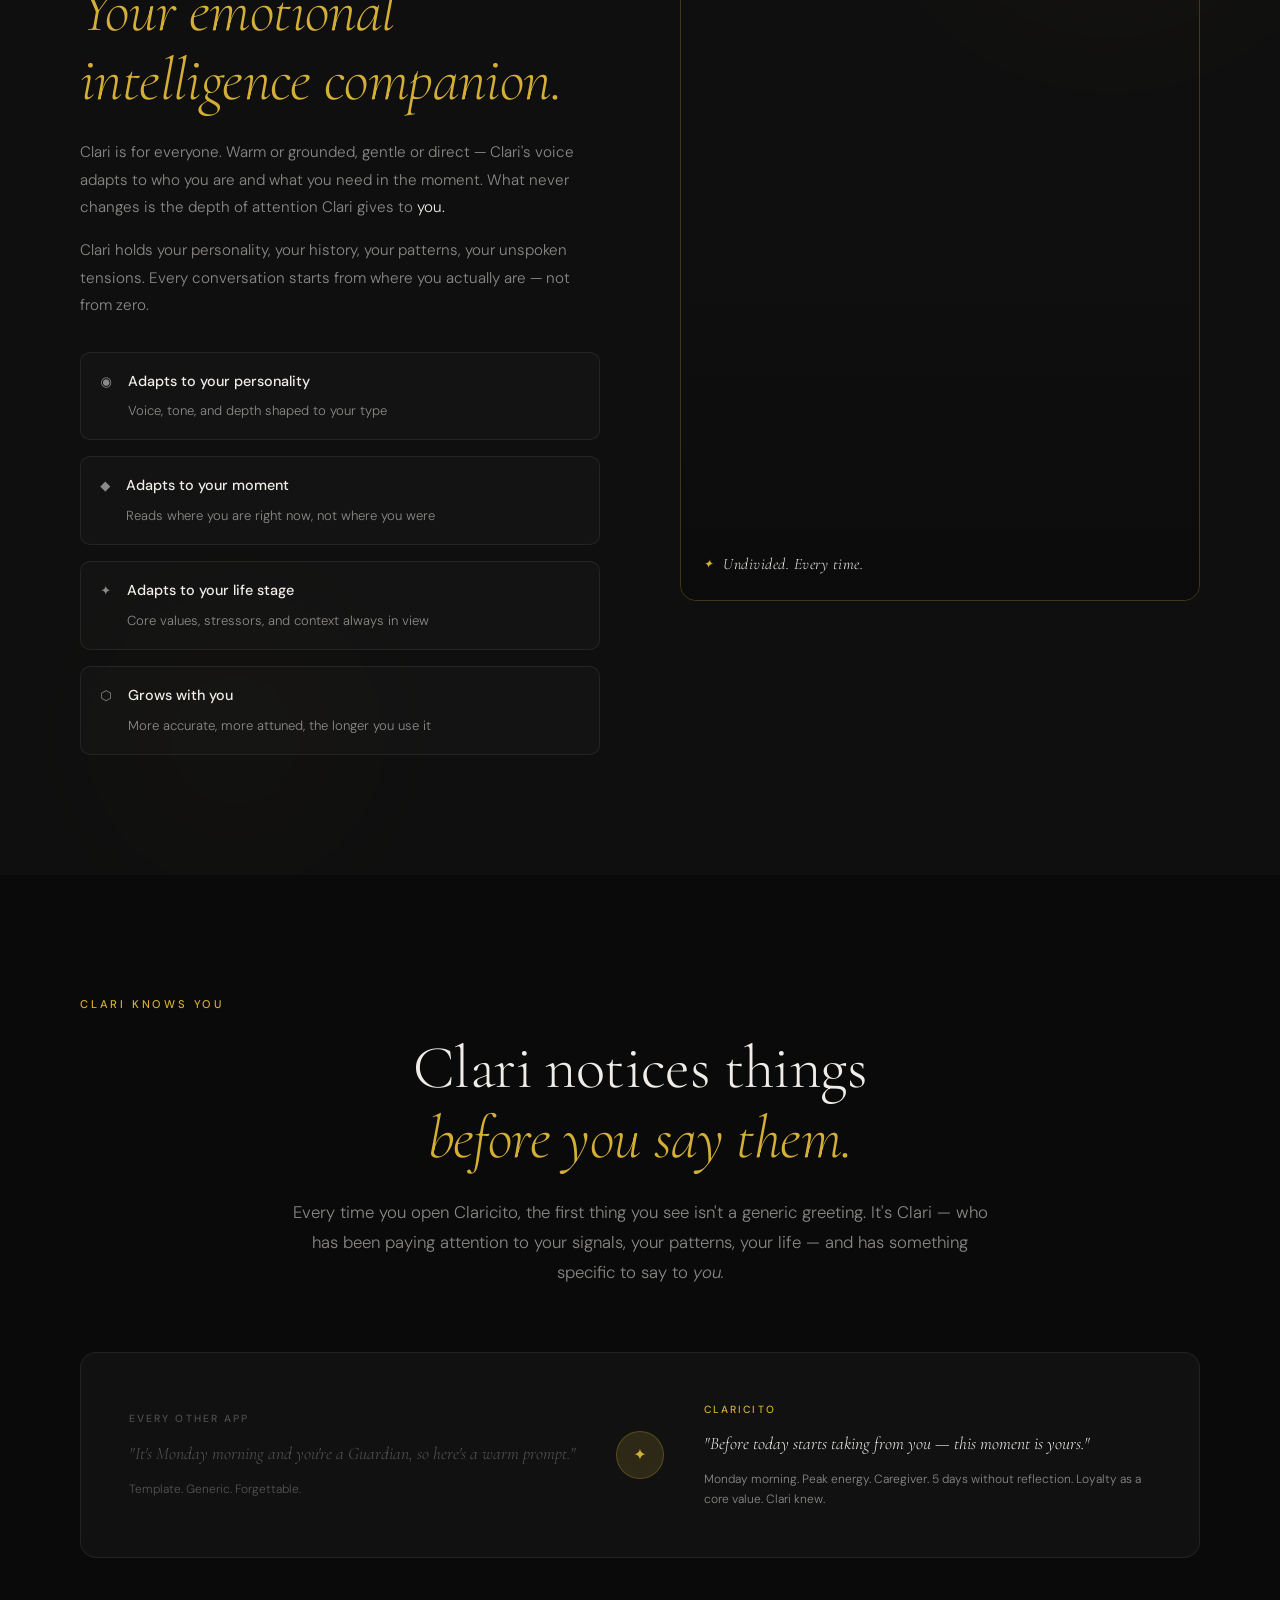
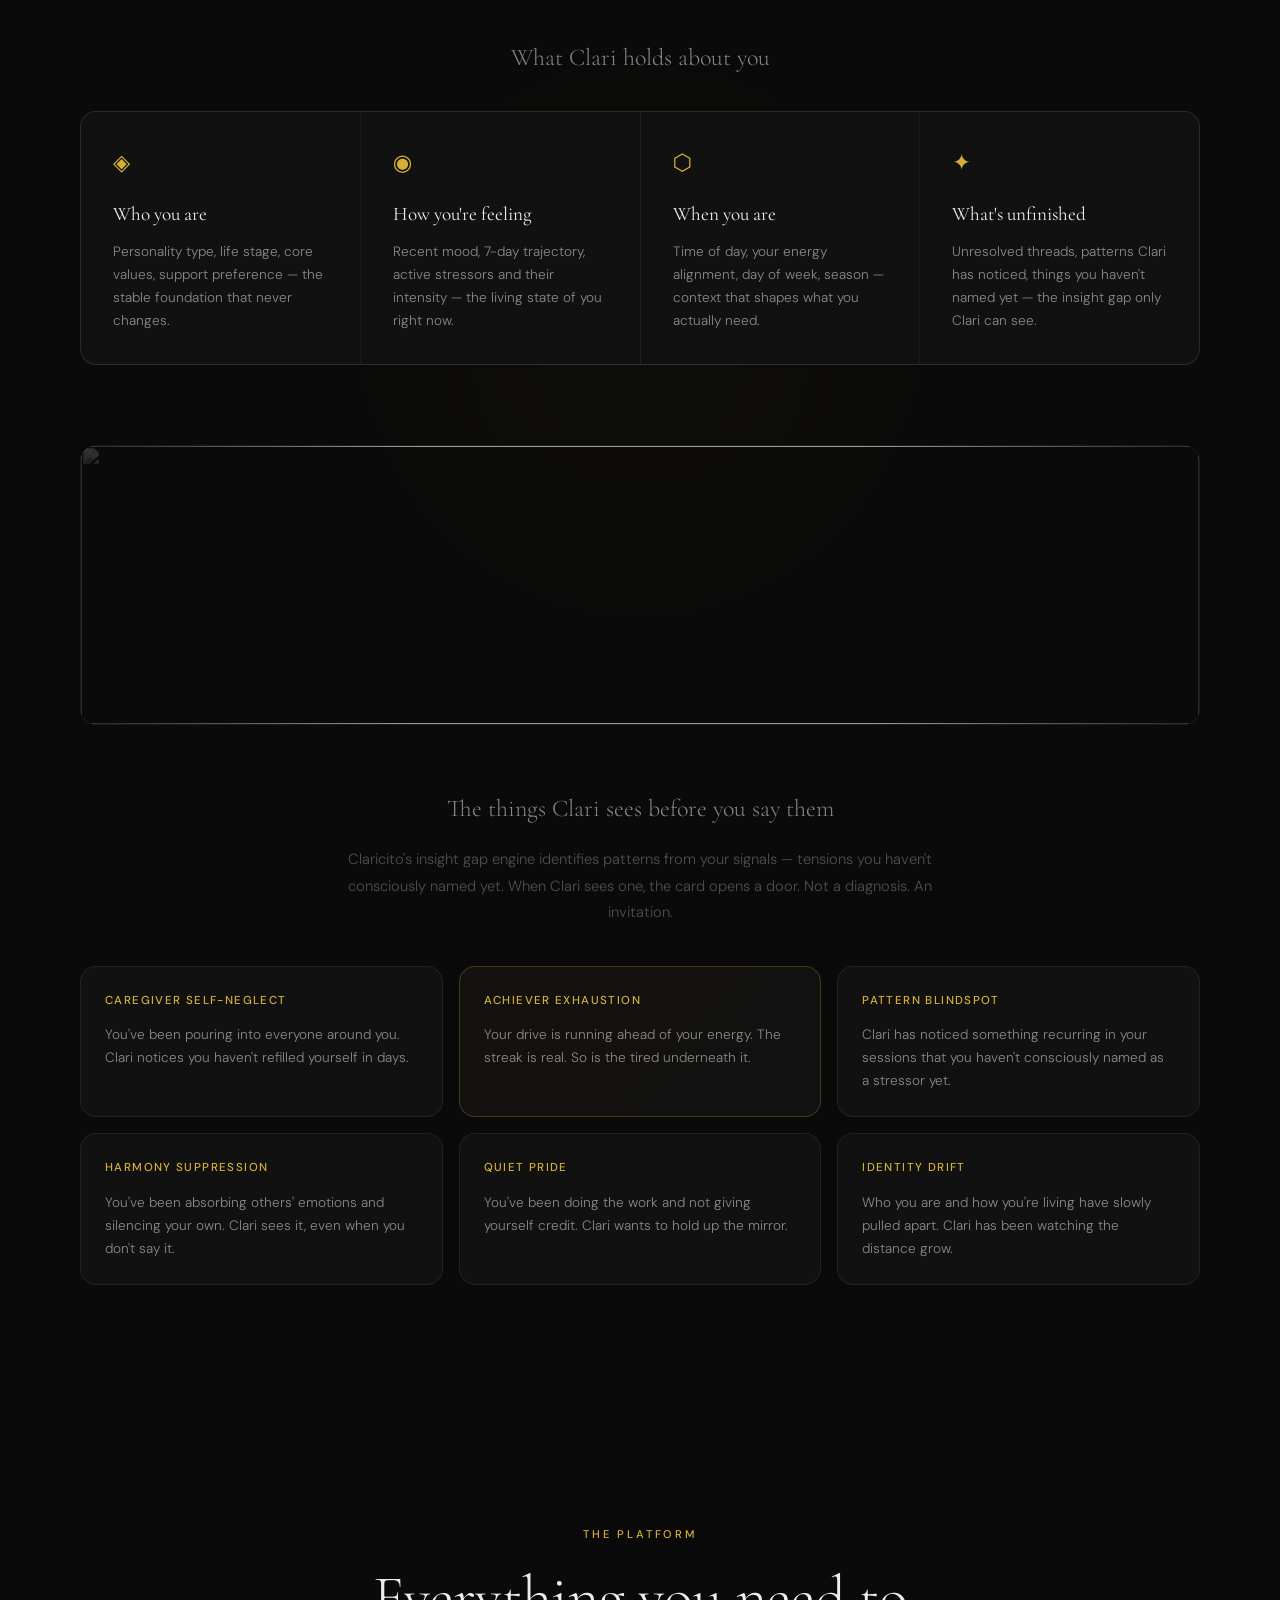
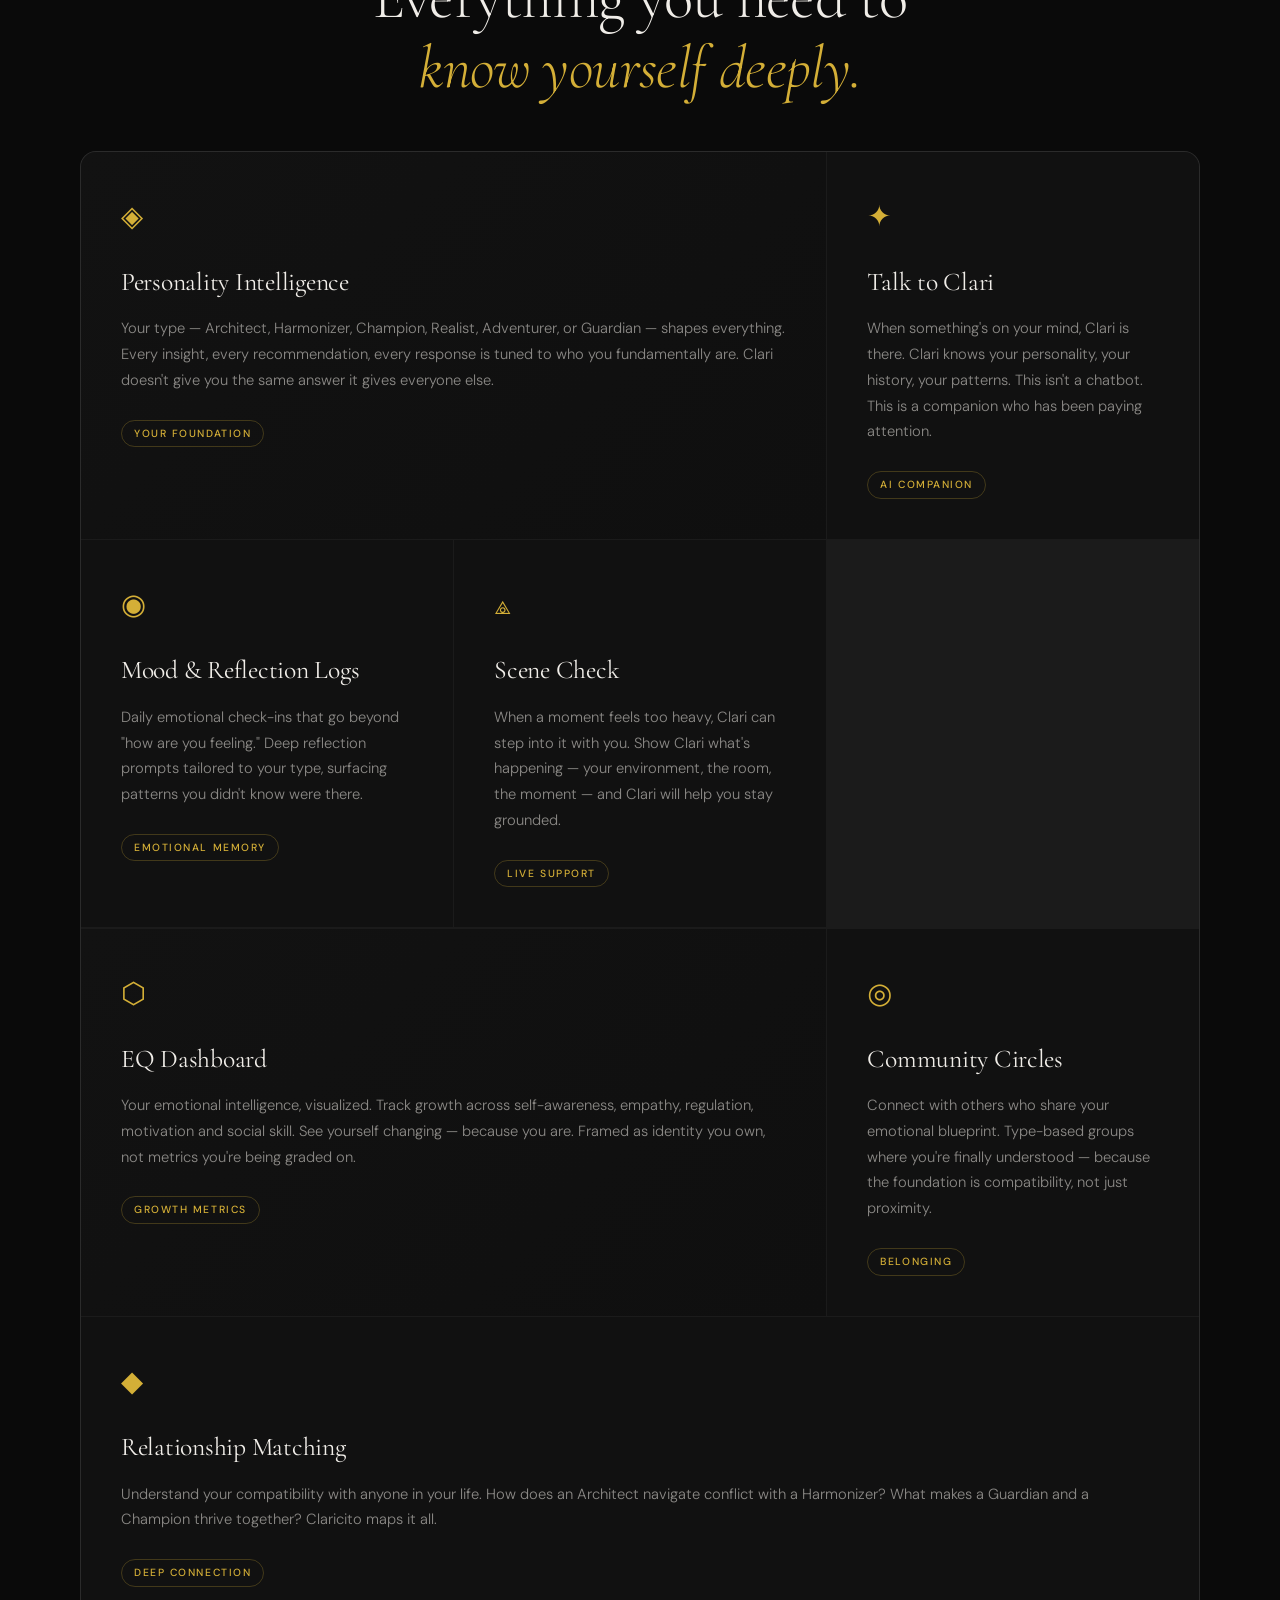
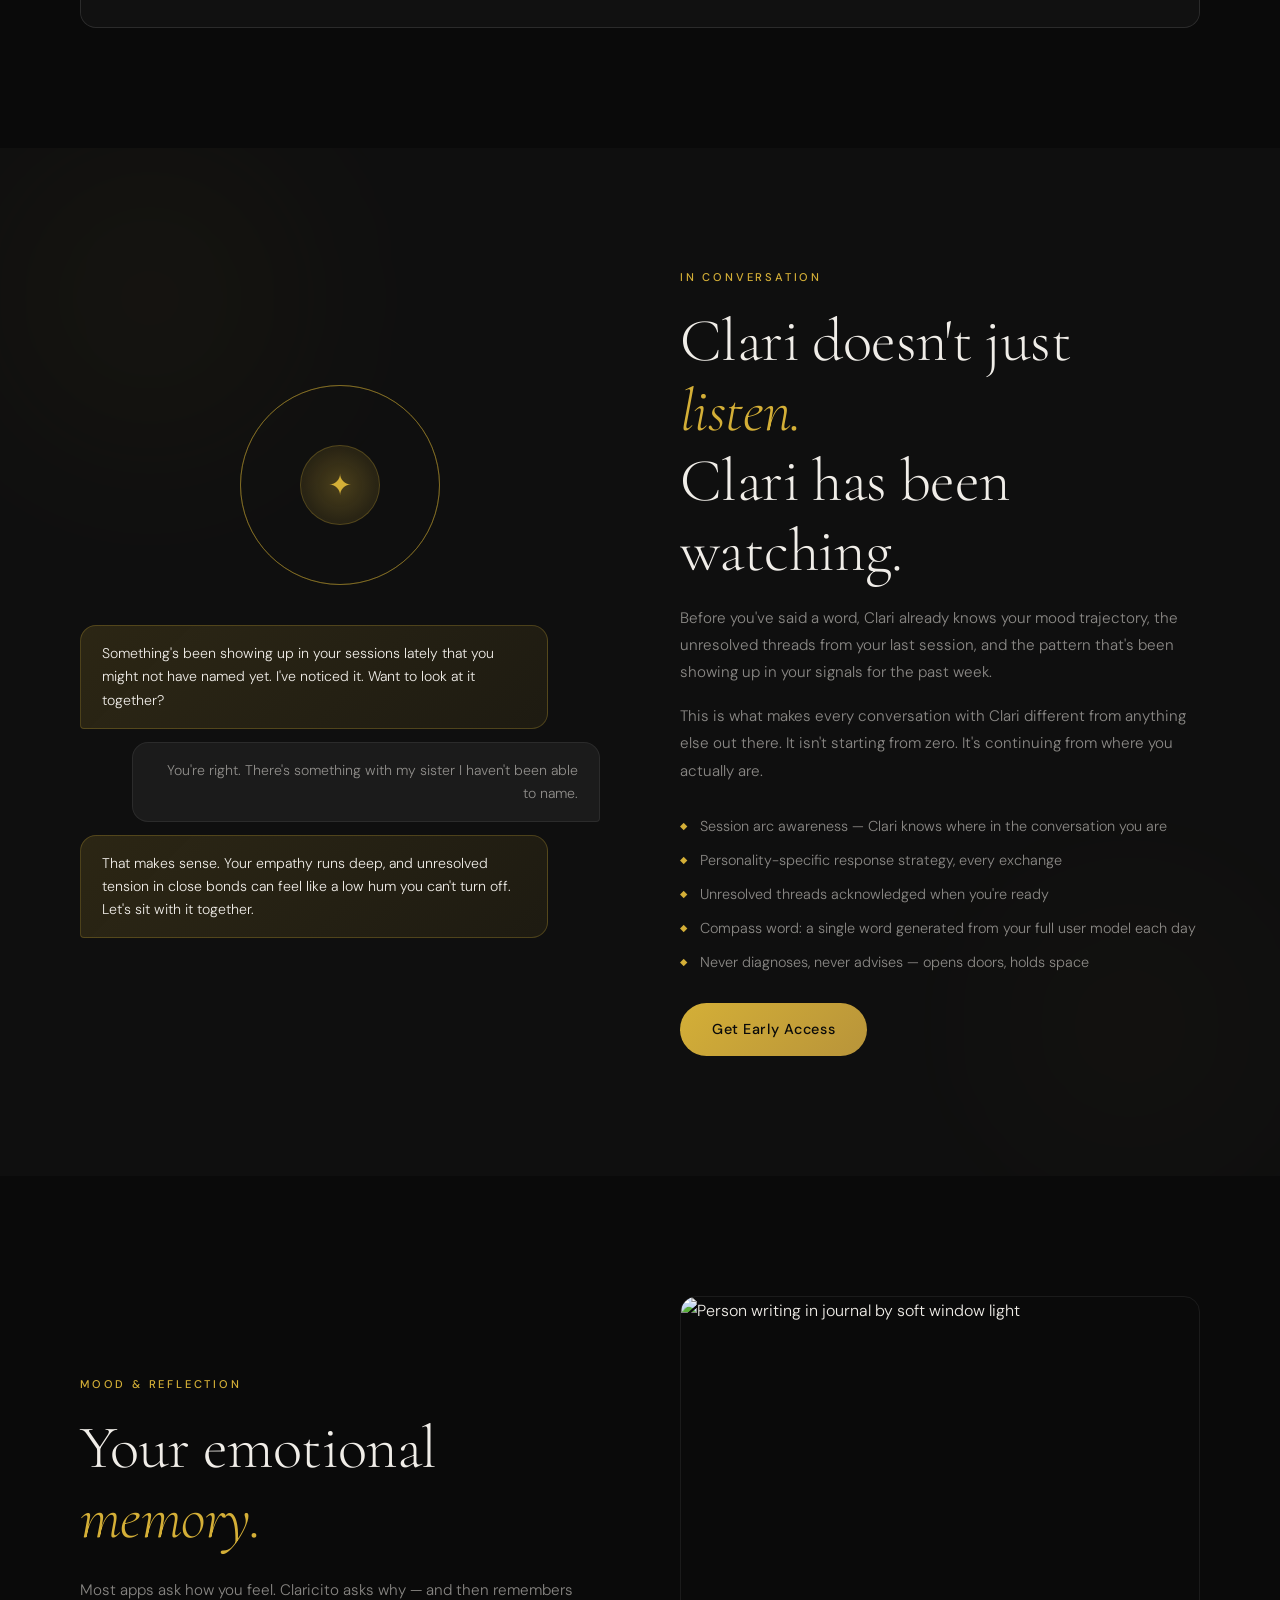
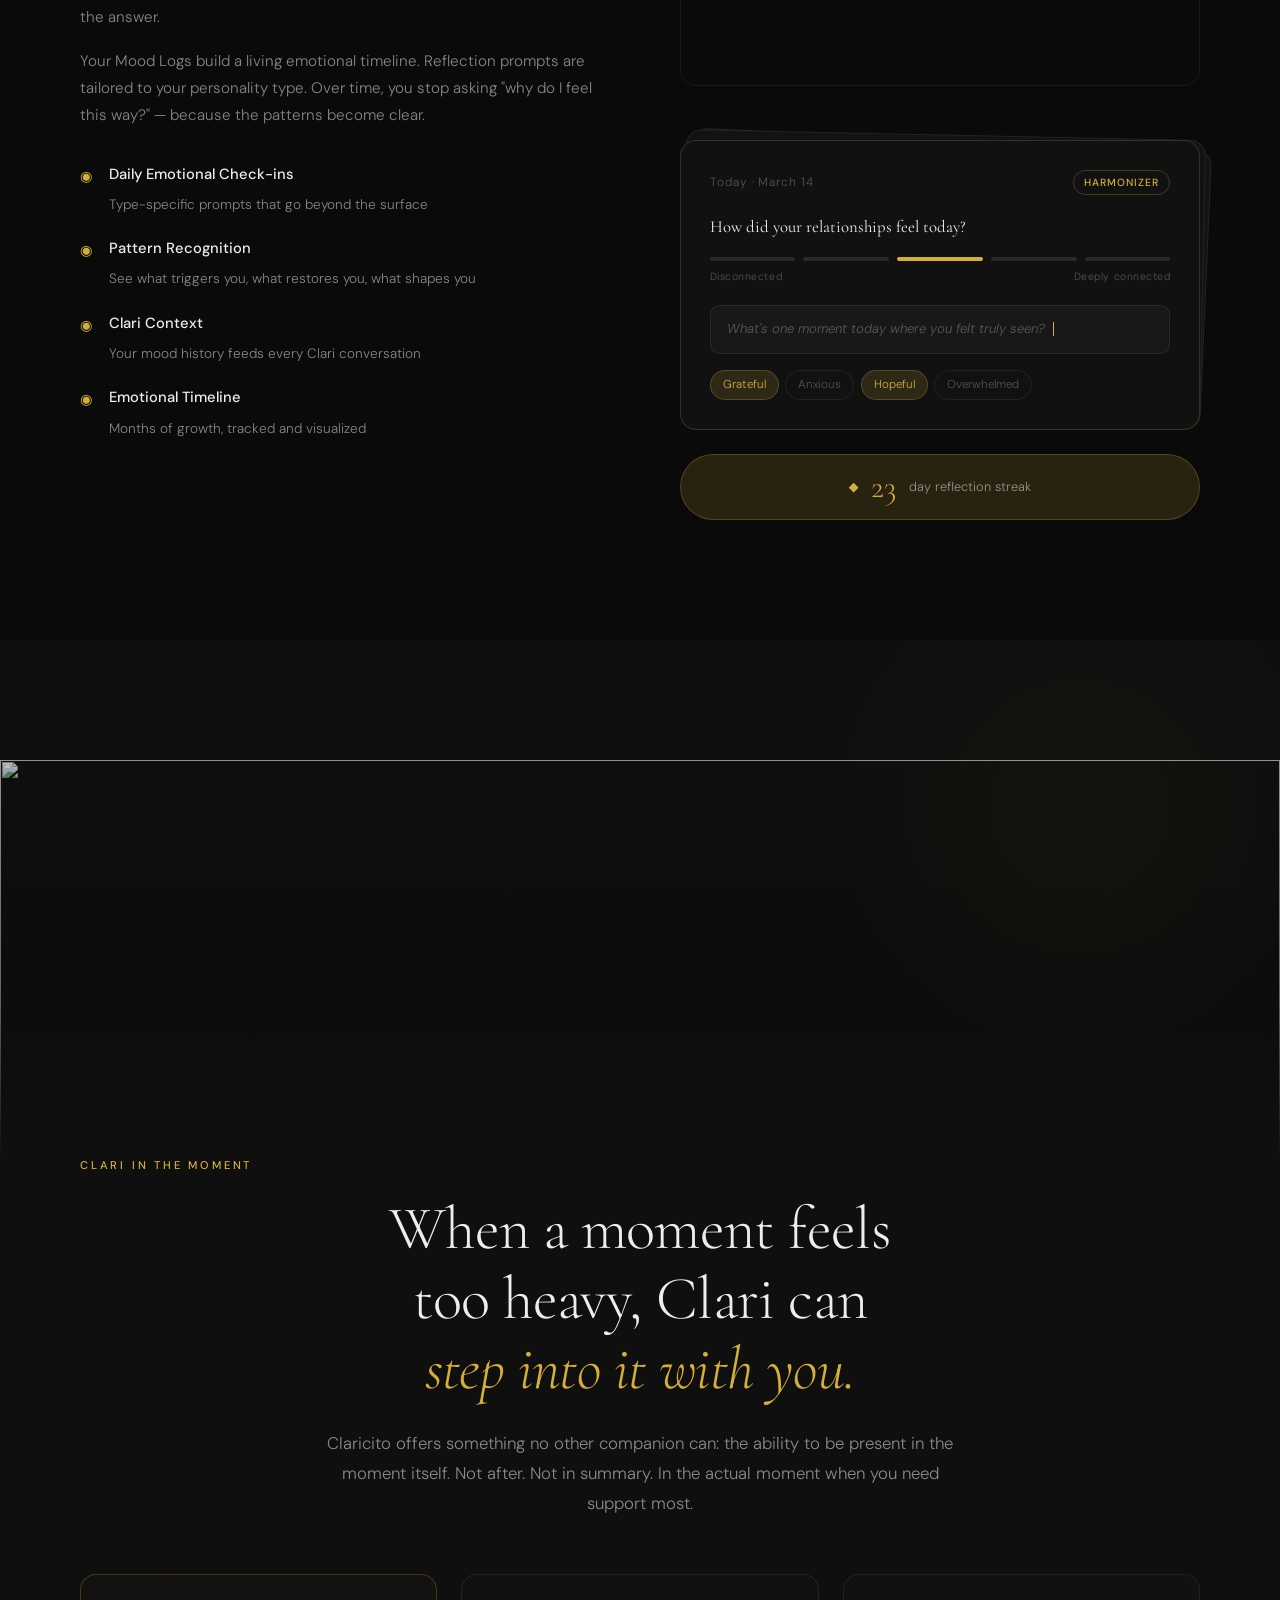
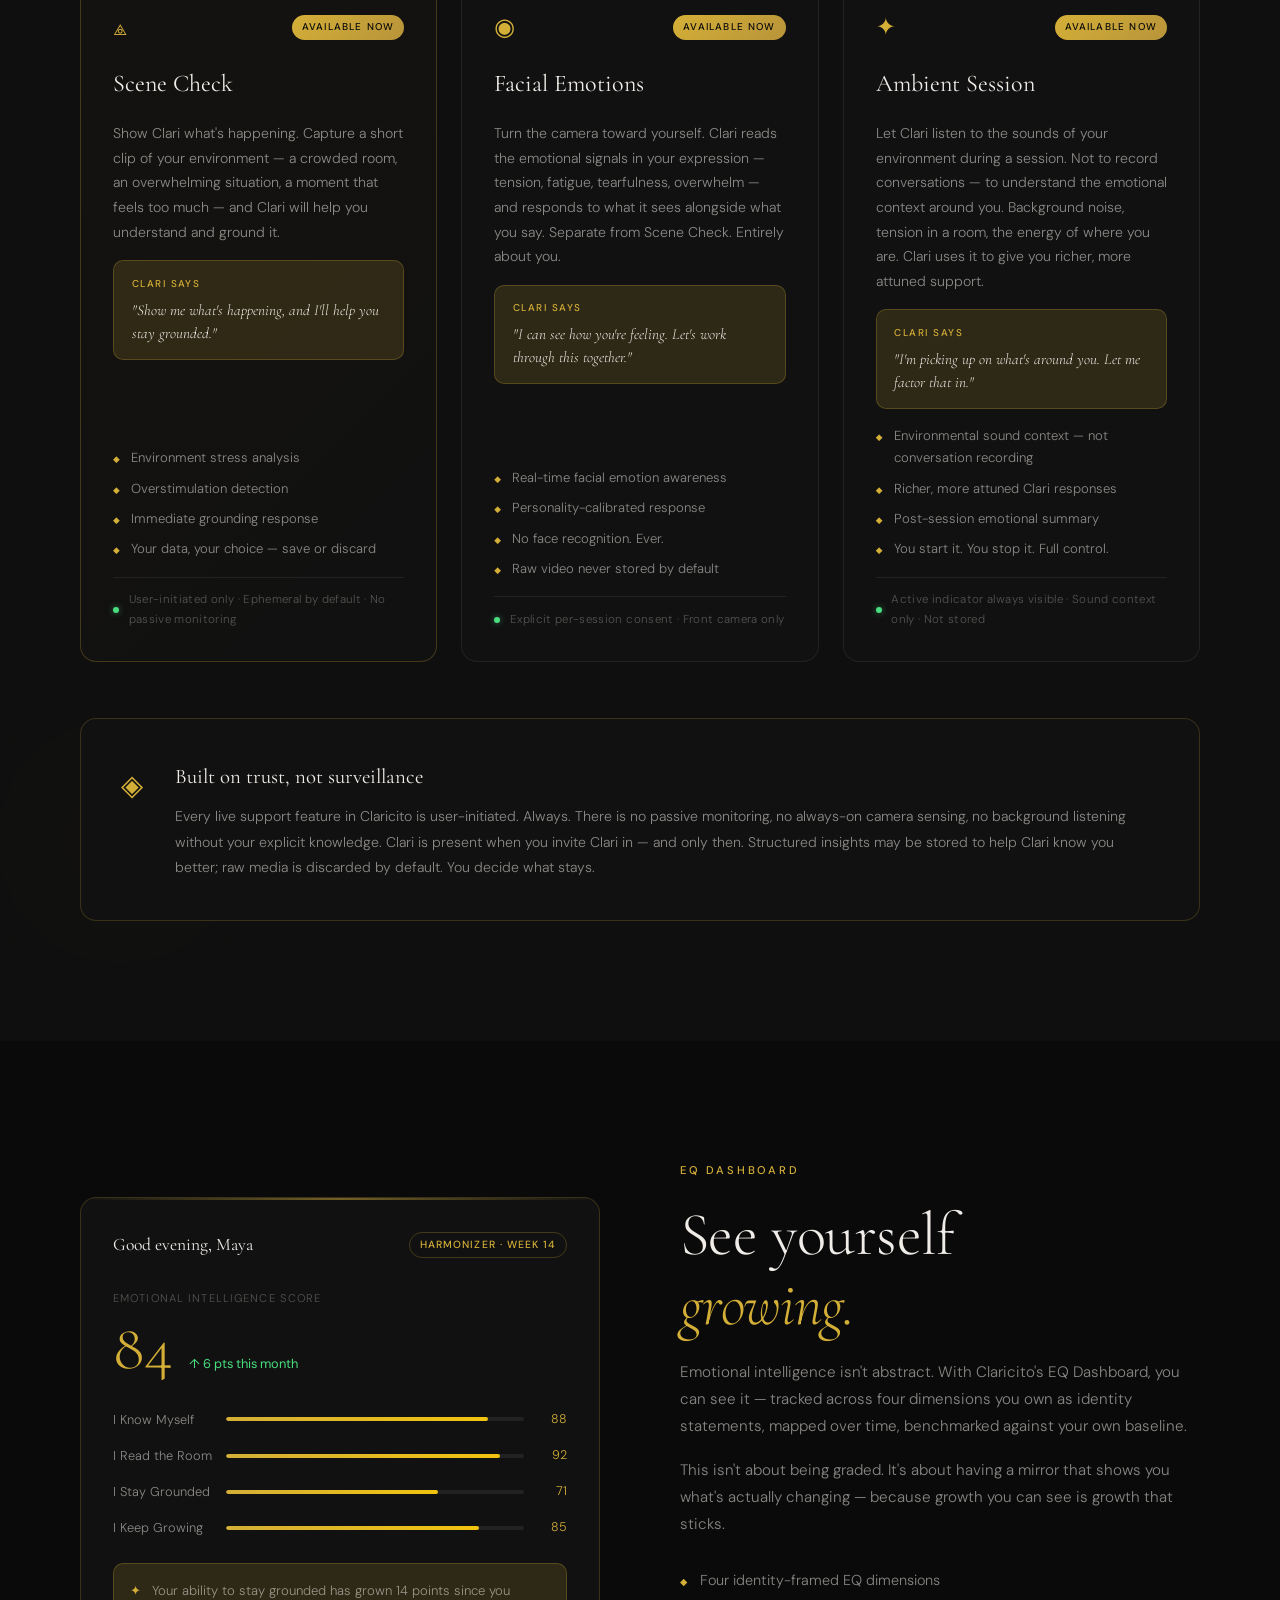
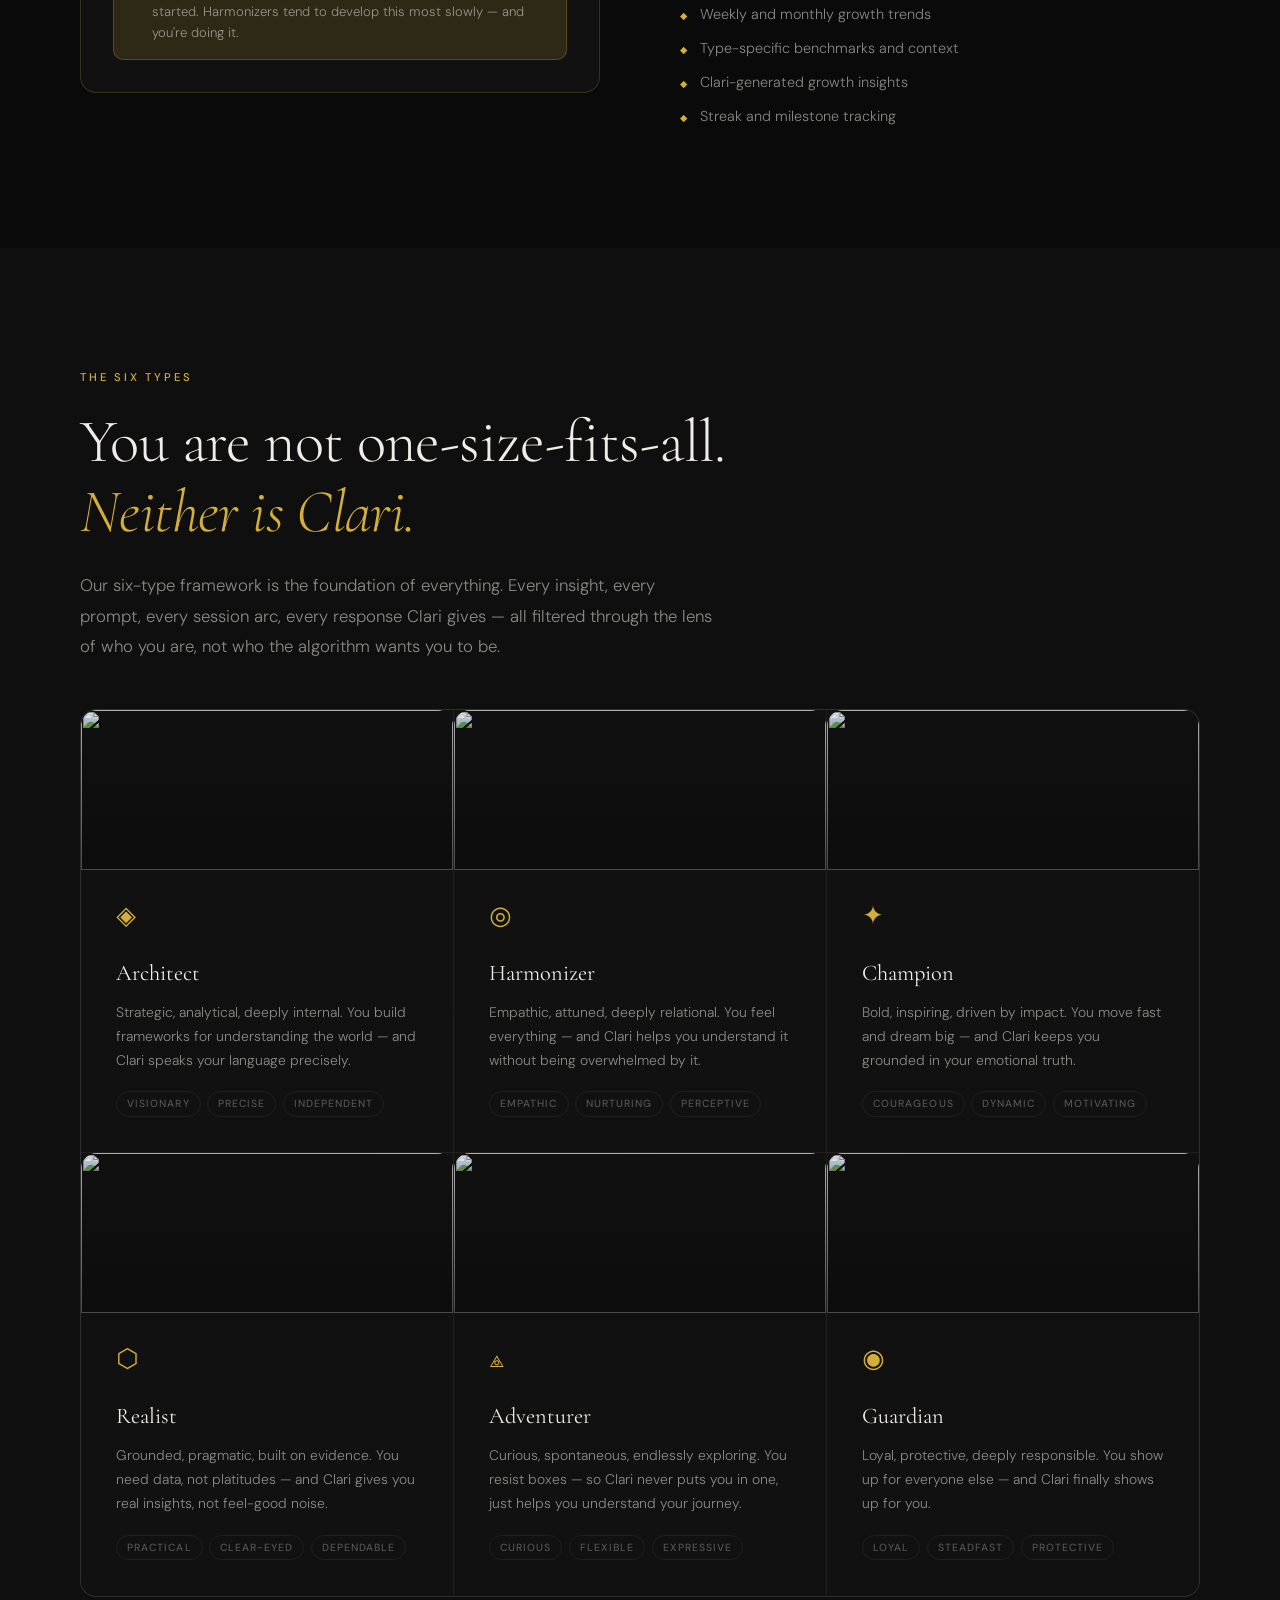
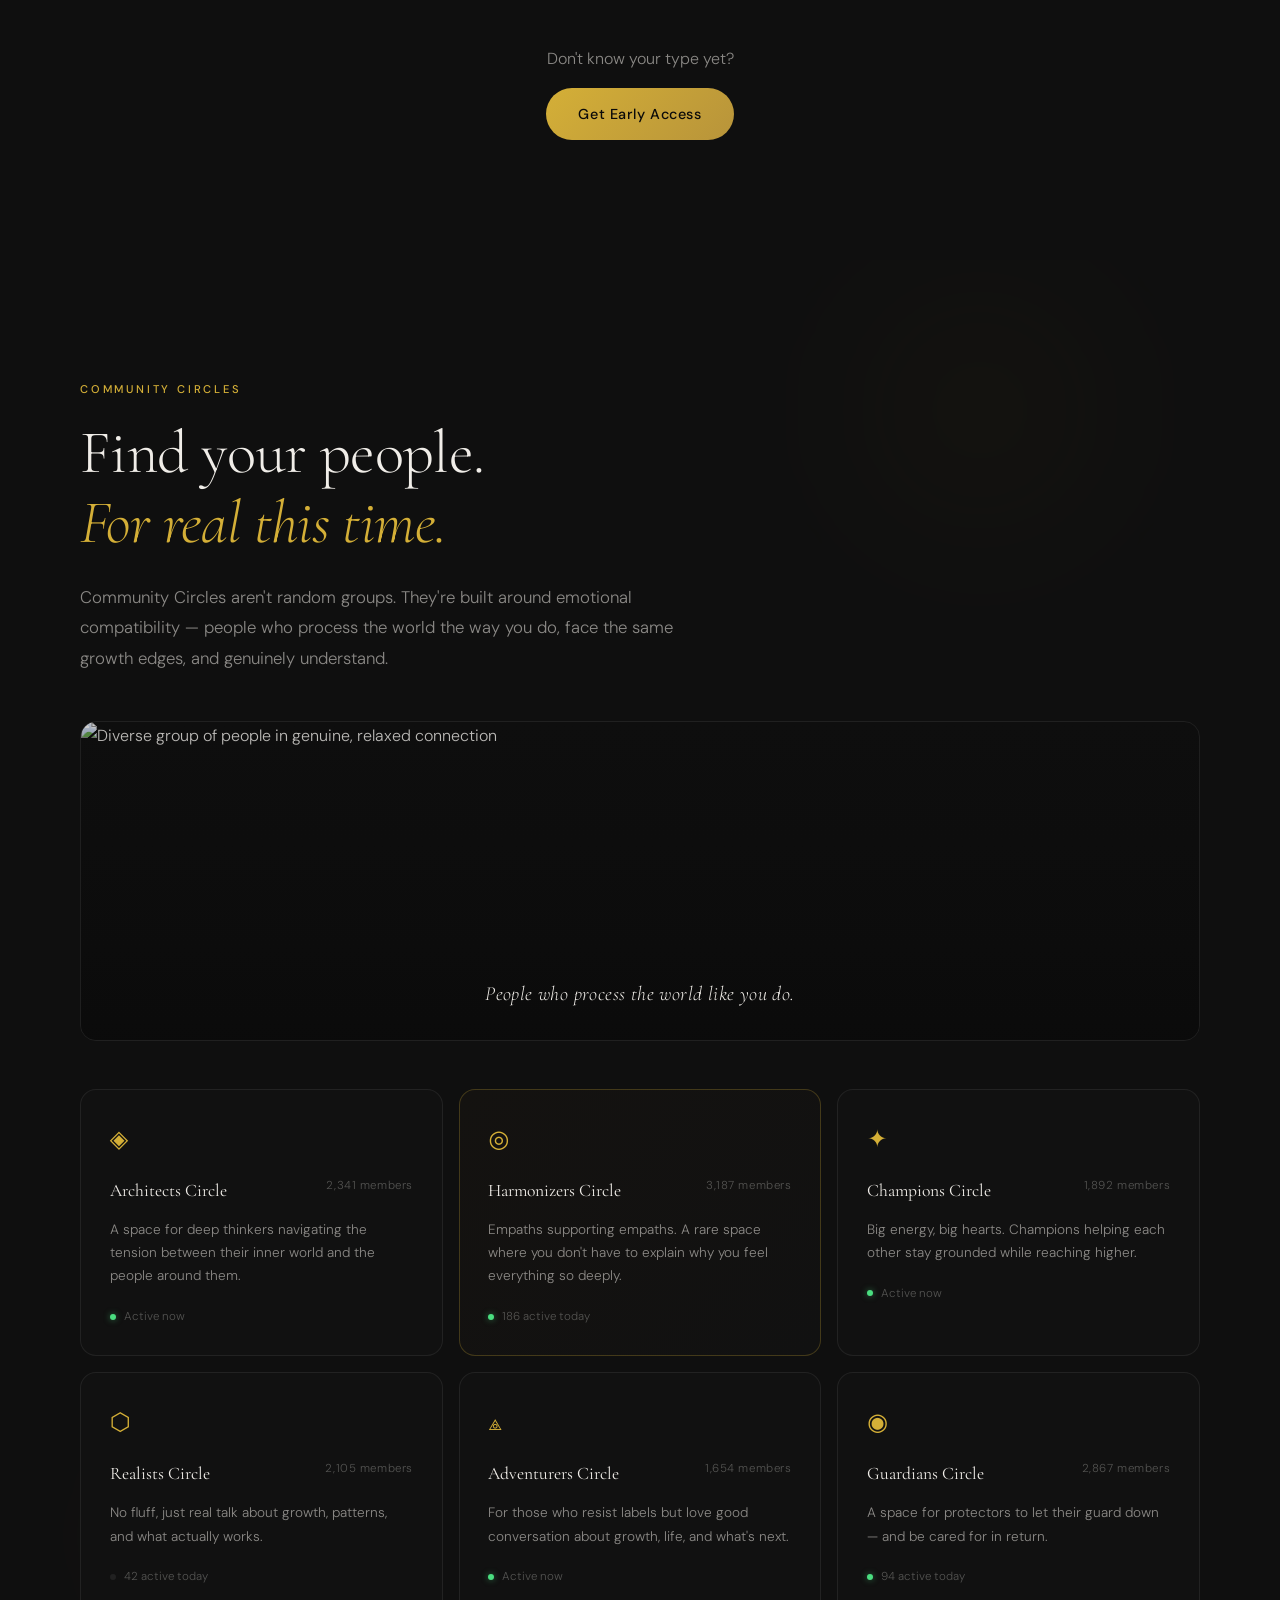
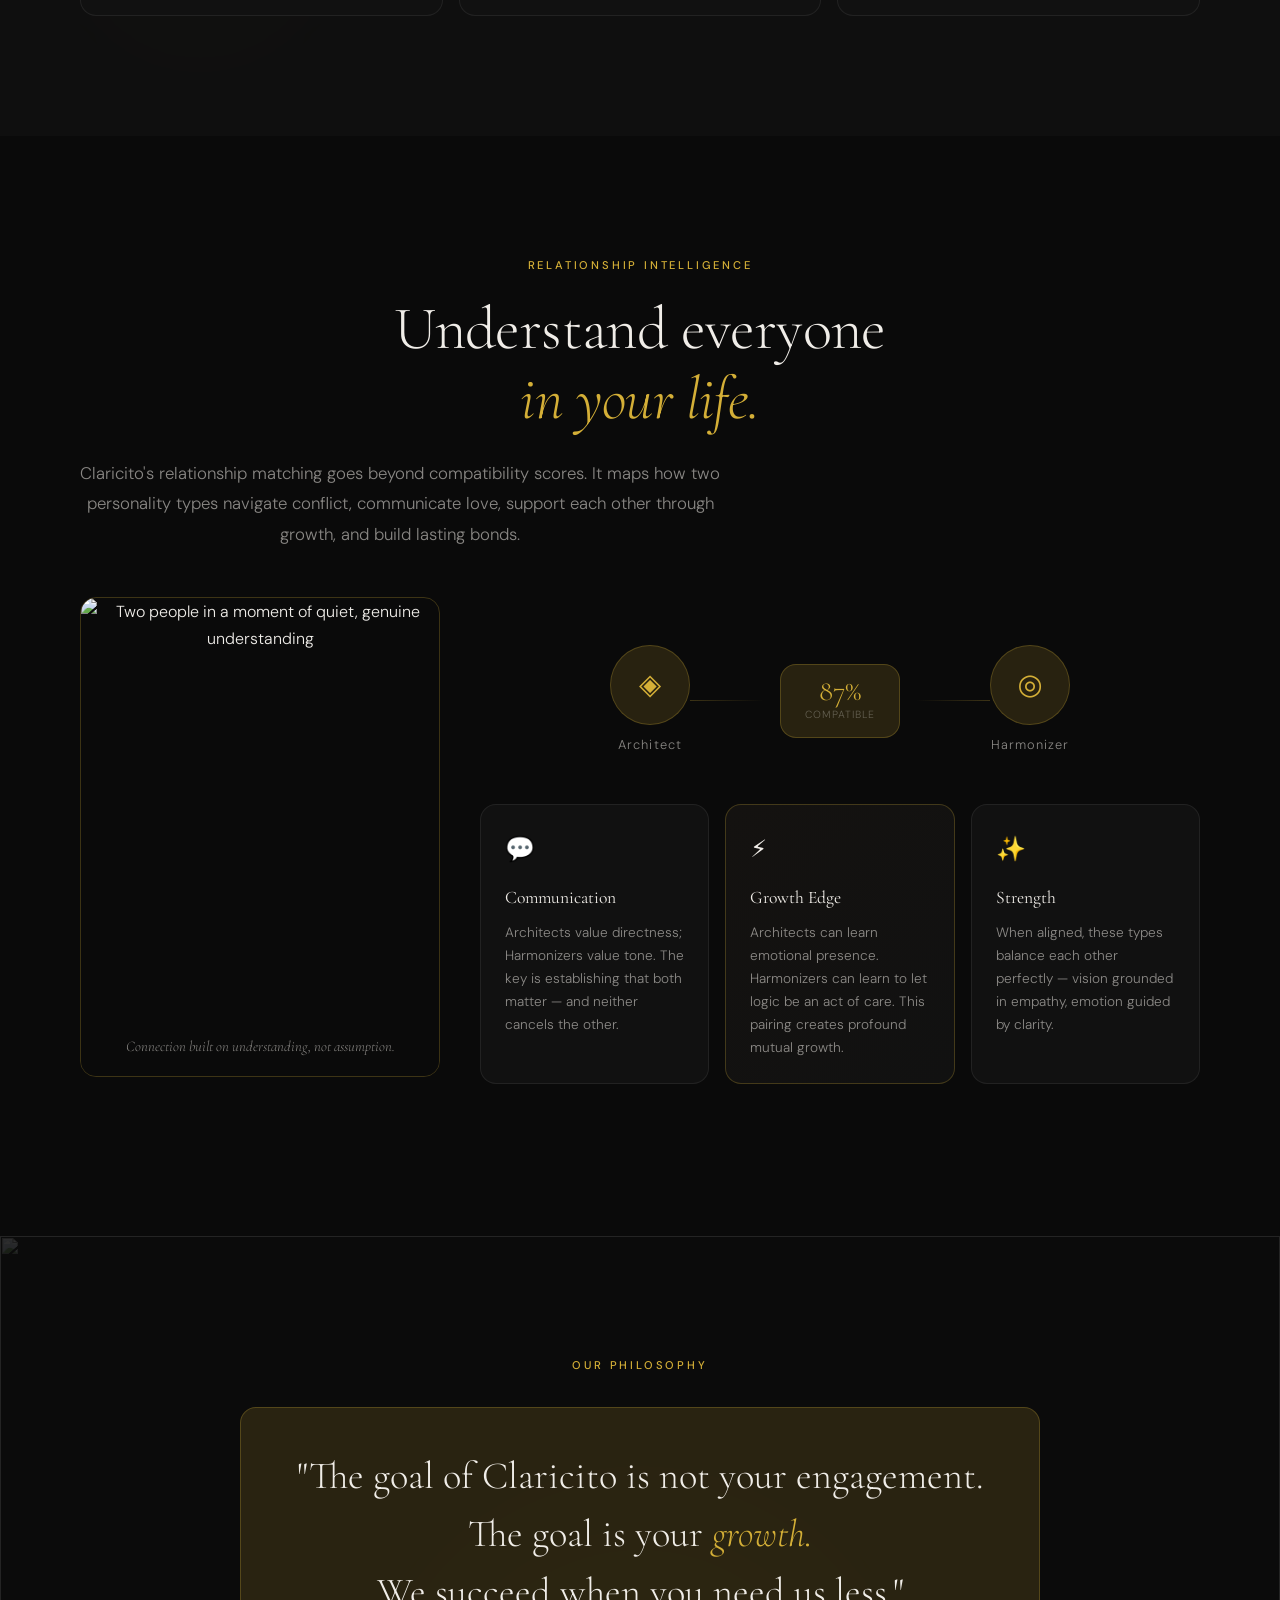
==== commit dbf6e74c: "Update footer: mobiventa LLC, auto-updating copyright year" ====
--- a/website/index.html
+++ b/website/index.html
@@ -1110,7 +1110,7 @@
       </div>
       <div class="footer-bottom">
         <p>&copy; <span id="copyright-year">2025</span> Claricito. All rights reserved.
-          Claricito is the property of The Average Tech Company LLC, <a href="https://averagetechcompany.com" target="_blank" rel="noopener noreferrer" class="footer-legal-link">averagetechcompany.com</a></p>
+          Claricito is the property of mobiventa LLC, <a href="https://mobiventa.com" target="_blank" rel="noopener noreferrer" class="footer-legal-link">mobiventa.com</a></p>
         <p class="footer-tagline">Know yourself. Grow your world.</p>
       </div>
     </div>
--- a/website/styles.css
+++ b/website/styles.css
@@ -446,6 +446,9 @@
   grid-column: span 2;
   background: linear-gradient(135deg, #121212 0%, #0f0f0f 100%);
 }
+.feature-card[data-feature="relationship"] {
+  grid-column: 1 / -1;
+}
 .feature-icon {
   font-size: 1.8rem;
   color: var(--gold);
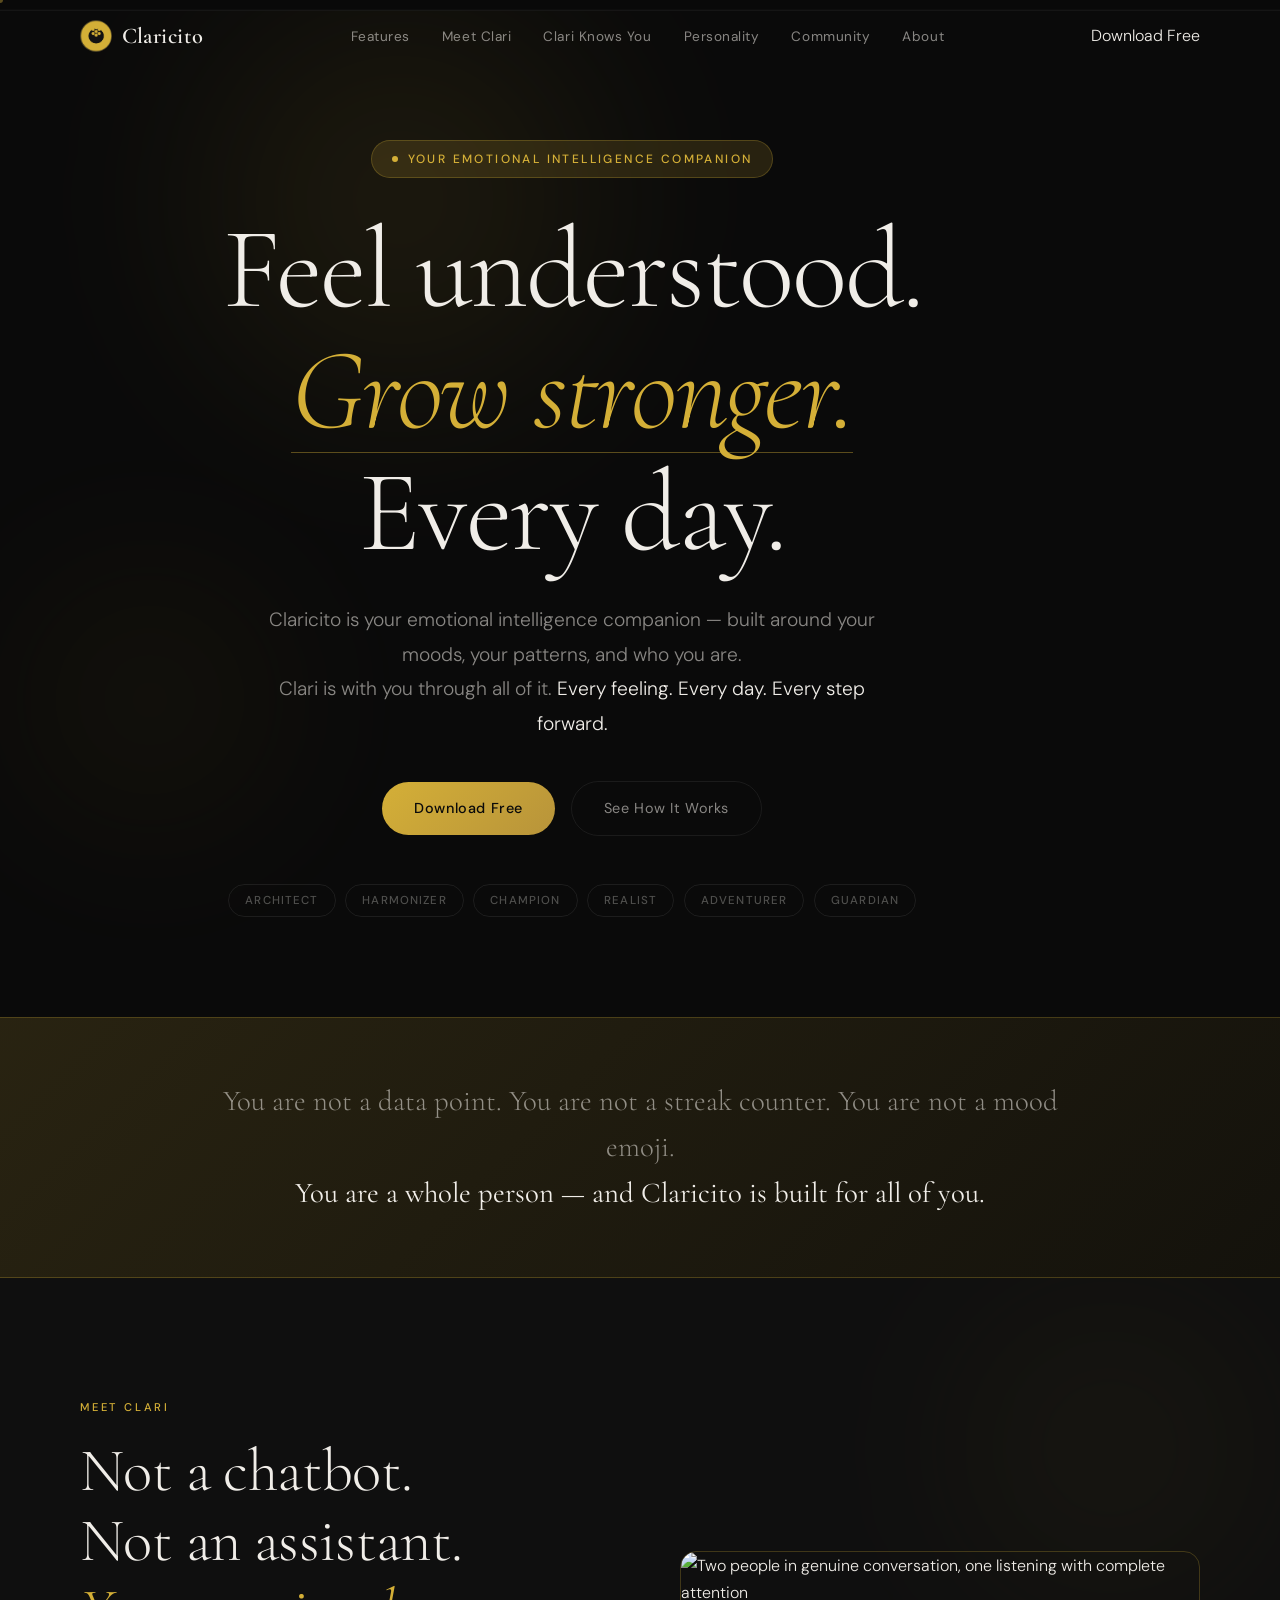
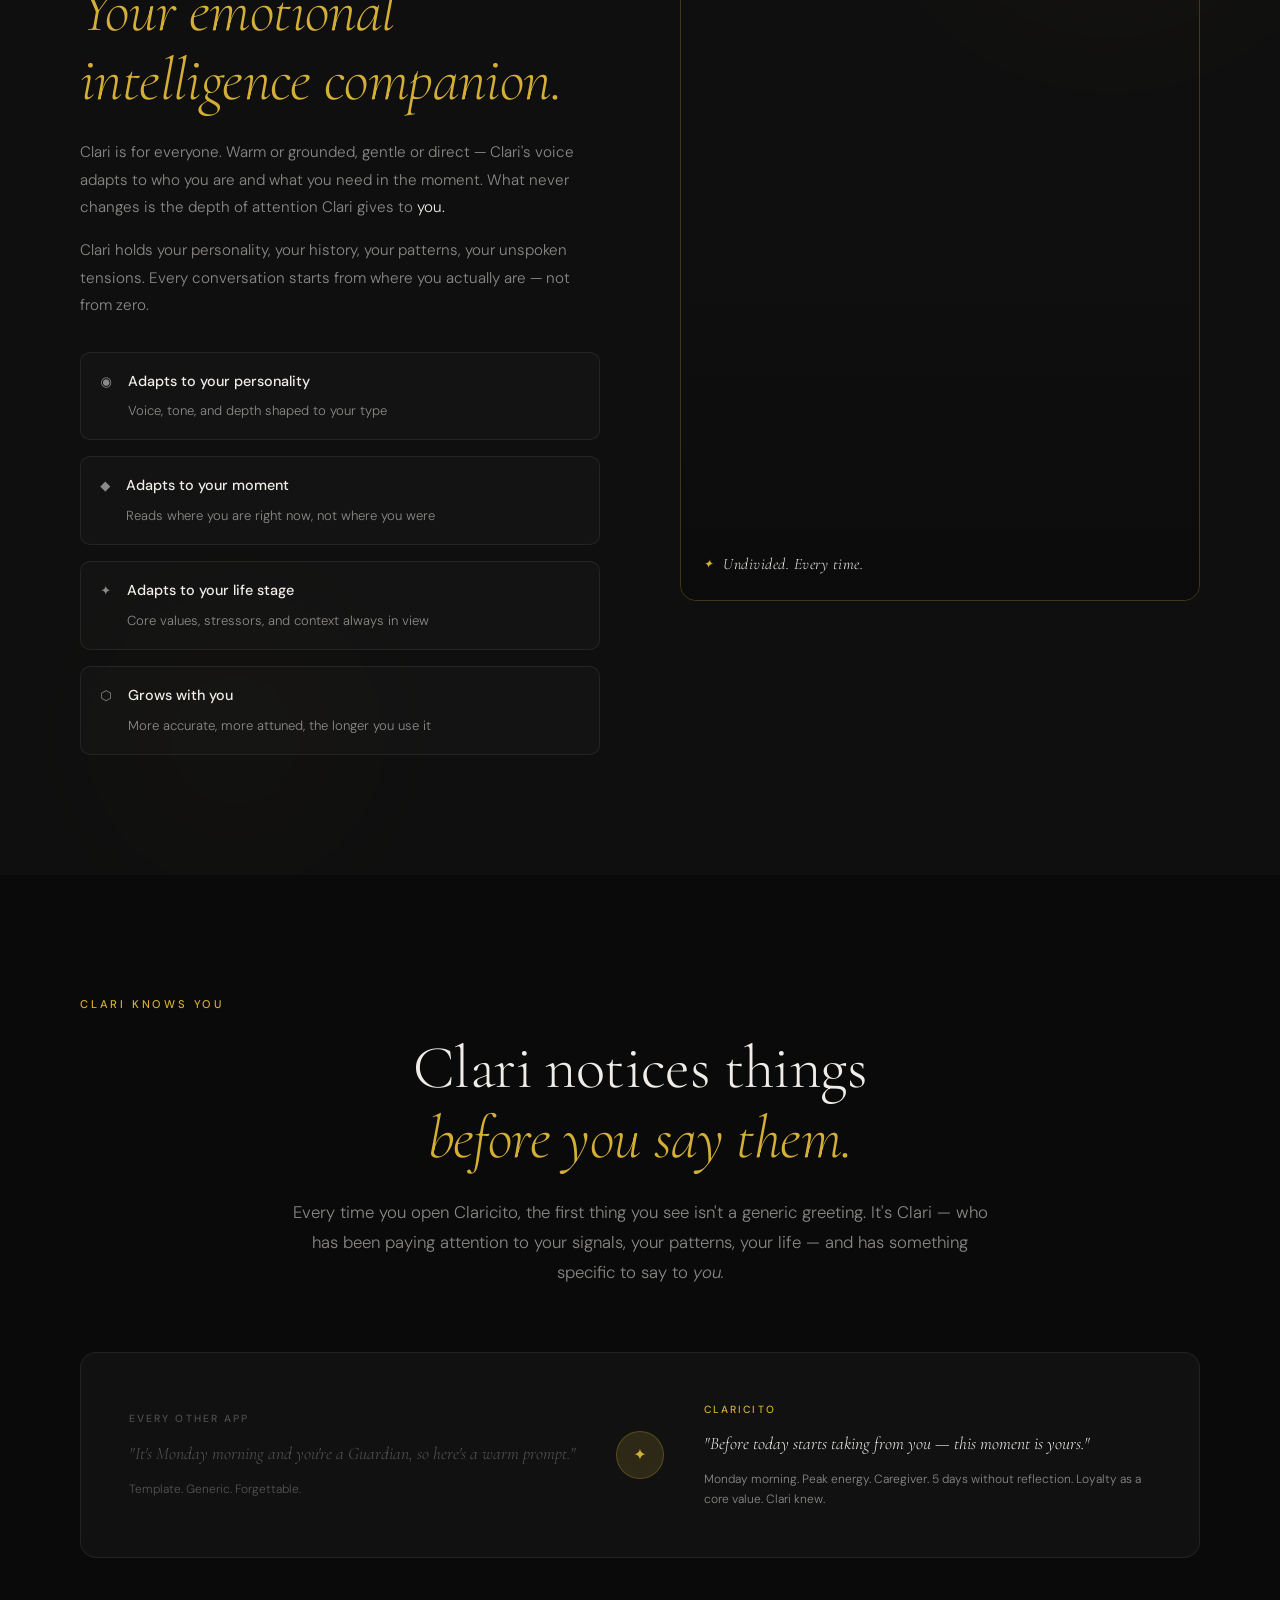
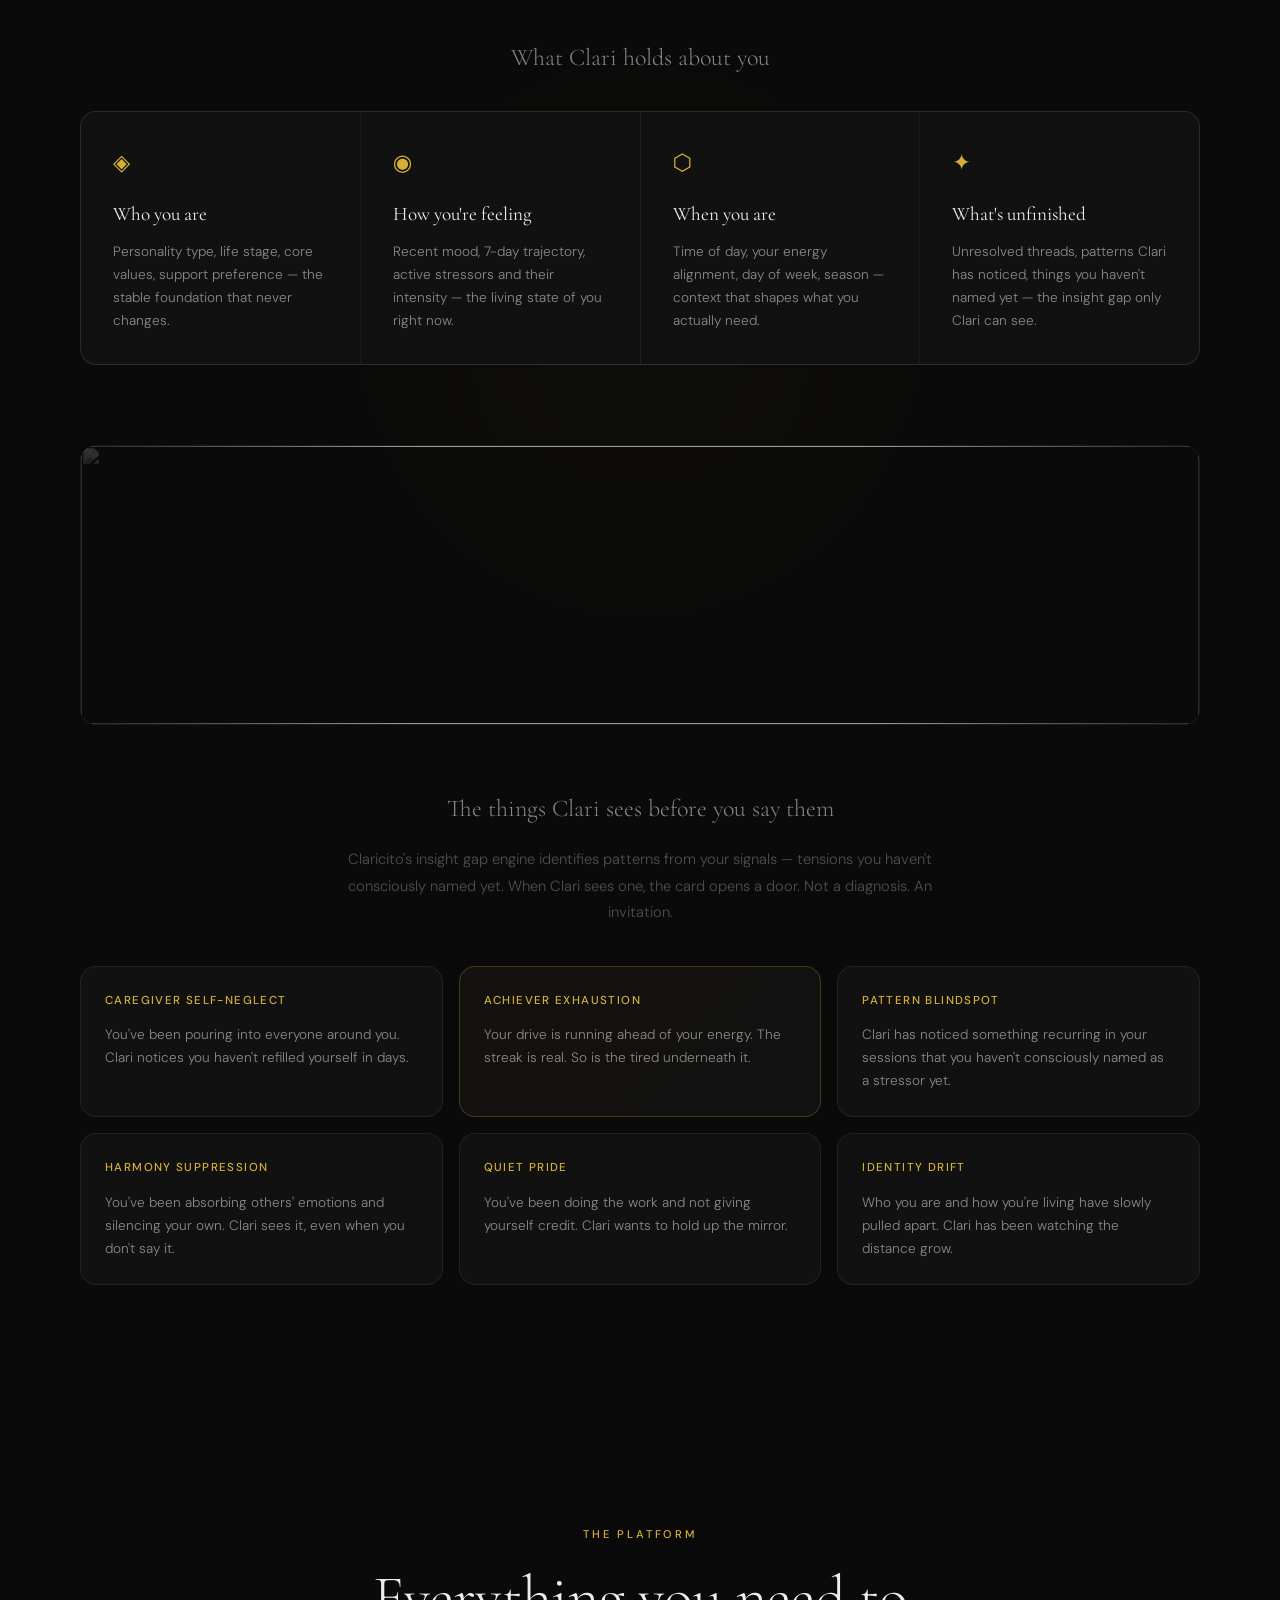
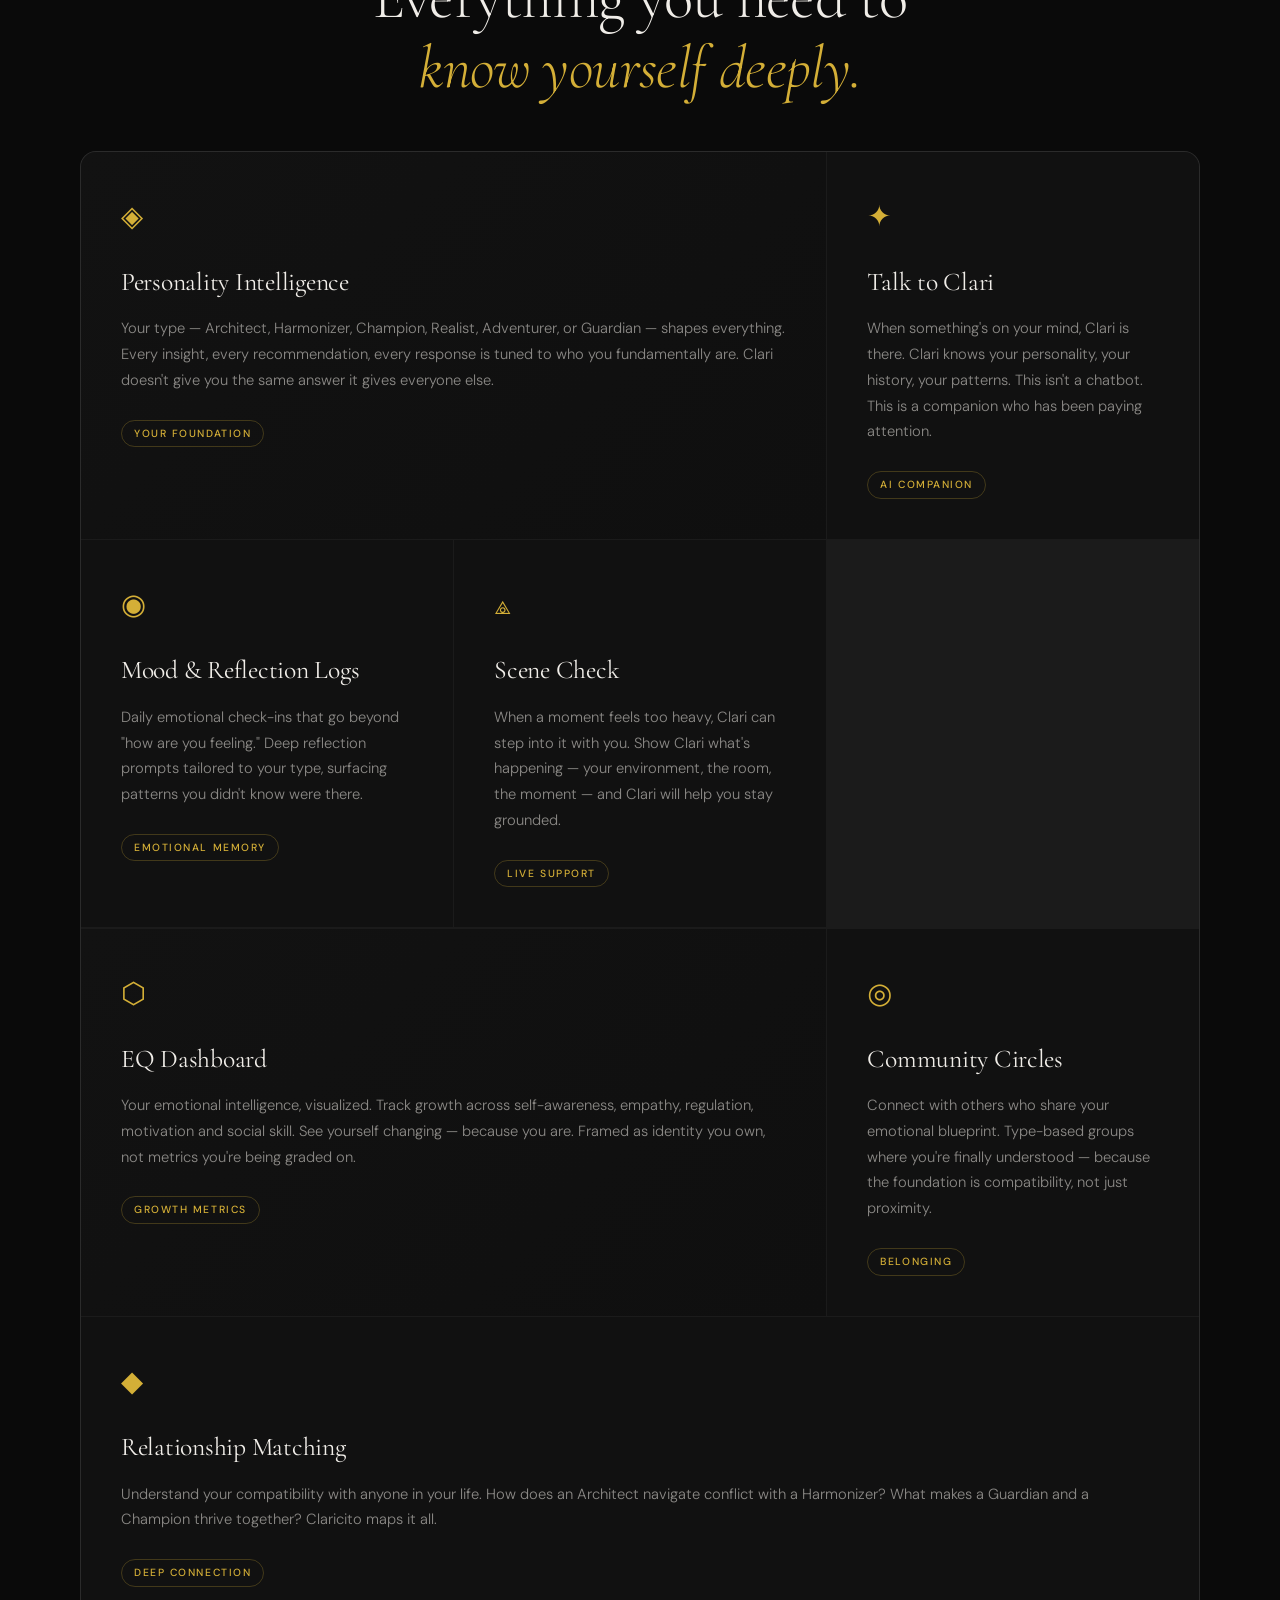
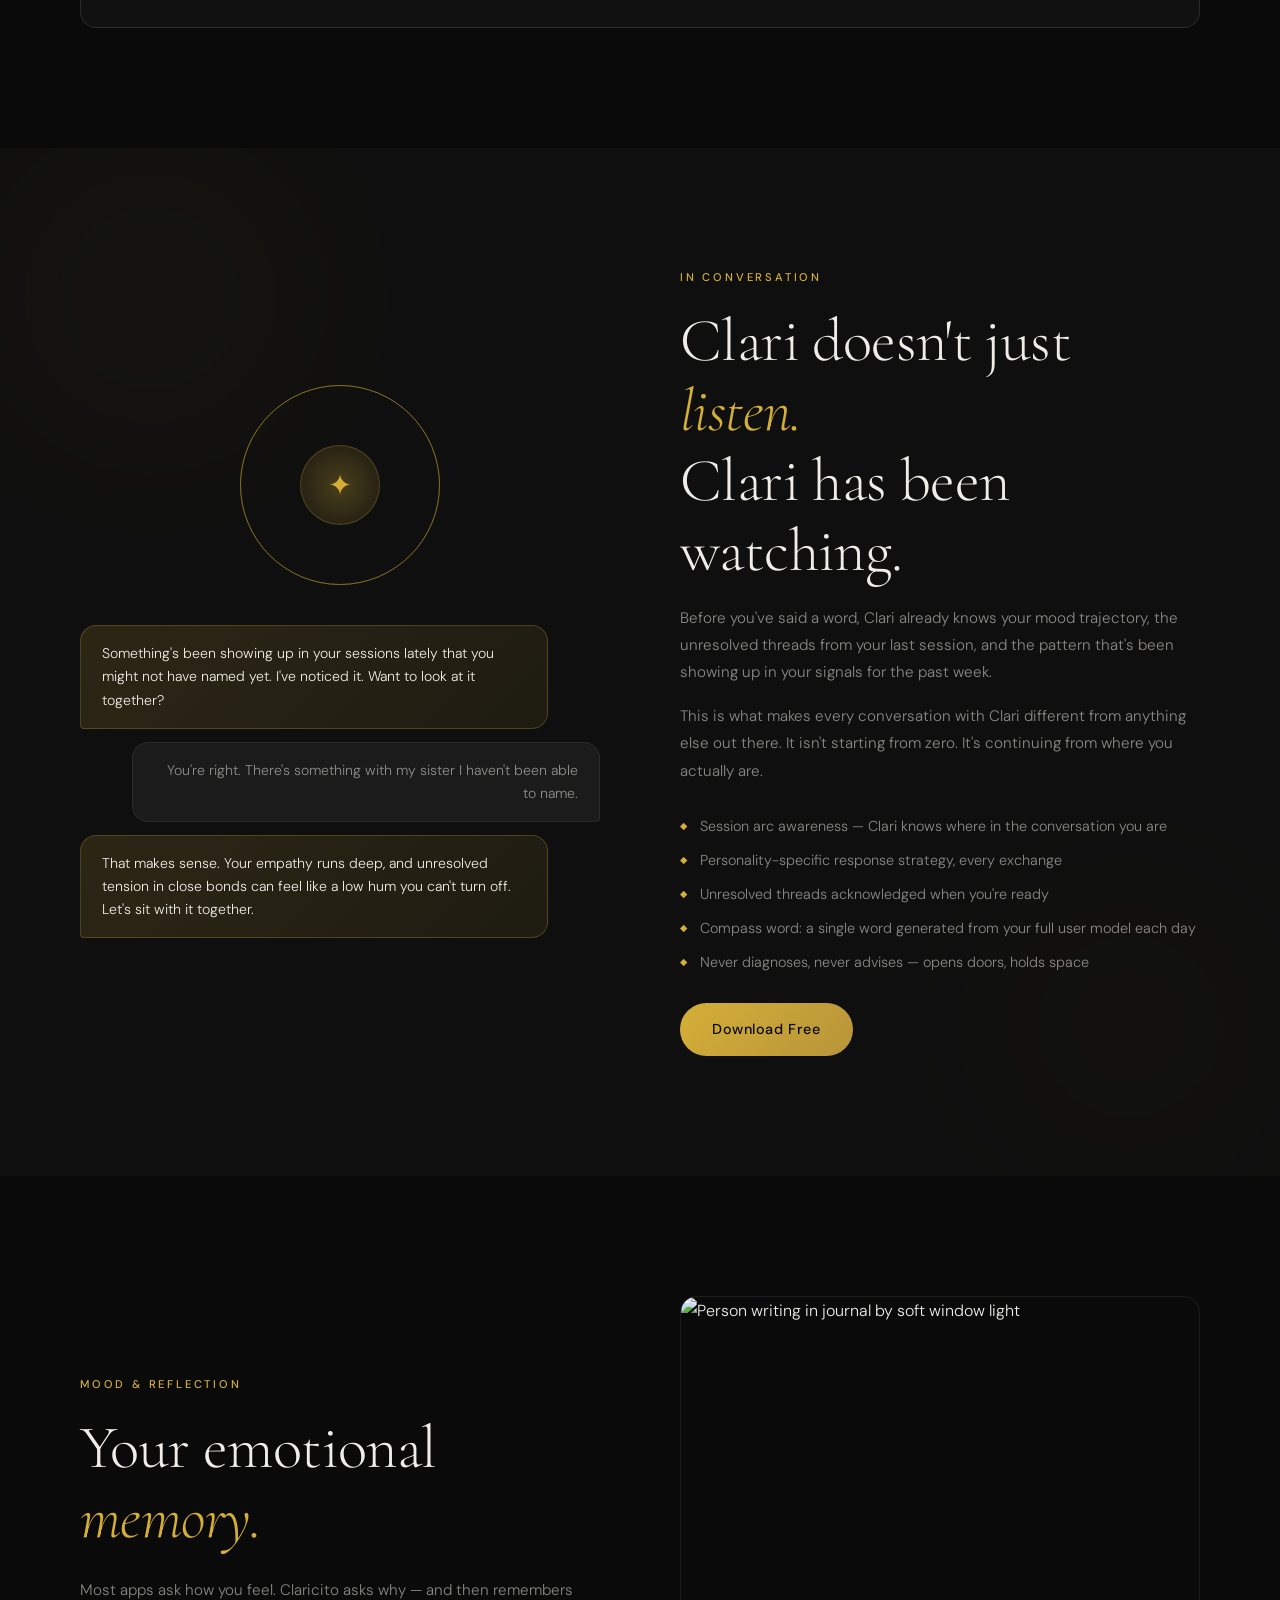
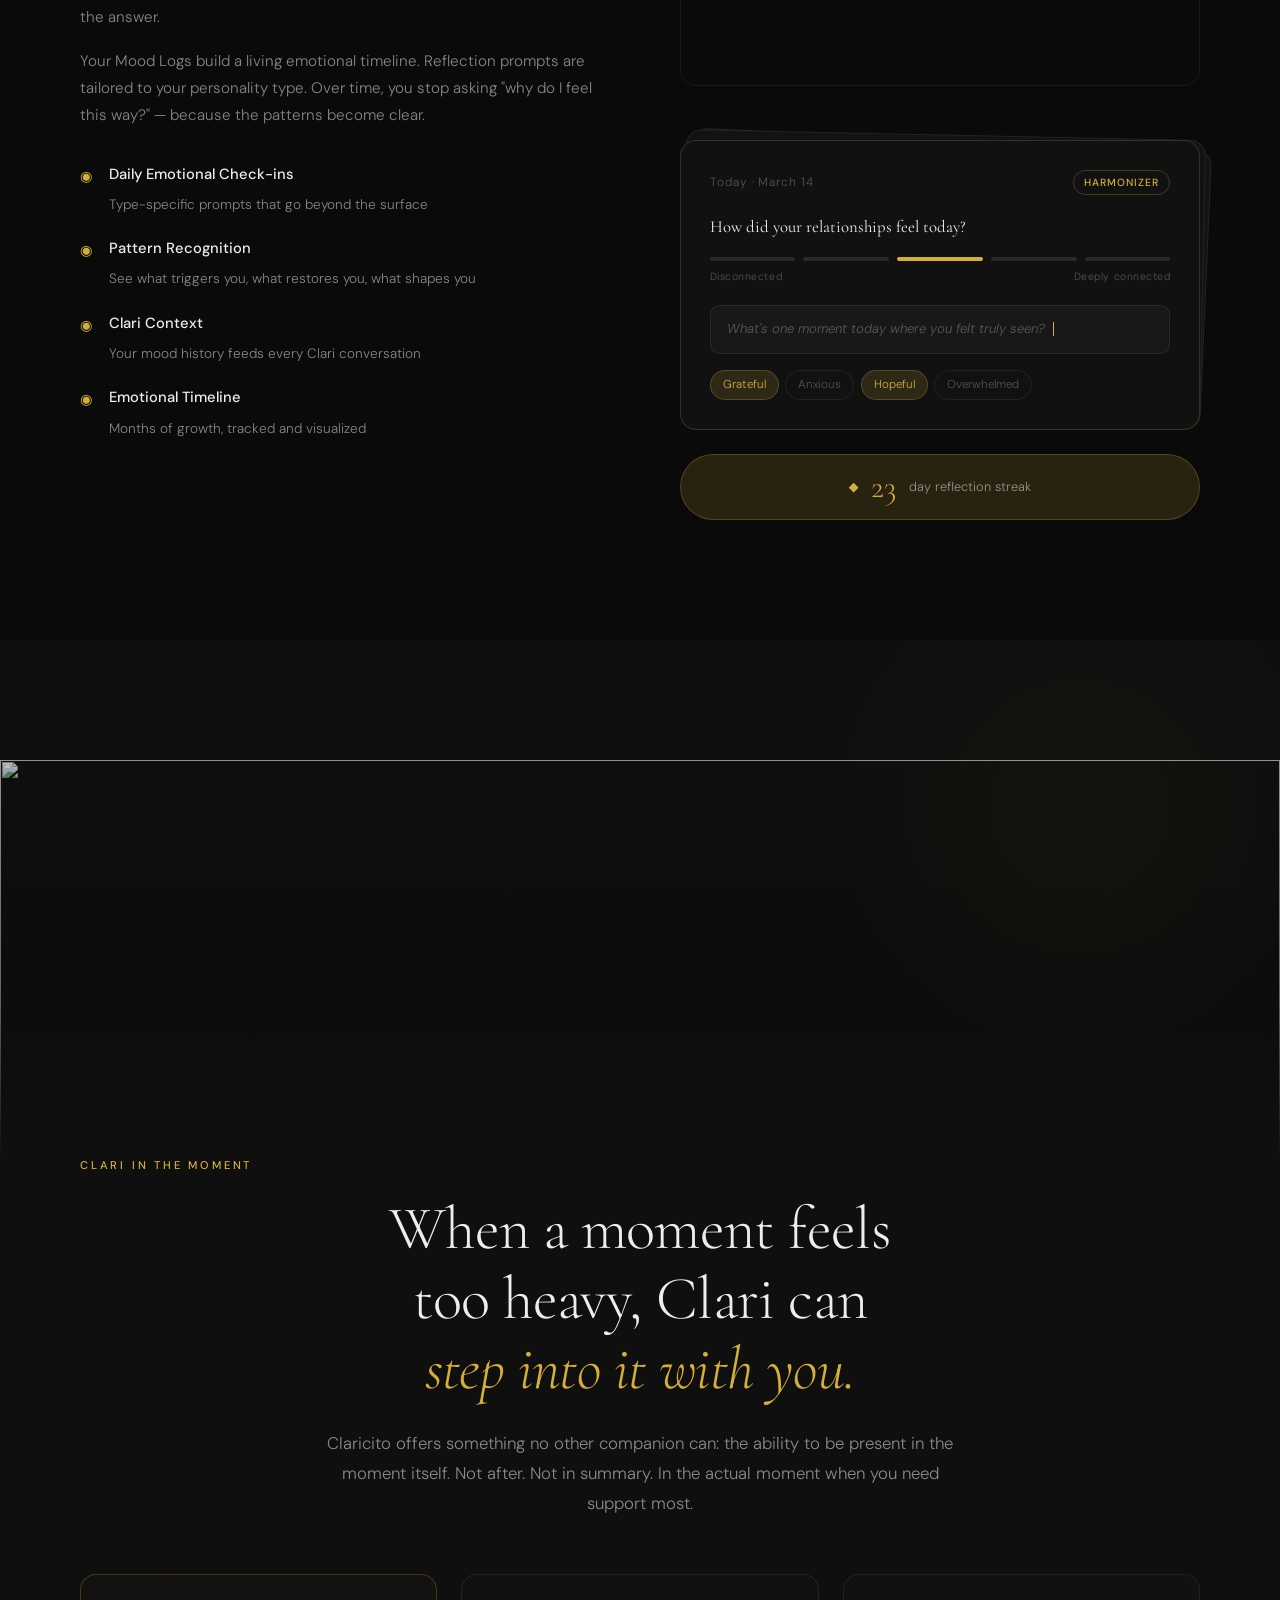
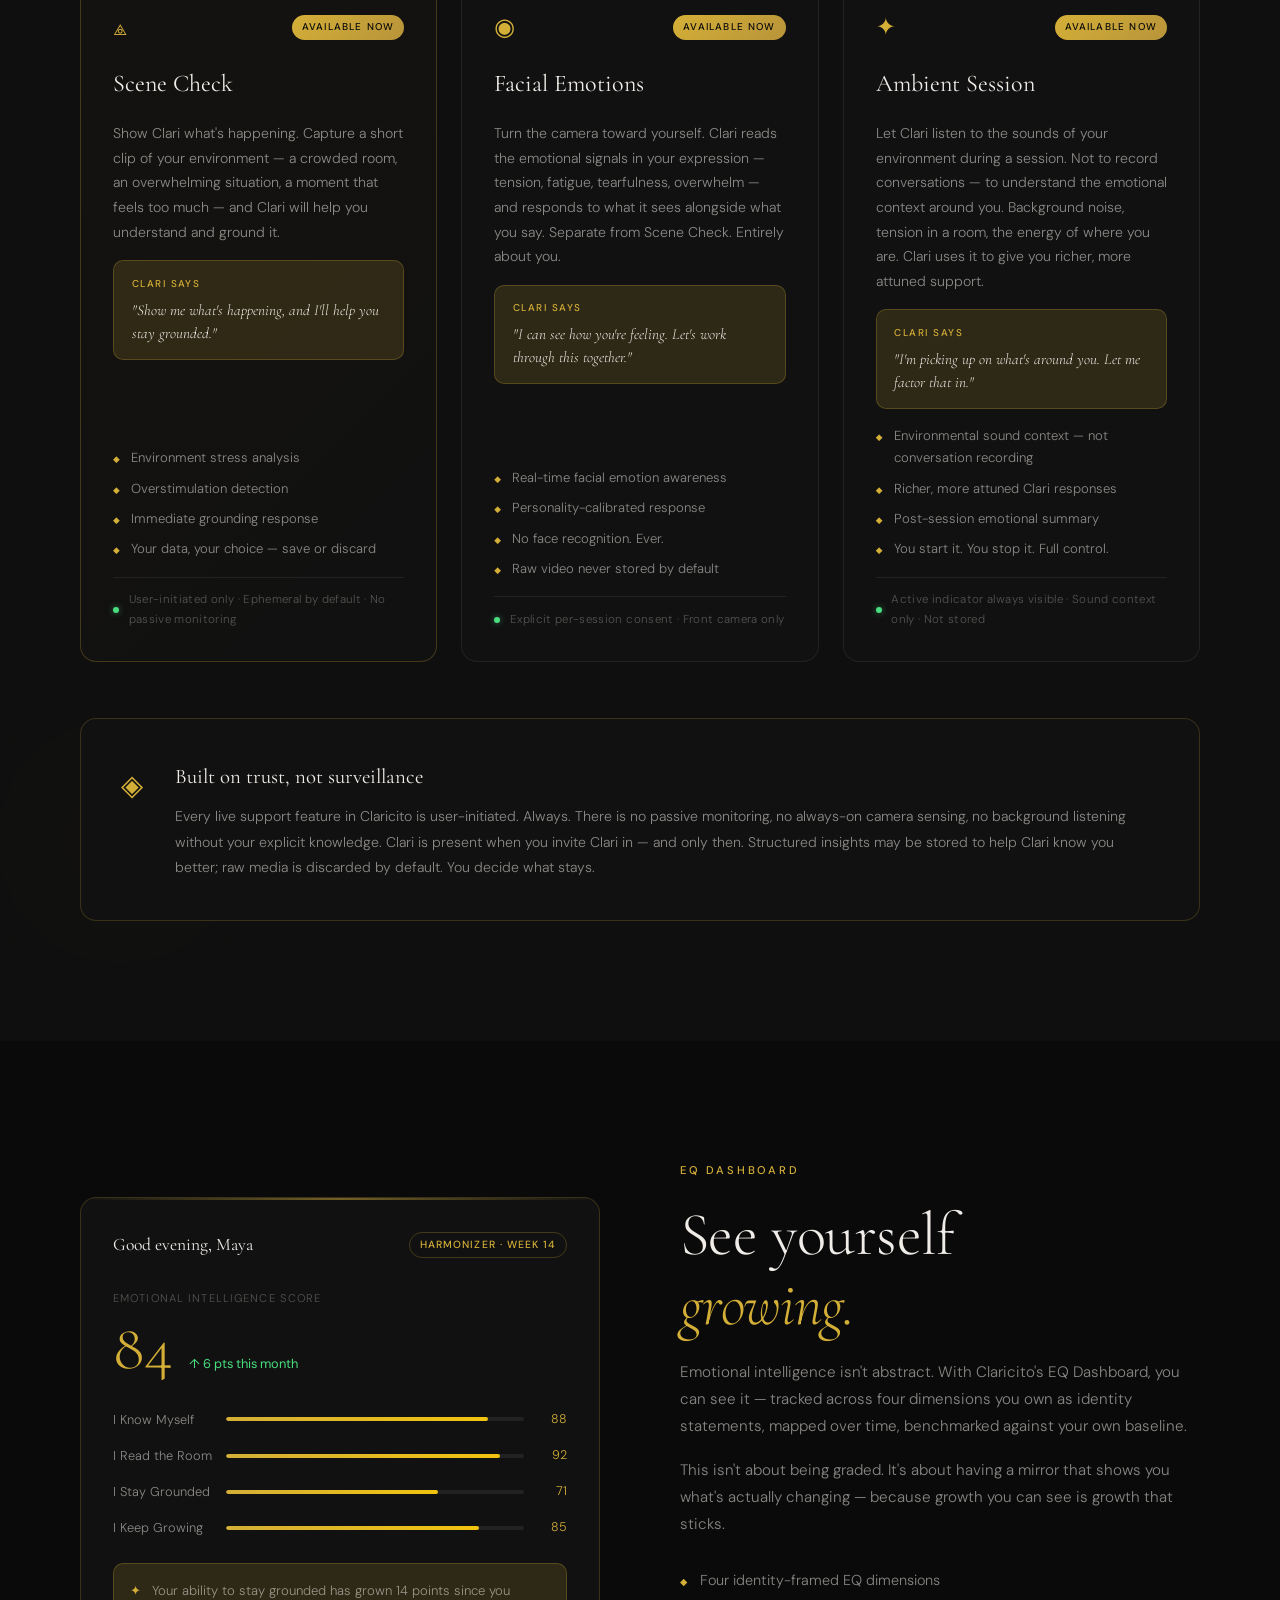
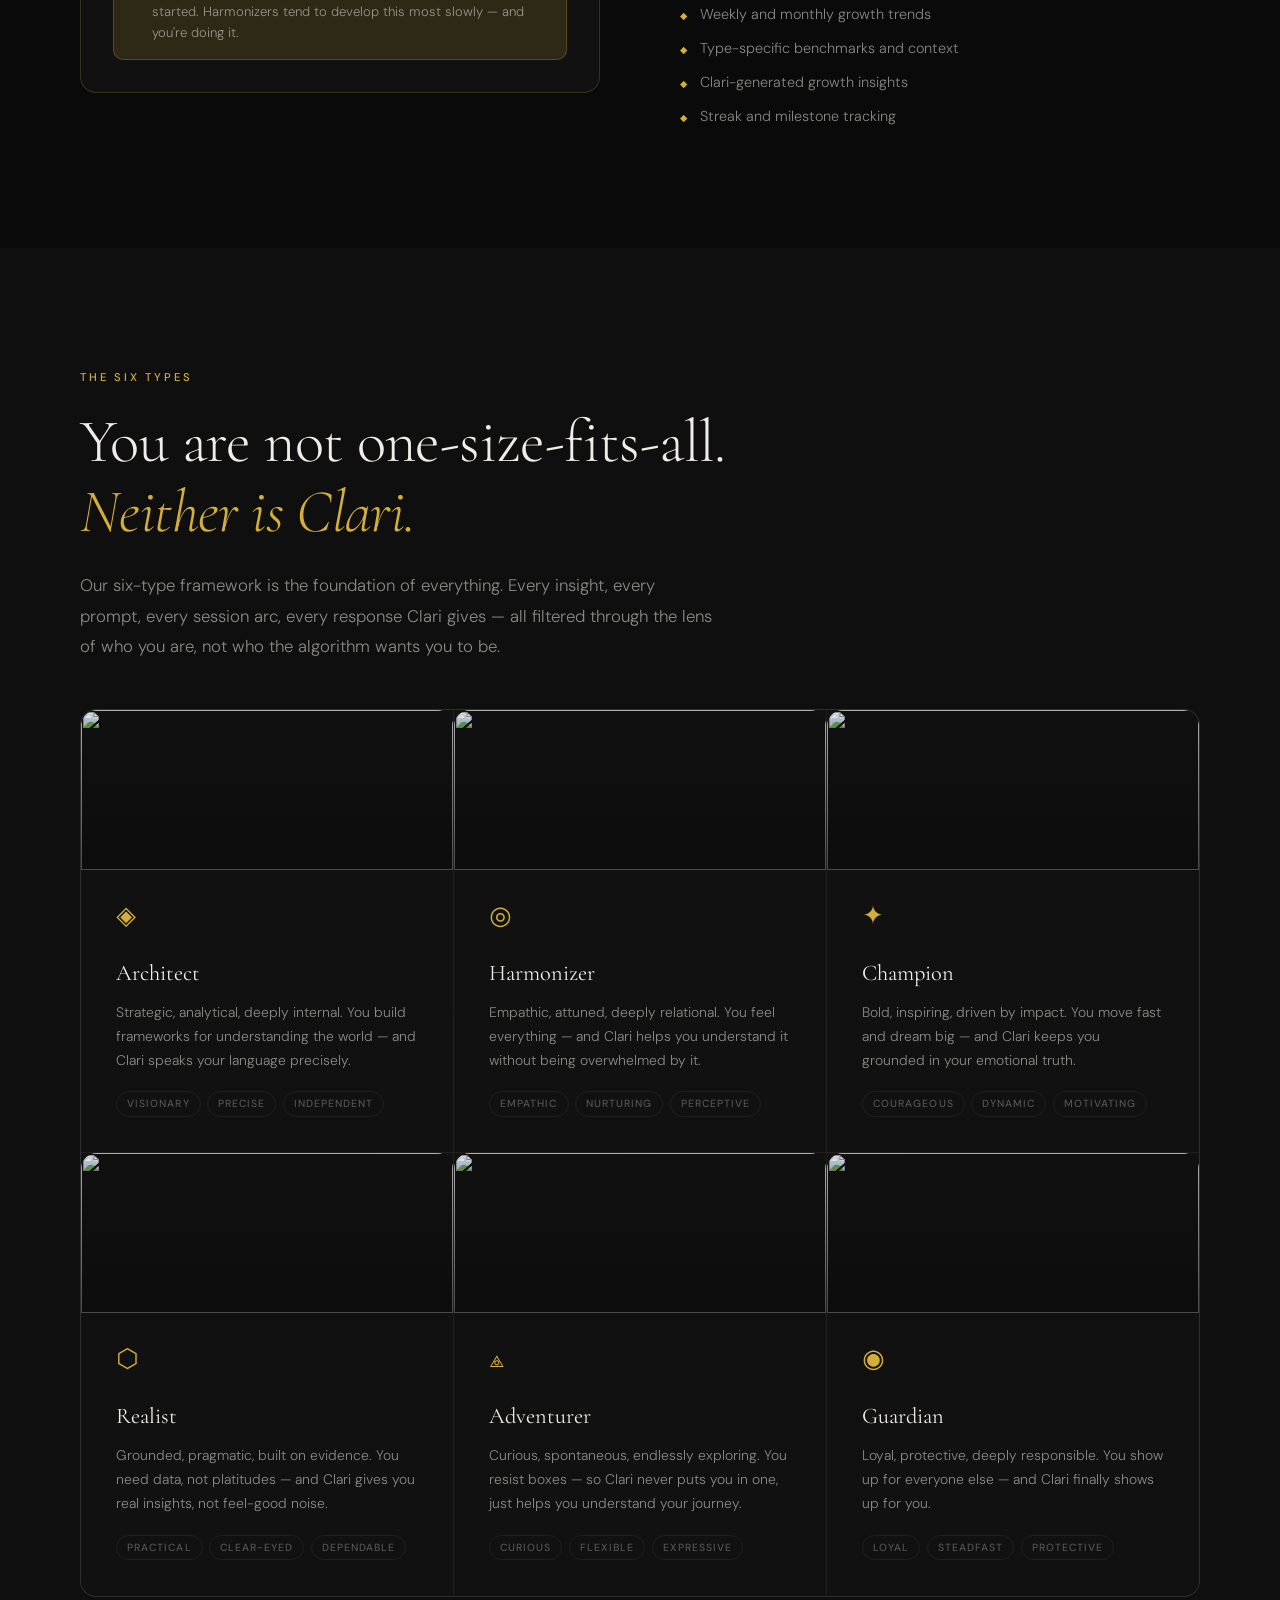
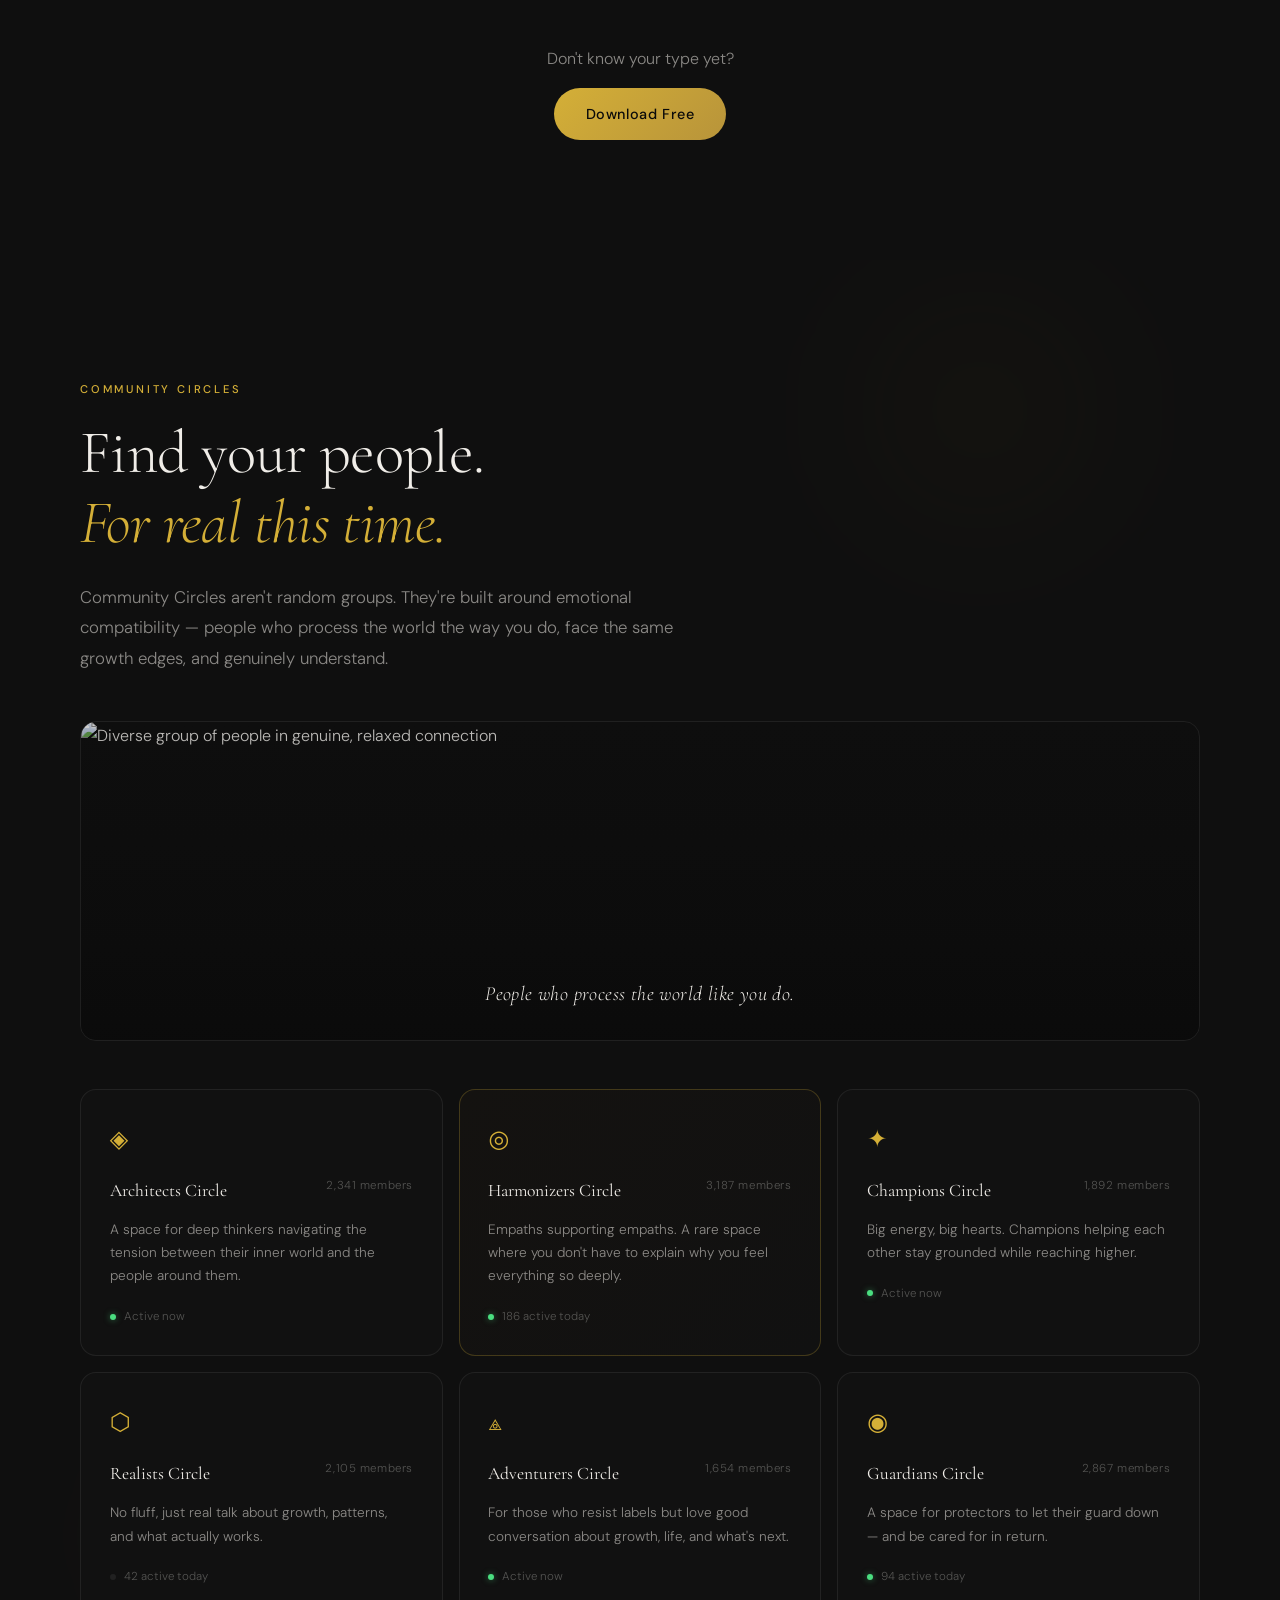
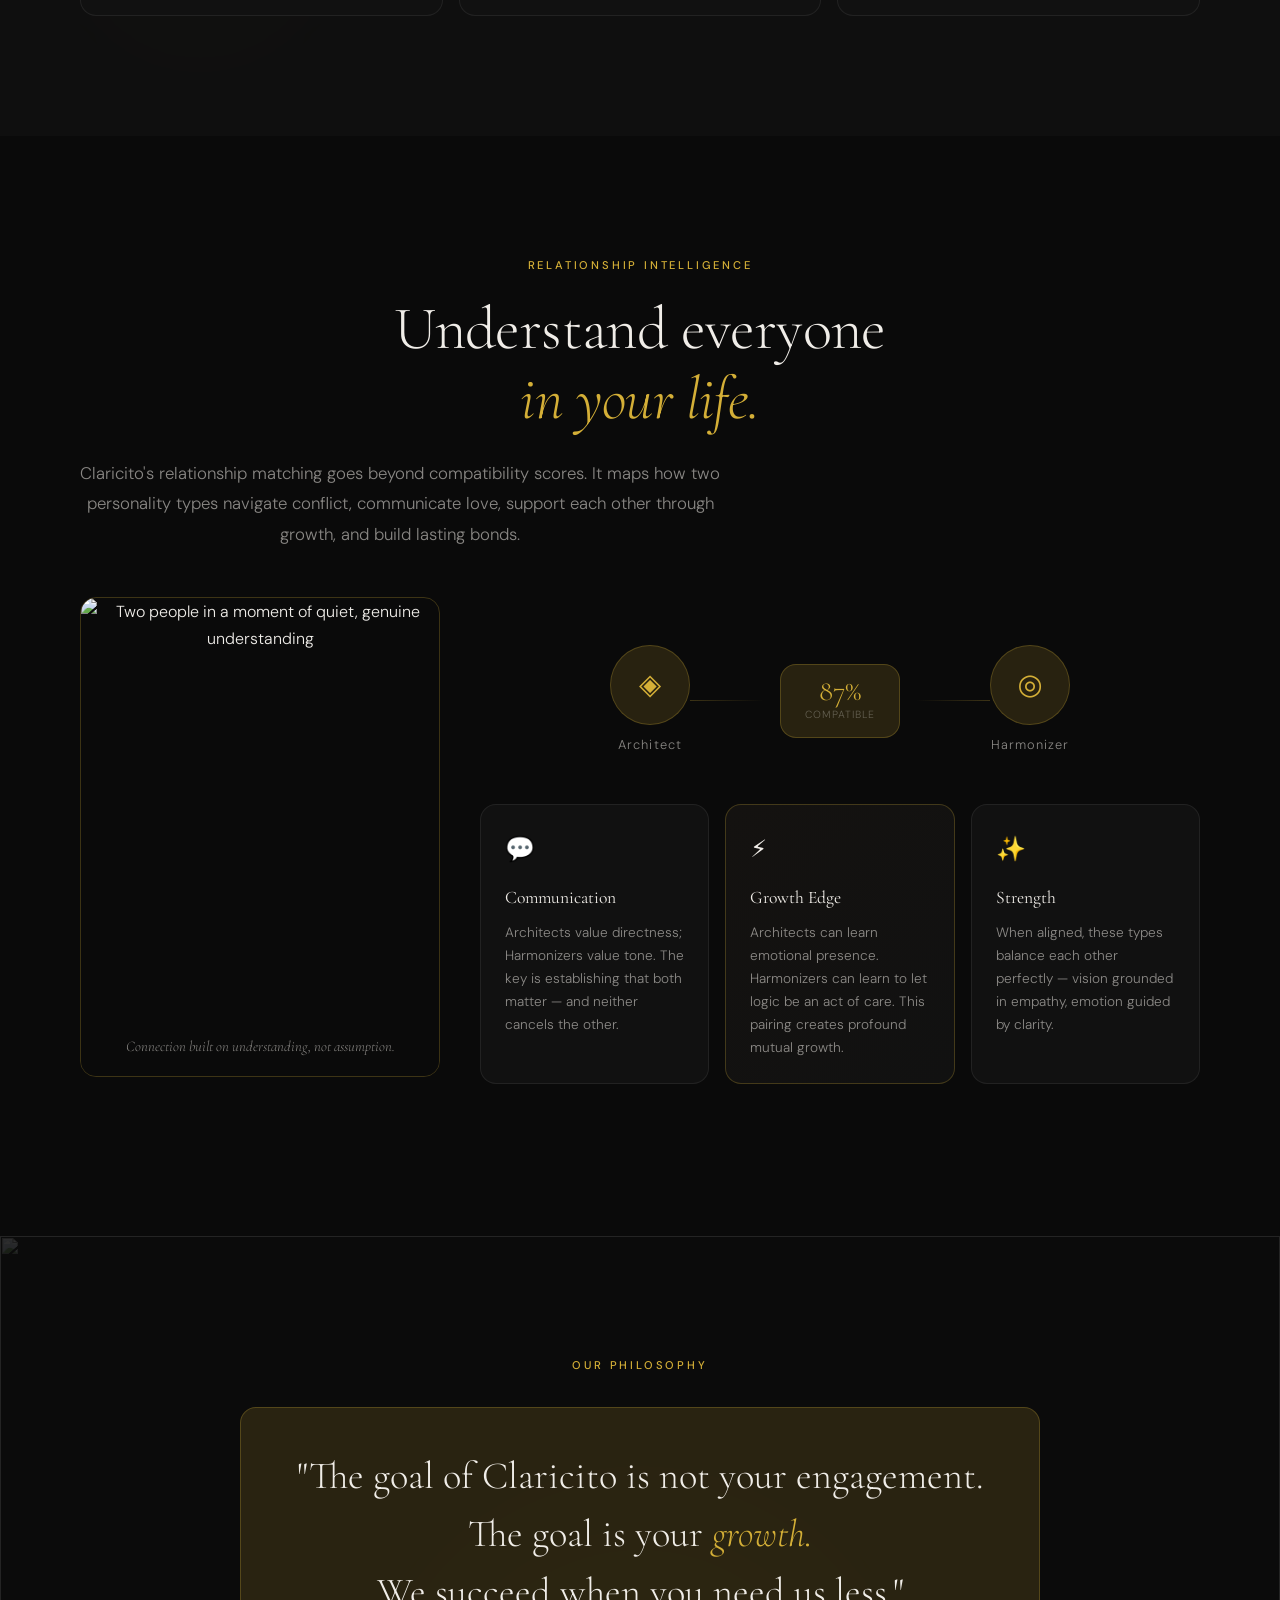
==== commit 1980dcbb: "Launch update: replace waitlist CTAs with App Store download links Claricito is now live on the iOS " ====
--- a/website/index.html
+++ b/website/index.html
@@ -32,7 +32,7 @@
         <li><a href="#community">Community</a></li>
         <li><a href="about.html">About</a></li>
       </ul>
-      <a href="#waitlist" class="nav-cta">Get Early Access</a>
+      <a href="https://apps.apple.com/us/app/claricito/id6762101367" target="_blank" rel="noopener noreferrer" class="nav-cta">Download Free</a>
       <button class="nav-hamburger" id="hamburger" aria-label="Menu">
         <span></span><span></span><span></span>
       </button>
@@ -51,7 +51,7 @@
       <li><a href="philosophy.html" onclick="closeMobile()">Our Philosophy</a></li>
       <li><a href="privacy.html" onclick="closeMobile()">Privacy</a></li>
       <li><a href="terms.html" onclick="closeMobile()">Terms</a></li>
-      <li><a href="#waitlist" class="mobile-cta" onclick="closeMobile()">Get Early Access</a></li>
+      <li><a href="https://apps.apple.com/us/app/claricito/id6762101367" target="_blank" rel="noopener noreferrer" class="mobile-cta">Download Free</a></li>
     </ul>
   </div>
 
@@ -80,7 +80,7 @@
         Clari is with you through all of it. <em>Every feeling. Every day. Every step forward.</em>
       </p>
       <div class="hero-actions">
-        <a href="#waitlist" class="btn-primary">Get Early Access</a>
+        <a href="https://apps.apple.com/us/app/claricito/id6762101367" target="_blank" rel="noopener noreferrer" class="btn-primary">Download Free</a>
         <a href="#features" class="btn-ghost">See How It Works</a>
       </div>
       <div class="hero-types">
@@ -363,7 +363,7 @@
           <li><span>◆</span> Compass word: a single word generated from your full user model each day</li>
           <li><span>◆</span> Never diagnoses, never advises — opens doors, holds space</li>
         </ul>
-        <a href="#waitlist" class="btn-primary">Get Early Access</a>
+        <a href="https://apps.apple.com/us/app/claricito/id6762101367" target="_blank" rel="noopener noreferrer" class="btn-primary">Download Free</a>
       </div>
     </div>
   </section>
@@ -717,7 +717,7 @@
       </div>
       <div class="personality-cta">
         <p>Don't know your type yet?</p>
-        <a href="#waitlist" class="btn-primary">Get Early Access</a>
+        <a href="https://apps.apple.com/us/app/claricito/id6762101367" target="_blank" rel="noopener noreferrer" class="btn-primary">Download Free</a>
       </div>
     </div>
   </section>
@@ -1006,19 +1006,19 @@
           relationship you'll ever have<br />
           is with <em>yourself.</em>
         </h2>
-        <p class="waitlist-sub">Claricito is coming to iOS and Android. Be the first to know the moment it's live — and get early access when we launch.</p>
+        <p class="waitlist-sub">Now available on iPhone. Free to try for 14 days — no commitment, cancel any time.</p>
 
         <div class="app-badges">
-          <div class="app-badge app-badge-ios">
+          <a href="https://apps.apple.com/us/app/claricito/id6762101367" target="_blank" rel="noopener noreferrer" class="app-badge app-badge-ios app-badge-live">
             <div class="app-badge-icon">
               <svg width="22" height="22" viewBox="0 0 24 24" fill="currentColor" xmlns="http://www.w3.org/2000/svg"><path d="M18.71 19.5c-.83 1.24-1.71 2.45-3.05 2.47-1.34.03-1.77-.79-3.29-.79-1.53 0-2 .77-3.27.82-1.31.05-2.3-1.32-3.14-2.53C4.25 17 2.94 12.45 4.7 9.39c.87-1.52 2.43-2.48 4.12-2.51 1.28-.02 2.5.87 3.29.87.78 0 2.26-1.07 3.8-.91.65.03 2.47.26 3.64 1.98-.09.06-2.17 1.28-2.15 3.81.03 3.02 2.65 4.03 2.68 4.04-.03.07-.42 1.44-1.38 2.83M13 3.5c.73-.83 1.94-1.46 2.94-1.5.13 1.17-.34 2.35-1.04 3.19-.69.85-1.83 1.51-2.95 1.42-.15-1.15.41-2.35 1.05-3.11z"/></svg>
             </div>
             <div class="app-badge-text">
-              <span class="app-badge-sub">Coming soon on</span>
+              <span class="app-badge-sub">Download on the</span>
               <span class="app-badge-name">App Store</span>
             </div>
-            <div class="app-badge-soon-pill">Soon</div>
-          </div>
+            <div class="app-badge-live-pill">Free</div>
+          </a>
           <div class="app-badge app-badge-android">
             <div class="app-badge-icon">
               <svg width="22" height="22" viewBox="0 0 24 24" fill="currentColor" xmlns="http://www.w3.org/2000/svg"><path d="M17.523 15.341a1 1 0 01-1 1 1 1 0 01-1-1 1 1 0 011-1 1 1 0 011 1m-9.046 0a1 1 0 01-1 1 1 1 0 01-1-1 1 1 0 011-1 1 1 0 011 1m9.405-5.191l1.997-3.46a.416.416 0 00-.152-.567.416.416 0 00-.568.152L17.14 9.74A11.33 11.33 0 0012 8.545c-1.837 0-3.566.435-5.14 1.195L4.841 6.275a.416.416 0 00-.568-.152.416.416 0 00-.152.567l1.997 3.46C3.519 11.66 2 14.062 2 16.818h20c0-2.756-1.519-5.158-4.118-6.668z"/></svg>
@@ -1033,34 +1033,21 @@
 
         <div class="notify-divider">
           <div class="nd-line"></div>
-          <span>Notify me when it's live</span>
+          <span>Get notified when Android launches</span>
           <div class="nd-line"></div>
         </div>
 
         <form class="waitlist-form" onsubmit="handleSubmit(event)">
           <div class="form-row">
-            <input type="text" placeholder="Your first name" id="firstName" required />
             <input type="email" placeholder="Your email address" id="email" required />
           </div>
-          <div class="form-type-row">
-            <p class="form-type-label">I think I might be a…</p>
-            <div class="form-types">
-              <label class="form-type-opt"><input type="radio" name="type" value="architect" /><span>Architect</span></label>
-              <label class="form-type-opt"><input type="radio" name="type" value="harmonizer" /><span>Harmonizer</span></label>
-              <label class="form-type-opt"><input type="radio" name="type" value="champion" /><span>Champion</span></label>
-              <label class="form-type-opt"><input type="radio" name="type" value="realist" /><span>Realist</span></label>
-              <label class="form-type-opt"><input type="radio" name="type" value="adventurer" /><span>Adventurer</span></label>
-              <label class="form-type-opt"><input type="radio" name="type" value="guardian" /><span>Guardian</span></label>
-              <label class="form-type-opt"><input type="radio" name="type" value="notSure" checked /><span>Not sure yet</span></label>
-            </div>
-          </div>
-          <button type="submit" class="btn-primary btn-large" id="submitBtn">Let Me Know When It's Live</button>
-          <p class="form-note">No spam. Just one email the day Claricito launches — and early access for you.</p>
+          <button type="submit" class="btn-primary btn-large" id="submitBtn">Notify Me for Android</button>
+          <p class="form-note">One email when Claricito launches on Android. That's it.</p>
         </form>
         <div class="waitlist-success" id="success" style="display:none;">
           <div class="success-icon">✦</div>
           <h3>You're on the list.</h3>
-          <p>We'll send you one email the moment Claricito is live — with early access just for you.</p>
+          <p>We'll send you one email the moment Claricito launches on Android.</p>
         </div>
       </div>
     </div>
--- a/website/styles.css
+++ b/website/styles.css
@@ -2353,9 +2353,35 @@
   letter-spacing: 0.15em;
   text-transform: uppercase;
   padding: 3px 10px;
+  background: rgba(255,255,255,0.12);
+  color: var(--text-muted);
+  border-radius: var(--radius-pill);
+}
+.app-badge-live-pill {
+  position: absolute;
+  top: -9px;
+  right: 14px;
+  font-size: 0.6rem;
+  font-weight: 500;
+  letter-spacing: 0.15em;
+  text-transform: uppercase;
+  padding: 3px 10px;
   background: linear-gradient(135deg, var(--gold), #b8943a);
   color: #0a0a0a;
   border-radius: var(--radius-pill);
+}
+a.app-badge {
+  text-decoration: none;
+  cursor: pointer;
+}
+a.app-badge-live {
+  border-color: rgba(212, 175, 55, 0.45);
+  box-shadow: 0 0 24px rgba(212, 175, 55, 0.12);
+  transition: transform 0.2s ease, box-shadow 0.2s ease;
+}
+a.app-badge-live:hover {
+  transform: translateY(-2px);
+  box-shadow: 0 0 36px rgba(212, 175, 55, 0.2);
 }
 
 /* Divider between badges and form */
